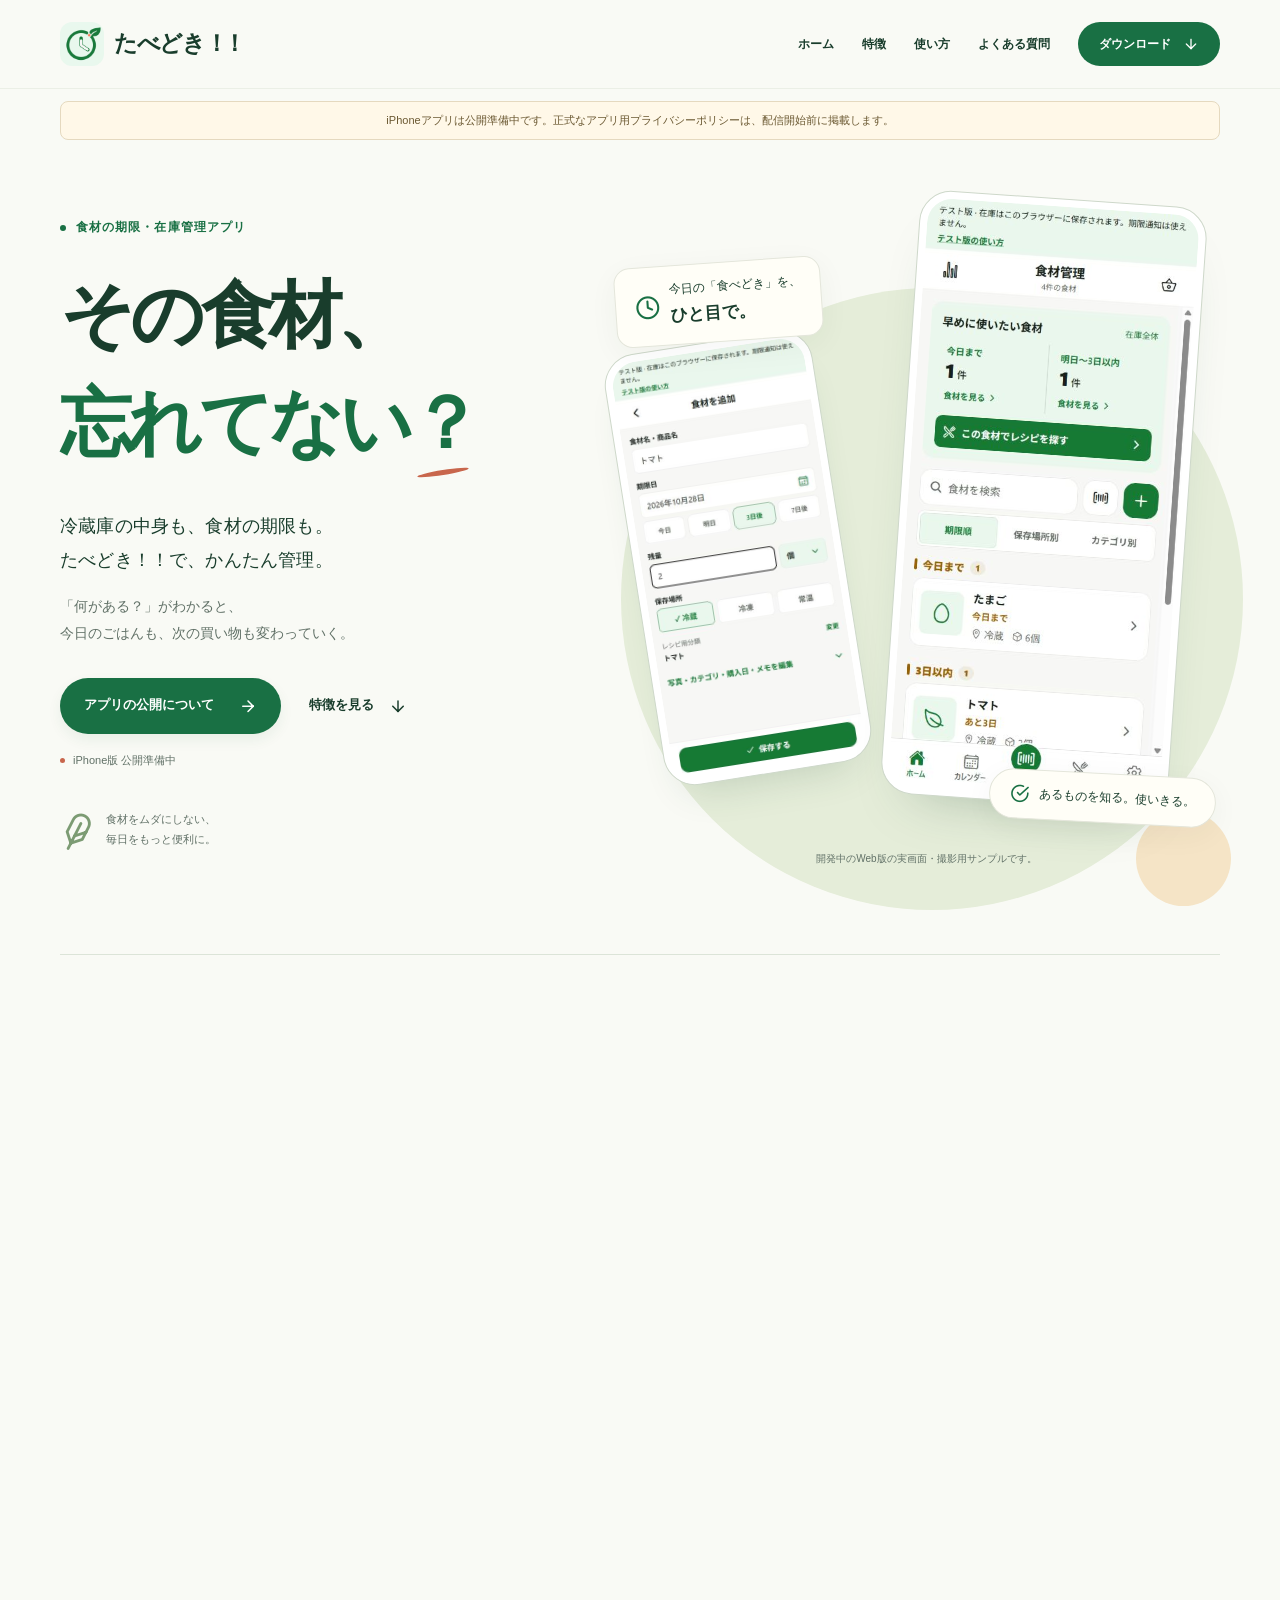
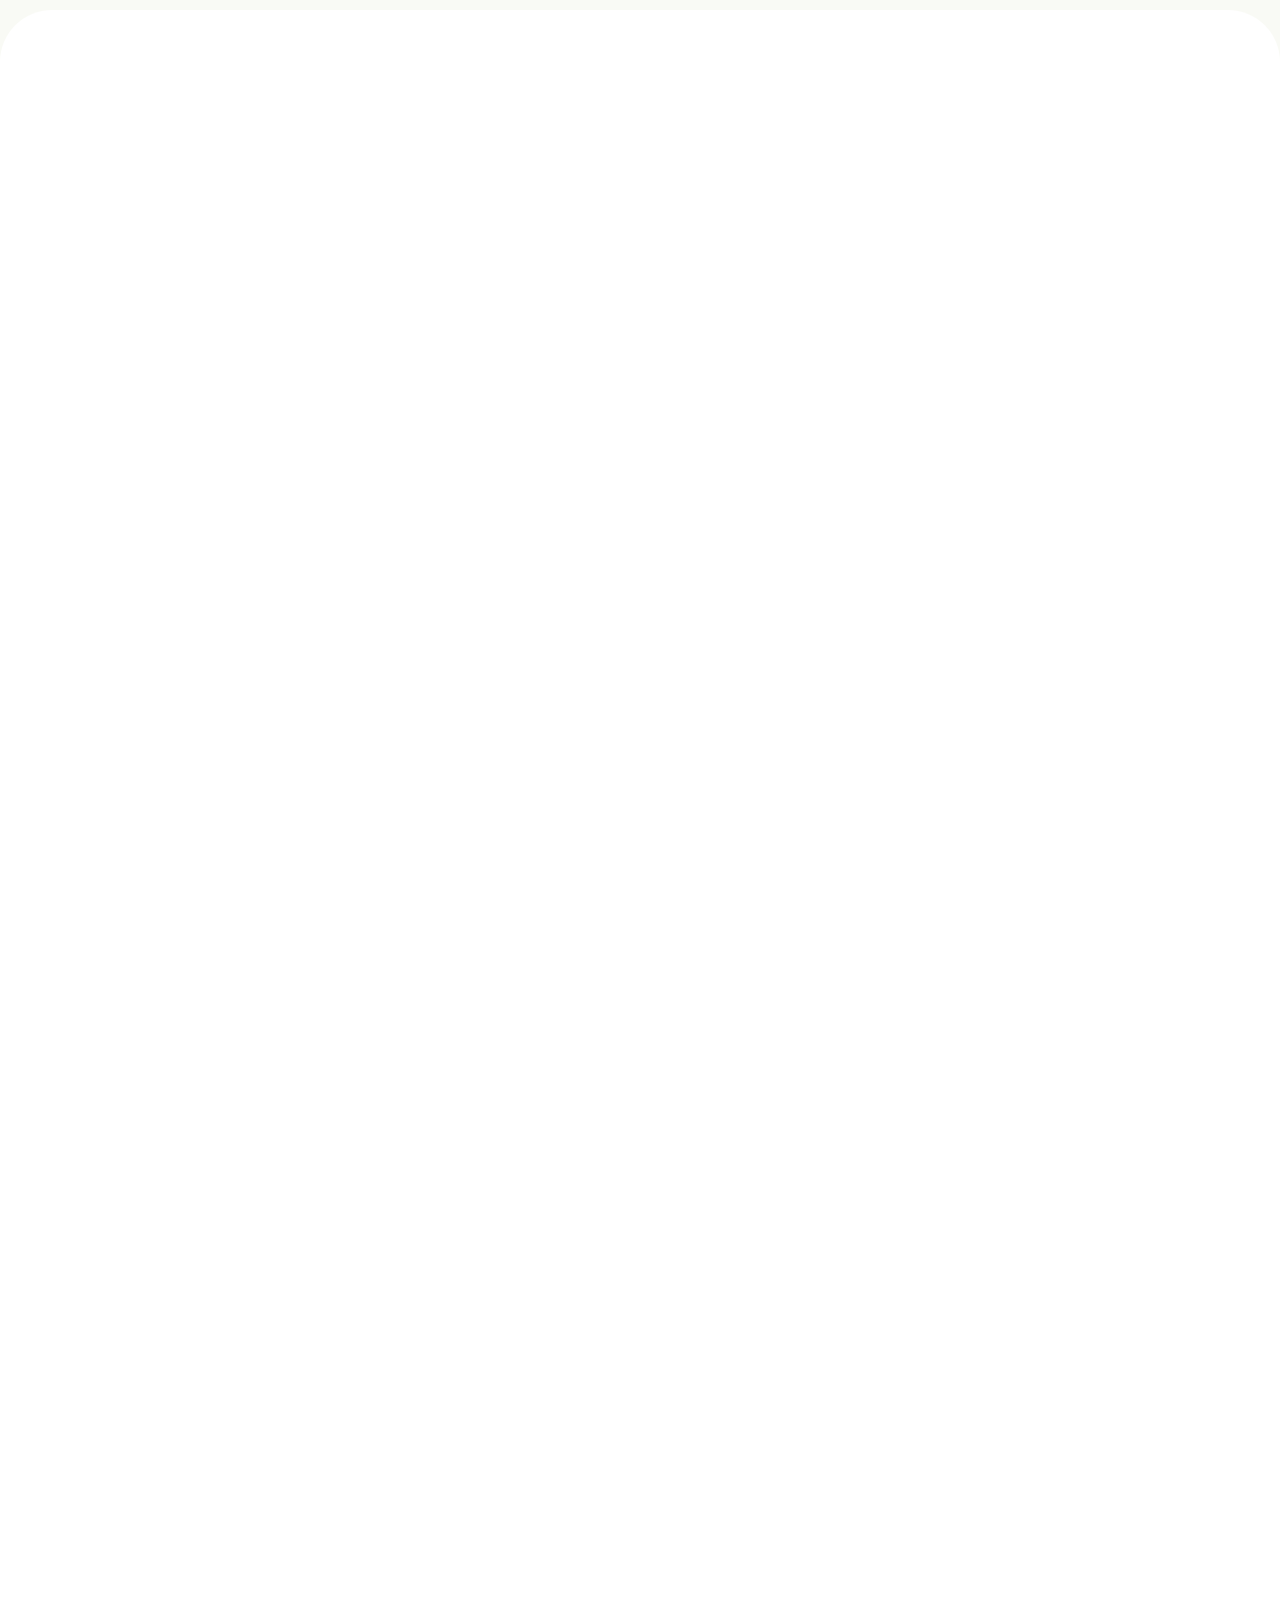
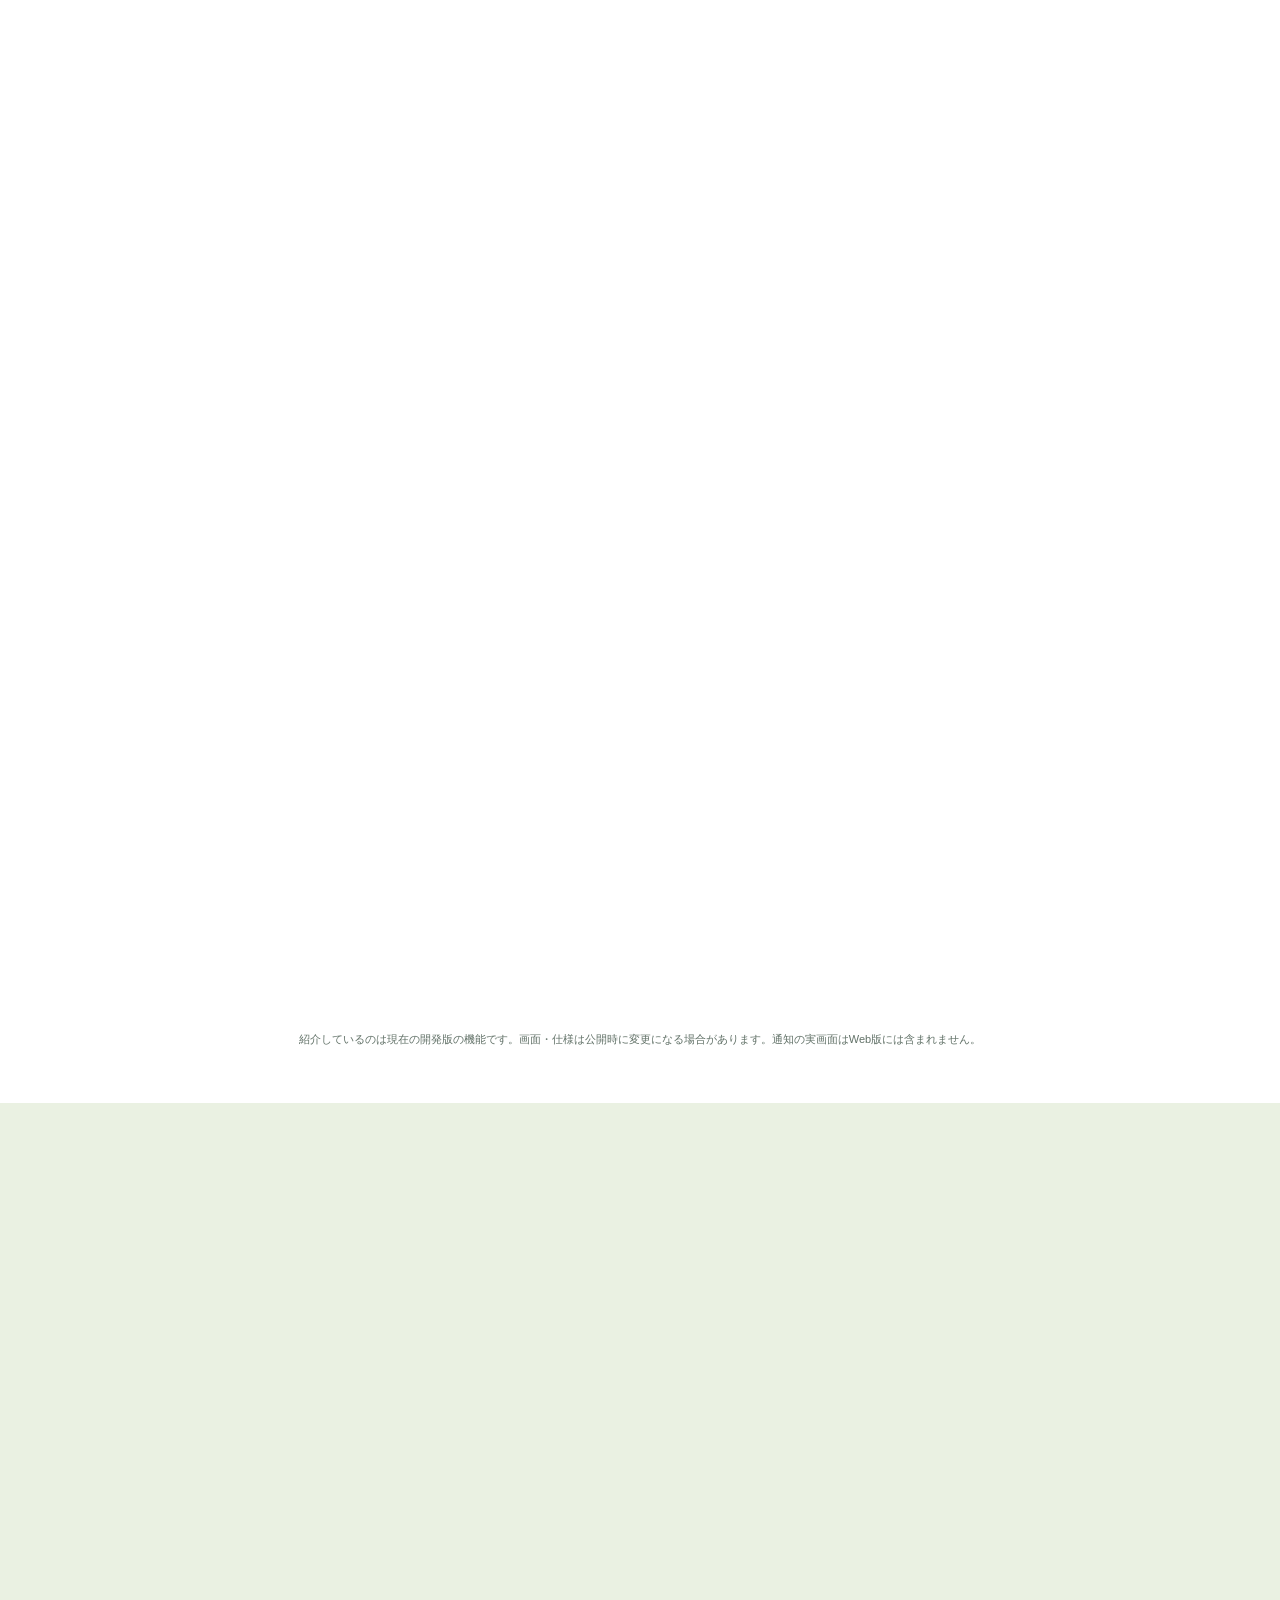
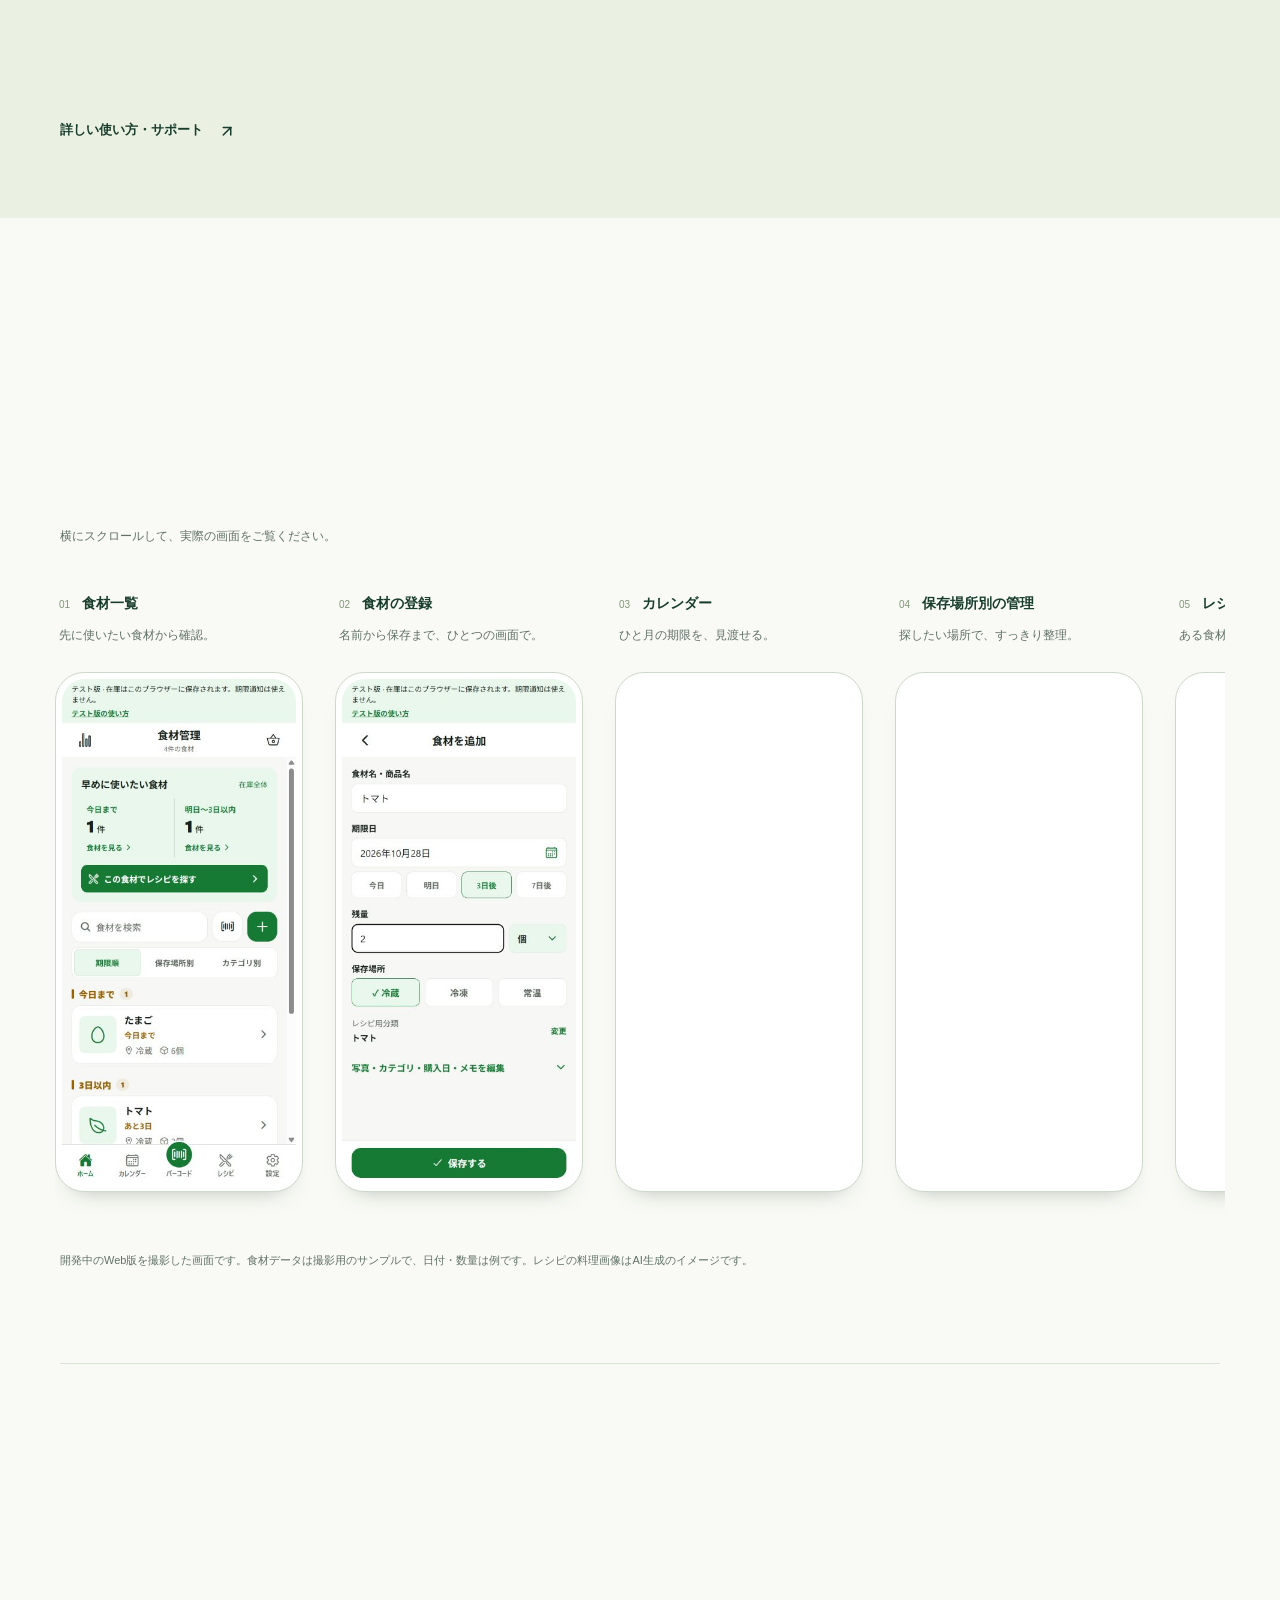
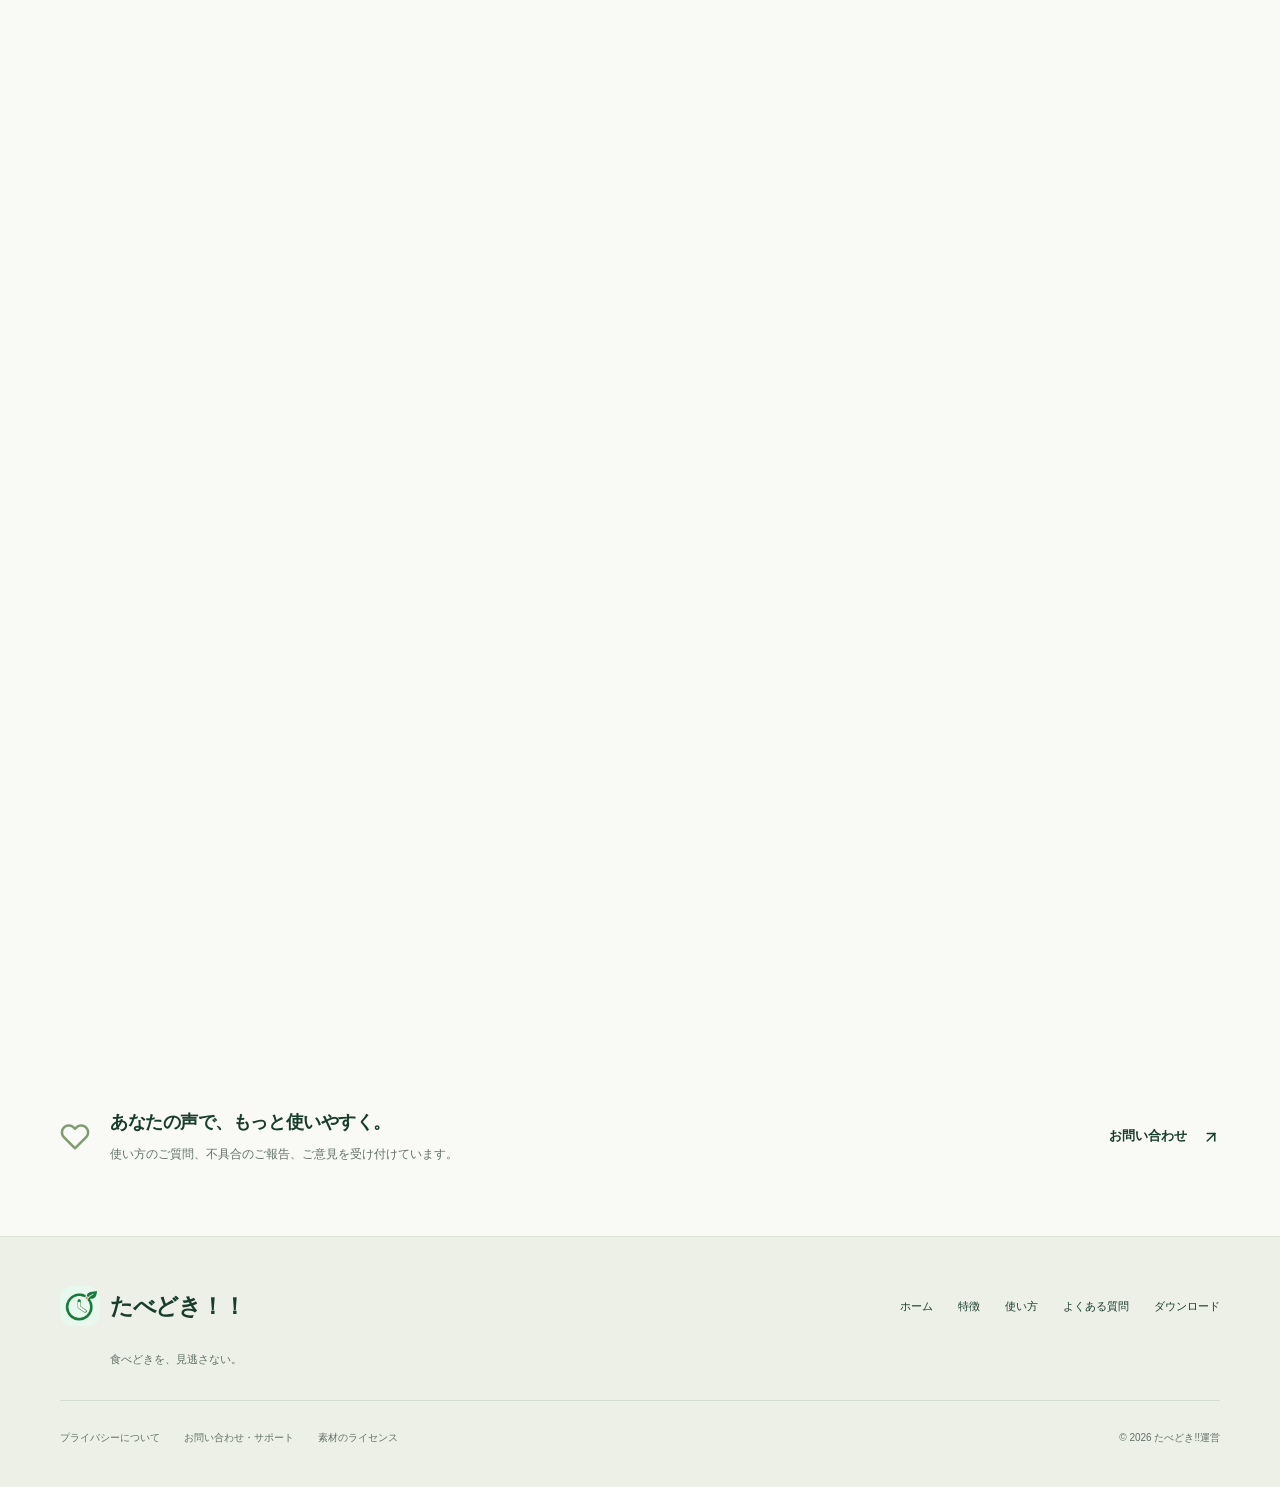
==== index.html @ 2dd23ded "たべどき！！の公式紹介サイトを公開" ====
<!doctype html>
<html lang="ja">
<head>
  <meta charset="utf-8">
  <meta name="viewport" content="width=device-width, initial-scale=1">
  <meta name="description" content="冷蔵庫の中身も、食材の期限も。たべどき！！は、食材の期限・在庫を管理して、買った食材を使いきる毎日を支えるアプリです。">
  <meta name="theme-color" content="#f9faf5">
  <meta name="referrer" content="no-referrer">
  <meta http-equiv="Content-Security-Policy" content="default-src 'none'; img-src 'self'; font-src 'self'; style-src 'self'; script-src 'self'; base-uri 'none'; form-action 'none'">
  
  <meta property="og:type" content="website">
  <meta property="og:locale" content="ja_JP">
  <meta property="og:site_name" content="たべどき！！">
  <meta property="og:title" content="たべどき！！｜その食材、忘れてない？">
  <meta property="og:description" content="冷蔵庫の中身も、食材の期限も。食材をムダにしない毎日へ。">
  <link rel="canonical" href="https://maeken07.github.io/tabedoki-website/">
  <meta property="og:url" content="https://maeken07.github.io/tabedoki-website/">
  <meta property="og:image" content="https://maeken07.github.io/tabedoki-website/assets/app-icon.png">
  <meta property="og:image:alt" content="たべどき！！の葉っぱ時計のアイコン">
  <meta property="og:image:width" content="256">
  <meta property="og:image:height" content="256">
  <title>たべどき！！｜その食材、忘れてない？</title>
  <link rel="icon" type="image/png" href="assets/app-icon.png?v=f8dff1fcdb75">
  <link rel="stylesheet" href="site.css?v=acc198758e2d">
  <script src="site.js?v=bb63635a9d38" defer></script>
</head>
<body>
  <a class="skip-link" href="#main">本文へ進む</a>
  <header class="site-header" id="site-header">
    <div class="header-inner">
      <a class="brand" href="./" aria-label="たべどき！！ ホーム">
        <img src="assets/app-icon.png?v=f8dff1fcdb75" width="44" height="44" alt="" decoding="async">
        <span>たべどき<span class="brand-marks">！！</span></span>
      </a>
      <button class="menu-toggle" id="menu-toggle" aria-expanded="false" aria-controls="site-nav" hidden>
        <span id="menu-label">メニュー</span><span class="icon icon-menu" aria-hidden="true"></span>
      </button>
      <nav class="site-nav" id="site-nav" aria-label="メインメニュー">
        <a href="#home">ホーム</a><a href="#features">特徴</a><a href="#guide">使い方</a><a href="#faq">よくある質問</a>
        <a class="nav-download" href="#download">ダウンロード<span class="icon icon-arrow-down" aria-hidden="true"></span></a>
      </nav>
    </div>
  </header>
  <aside class="release-notice">iPhoneアプリは公開準備中です。正式なアプリ用プライバシーポリシーは、配信開始前に掲載します。</aside>
  <main id="main">
    <section class="hero section-wrap" id="home" aria-labelledby="hero-title">
      <div class="hero-copy">
        <p class="eyebrow"><span class="small-dot" aria-hidden="true"></span>食材の期限・在庫管理アプリ</p>
        <h1 id="hero-title">その食材、<br><span>忘れてない？</span></h1>
        <p class="hero-description">冷蔵庫の中身も、食材の期限も。<br>たべどき！！で、かんたん管理。</p>
        <p class="hero-subtext">「何がある？」がわかると、<br>今日のごはんも、次の買い物も変わっていく。</p>
        <div class="hero-actions"><a class="button primary" href="#download">アプリの公開について<span class="icon icon-arrow-right" aria-hidden="true"></span></a><a class="text-link" href="#features">特徴を見る<span class="icon icon-arrow-down" aria-hidden="true"></span></a></div>
        <p class="release-status"><span class="status-dot" aria-hidden="true"></span>iPhone版 公開準備中</p>
        <div class="hero-signature"><span class="icon icon-feather" aria-hidden="true"></span><p>食材をムダにしない、<br>毎日をもっと便利に。</p></div>
      </div>
      <figure class="hero-visual">
        <div class="hero-orbit" aria-hidden="true"></div>
        <div class="hero-phone-back phone-frame"><img src="assets/screens/register.jpg?v=7af8f672b3b2" width="390" height="844" alt="食材名・期限日・残量・保存場所を確認する登録画面" decoding="async"></div>
        <div class="hero-phone-front phone-frame"><img src="assets/screens/home.jpg?v=fd381c59e07e" width="390" height="844" alt="今日までと3日以内の食材を確認できるホーム画面" fetchpriority="high" decoding="async"></div>
        <div class="visual-note note-top"><span class="icon icon-clock" aria-hidden="true"></span><span>今日の「食べどき」を、<br><strong>ひと目で。</strong></span></div>
        <div class="visual-note note-bottom"><span class="icon icon-check-circle" aria-hidden="true"></span>あるものを知る。使いきる。</div>
        <figcaption class="screen-disclaimer">開発中のWeb版の実画面・撮影用サンプルです。</figcaption>
      </figure>
    </section>

    <section class="problems-section section-wrap" aria-labelledby="problems-title">
      <div class="problems-heading" data-reveal><p class="eyebrow">こんなこと、ありませんか？</p><h2 id="problems-title">買ったのに、<br class="mobile-break">使いきれなかった。</h2><p>毎日の小さな「うっかり」を、<br class="mobile-break">ひとつずつ減らしていこう。</p></div>
      <div class="problem-grid" data-reveal>
        <article><span class="icon icon-clock" aria-hidden="true"></span><h3>気づけば、期限切れ。</h3><p>冷蔵庫の奥にしまった食材を、<br>すっかり忘れていた。</p></article>
        <article><span class="icon icon-repeat" aria-hidden="true"></span><h3>また同じものを買った。</h3><p>まだ家にあるのに、<br>買い物かごへ入れてしまう。</p></article>
        <article><span class="icon icon-search" aria-hidden="true"></span><h3>家に、何があったっけ？</h3><p>買い物中に思い出せず、<br>献立も決められない。</p></article>
        <article><span class="icon icon-list" aria-hidden="true"></span><h3>確認するのが、ひと手間。</h3><p>一つずつ手に取って、<br>期限を確かめるのは大変。</p></article>
      </div>
      <p class="bridge-copy" data-reveal>冷蔵庫を開ける前に、<br class="mobile-break"><strong>たべどき！！を開こう。</strong><span class="icon icon-arrow-down" aria-hidden="true"></span></p>
    </section>

    <section class="features-section" id="features" aria-labelledby="features-title">
      <div class="section-wrap">
        <div class="section-heading centered" data-reveal><p class="eyebrow">たべどき！！の特徴</p><h2 id="features-title">あるものがわかる。<br>食べどきがわかる。</h2><p>買ったあとから、使いきるところまで。<br>食材管理を、いつもの暮らしに。</p></div>
        <article class="feature-story" data-reveal>
          <div class="feature-media media-inventory"><span class="media-word" aria-hidden="true">STOCK</span><div class="phone-frame feature-phone"><img src="assets/screens/storage.jpg?v=fddb479b1f3f" width="390" height="844" loading="lazy" decoding="async" alt="冷蔵・冷凍・常温に分けて食材を管理する画面"></div><div class="media-label"><span class="icon icon-box" aria-hidden="true"></span>冷蔵も、冷凍も、常温も。</div></div>
          <div class="feature-copy"><p class="feature-kicker"><span>01</span>食材・在庫の管理</p><h3>冷蔵庫の中身を、<br>手のひらに。</h3><p>食材名、写真、残量、メモをひとつに。<br>家にあるものを、買い物の前にも確認できます。</p><div class="feature-points"><div><span class="icon icon-grid" aria-hidden="true"></span><h4>保存場所ごとに、すっきり。</h4><p>冷蔵・冷凍・常温で切り替えて、探したい食材を見つけやすく。</p></div><div><span class="icon icon-search" aria-hidden="true"></span><h4>名前で検索、期限順で確認。</h4><p>食材が増えても、必要な情報へすぐにたどり着けます。</p></div></div></div>
        </article>
        <article class="feature-story feature-reverse" data-reveal>
          <div class="feature-media media-calendar"><span class="media-word" aria-hidden="true">TIMING</span><div class="phone-frame feature-phone"><img src="assets/screens/calendar.jpg?v=9630af482139" width="390" height="844" loading="lazy" decoding="async" alt="期限のある日に件数が表示されるカレンダー画面"></div><div class="media-label"><span class="icon icon-calendar" aria-hidden="true"></span>「いつまで？」を、見える形に。</div></div>
          <div class="feature-copy"><p class="feature-kicker"><span>02</span>期限の確認・通知</p><h3>先に食べたいものが、<br>すぐわかる。</h3><p>今日までの食材、3日以内に期限がくる食材。<br>ひと目で確認して、今日使うものを決めましょう。</p><div class="feature-points"><div><span class="icon icon-calendar" aria-hidden="true"></span><h4>カレンダーで、先の予定まで。</h4><p>日付から食材を確認。数日先の食べどきも見渡せます。</p></div><div><span class="icon icon-bell" aria-hidden="true"></span><h4>期限の前に、通知でお知らせ。</h4><p>通知するタイミングを設定できます。アプリとiPhoneで通知を許可する必要があります。</p></div></div></div>
        </article>
        <article class="feature-story" data-reveal>
          <div class="feature-media media-register"><span class="media-word" aria-hidden="true">EASY</span><div class="phone-frame feature-phone"><img src="assets/screens/register.jpg?v=7af8f672b3b2" width="390" height="844" loading="lazy" decoding="async" alt="食材名と期限、数量、保存場所をまとめて入力する画面"></div><div class="media-label"><span class="icon icon-edit-3" aria-hidden="true"></span>まずは、ひとつ登録してみよう。</div></div>
          <div class="feature-copy"><p class="feature-kicker"><span>03</span>かんたん登録</p><h3>続けるために、<br>入力のひと手間を少なく。</h3><p>すべてを細かく入力しなくても大丈夫。<br>食材名と期限から、あなたのペースで始められます。</p><div class="feature-points"><div><span class="icon icon-camera" aria-hidden="true"></span><h4>バーコードから、商品名を検索。</h4><p>見つからない商品は手入力で。商品名検索にはインターネット接続が必要です。</p></div><div><span class="icon icon-repeat" aria-hidden="true"></span><h4>よく買う食材は、もう一度。</h4><p>前の登録内容を利用して入力を短縮。期限は今回のパッケージを確認してください。</p></div></div></div>
        </article>
        <p class="section-footnote">紹介しているのは現在の開発版の機能です。画面・仕様は公開時に変更になる場合があります。通知の実画面はWeb版には含まれません。</p>
      </div>
    </section>

    <section class="guide-section" id="guide" aria-labelledby="guide-title"><div class="section-wrap">
      <div class="guide-heading" data-reveal><div><p class="eyebrow">はじめての使い方</p><h2 id="guide-title">食べきる毎日は、<br>この3ステップから。</h2></div><p>まずは今日買ったものをひとつ。<br>無理なく、少しずつ始めましょう。</p></div>
      <ol class="guide-steps" data-reveal>
        <li><div class="step-top"><span class="step-number">01</span><span class="icon icon-edit-3" aria-hidden="true"></span></div><h3>食材を登録する</h3><p>名前・期限・残量・保存場所を確認して保存。写真やメモも付けられます。</p><span class="step-tag">買い物から帰ったら</span></li>
        <li><div class="step-top"><span class="step-number">02</span><span class="icon icon-calendar" aria-hidden="true"></span></div><h3>期限や在庫を確認する</h3><p>ホームやカレンダーを開いて確認。期限の近い食材から、今日使うものを選びます。</p><span class="step-tag">料理や買い物の前に</span></li>
        <li><div class="step-top"><span class="step-number">03</span><span class="icon icon-check-circle" aria-hidden="true"></span></div><h3>おいしく、使いきる</h3><p>使ったら残量を更新。使いきった食材を記録して、次の買い物につなげましょう。</p><span class="step-tag">食べ終わったら</span></li>
      </ol><a class="text-link guide-help" href="support.html">詳しい使い方・サポート<span class="icon icon-arrow-up-right" aria-hidden="true"></span></a>
    </div></section>

    <section class="gallery-section section-wrap" id="gallery" aria-labelledby="gallery-title">
      <div class="gallery-heading" data-reveal><div><p class="eyebrow">アプリ画面</p><h2 id="gallery-title">毎日の管理を、<br>見やすく、使いやすく。</h2></div><div class="gallery-navigation" id="gallery-navigation" hidden><span id="gallery-status" aria-live="polite" aria-atomic="true"></span><button class="round-button" id="gallery-prev" aria-label="前のアプリ画面を見る" aria-controls="gallery-track"><span class="icon icon-arrow-left" aria-hidden="true"></span></button><button class="round-button" id="gallery-next" aria-label="次のアプリ画面を見る" aria-controls="gallery-track"><span class="icon icon-arrow-right" aria-hidden="true"></span></button></div></div>
      <p class="gallery-intro">横にスクロールして、実際の画面をご覧ください。</p>
      <div class="gallery-track" id="gallery-track" tabindex="0" role="region" aria-label="アプリ画面ギャラリー。左右の矢印キーでも移動できます" aria-describedby="gallery-note">
        <figure class="gallery-slide"><figcaption><span>01</span><strong>食材一覧</strong><p>先に使いたい食材から確認。</p></figcaption><div class="phone-frame"><img src="assets/screens/home.jpg?v=fd381c59e07e" width="390" height="844" loading="lazy" decoding="async" alt="期限の件数と食材一覧が見えるホーム画面"></div></figure>
        <figure class="gallery-slide"><figcaption><span>02</span><strong>食材の登録</strong><p>名前から保存まで、ひとつの画面で。</p></figcaption><div class="phone-frame"><img src="assets/screens/register.jpg?v=7af8f672b3b2" width="390" height="844" loading="lazy" decoding="async" alt="トマトの名前、期限、数量を入力した登録画面"></div></figure>
        <figure class="gallery-slide"><figcaption><span>03</span><strong>カレンダー</strong><p>ひと月の期限を、見渡せる。</p></figcaption><div class="phone-frame"><img src="assets/screens/calendar.jpg?v=9630af482139" width="390" height="844" loading="lazy" decoding="async" alt="10月25日と28日に食材の期限があるカレンダー画面"></div></figure>
        <figure class="gallery-slide"><figcaption><span>04</span><strong>保存場所別の管理</strong><p>探したい場所で、すっきり整理。</p></figcaption><div class="phone-frame"><img src="assets/screens/storage.jpg?v=fddb479b1f3f" width="390" height="844" loading="lazy" decoding="async" alt="保存場所別に切り替えて冷蔵の食材を表示した画面"></div></figure>
        <figure class="gallery-slide"><figcaption><span>05</span><strong>レシピを探す</strong><p>ある食材を、今日のごはんへ。</p></figcaption><div class="phone-frame"><img src="assets/screens/recipes.jpg?v=b93e1c445cd9" width="390" height="844" loading="lazy" decoding="async" alt="登録したトマトと卵から内蔵レシピをおすすめする画面。料理画像はAI生成のイメージ"></div></figure>
      </div>
      <p class="section-footnote" id="gallery-note">開発中のWeb版を撮影した画面です。食材データは撮影用のサンプルで、日付・数量は例です。レシピの料理画像はAI生成のイメージです。</p>
    </section>

    <section class="faq-section section-wrap" id="faq" aria-labelledby="faq-title">
      <div class="section-heading" data-reveal><p class="eyebrow">よくある質問</p><h2 id="faq-title">使う前の、<br>気になること。</h2><p>ほかのご質問も、<br>お気軽にお寄せください。</p><a class="text-link" href="support.html">サポートはこちら<span class="icon icon-arrow-up-right" aria-hidden="true"></span></a></div>
      <div class="faq-list" data-reveal>
        <details><summary>今すぐダウンロードできますか？<span class="icon icon-plus" aria-hidden="true"></span></summary><div class="faq-answer"><p>現在はiPhone版の公開準備中です。App Storeで公開したら、このサイトにダウンロードリンクを掲載します。</p></div></details>
        <details><summary>利用料金はかかりますか？<span class="icon icon-plus" aria-hidden="true"></span></summary><div class="faq-answer"><p>料金や課金の有無は、まだ確定していません。公開時に、このサイトとApp Storeの案内でお知らせします。</p></div></details>
        <details><summary>どの端末で使えますか？<span class="icon icon-plus" aria-hidden="true"></span></summary><div class="faq-answer"><p>現時点ではiPhone向けに公開を準備しています。対応するiOSのバージョンは公開時にご案内します。Android版の配信は未定です。</p></div></details>
        <details><summary>バーコードだけで期限もわかりますか？<span class="icon icon-plus" aria-hidden="true"></span></summary><div class="faq-answer"><p>バーコードで検索するのは商品名などの商品情報です。今回買った商品の期限・残量・保存場所は、パッケージや実際の状態を確認して登録してください。見つからない商品も手入力で登録できます。</p></div></details>
        <details><summary>通知が届かないときは？<span class="icon icon-plus" aria-hidden="true"></span></summary><div class="faq-answer"><p>アプリとiPhoneの両方で、通知の設定を確認してください。通知は食材の管理を助けるもので、食品の安全性を判定するものではありません。期限や保存状態はご自身でも確認してください。</p></div></details>
        <details><summary>冷蔵庫の中身がほかの人に見えますか？<span class="icon icon-plus" aria-hidden="true"></span></summary><div class="faq-answer"><p>個人の在庫・期限・数量・メモ・写真を、ほかの利用者に公開する機能ではありません。商品共有機能を利用する場合も、同意して送信した商品名やバーコードなどの商品情報が対象です。</p></div></details>
        <details><summary>機種変更すると、データはどうなりますか？<span class="icon icon-plus" aria-hidden="true"></span></summary><div class="faq-answer"><p>データは利用している端末に保存し、別端末との自動同期はありません。機種変更やアプリの削除前には、アプリの設定からバックアップを書き出し、新しい端末で復元してください。</p></div></details>
      </div>
    </section>

    <section class="download-section section-wrap" id="download" aria-labelledby="download-title"><div class="download-card" data-reveal>
      <div class="download-copy"><p class="eyebrow">たべどき！！と、これから。</p><h2 id="download-title">買ってよかった。<br>食べきれてよかった。</h2><p>今日の食材を、明日の「しまった」にしない。<br>あなたの食べどきを、たべどき！！で。</p><div class="download-actions"><span class="store-pending"><span class="icon icon-smartphone" aria-hidden="true"></span>iPhone版 公開準備中</span></div><p class="download-detail">公開後、このサイトからご案内します。公開日は未定です。</p></div>
      <div class="download-brand"><img src="assets/app-icon.png?v=f8dff1fcdb75" width="144" height="144" alt="葉っぱと時計を組み合わせた、たべどき！！のアプリアイコン" loading="lazy" decoding="async"><span>たべどき！！</span><small>食材をムダにしない、毎日をもっと便利に。</small></div>
    </div></section>
    <section class="contact-section section-wrap" aria-labelledby="contact-title"><div><span class="icon icon-heart" aria-hidden="true"></span><div><h2 id="contact-title">あなたの声で、もっと使いやすく。</h2><p>使い方のご質問、不具合のご報告、ご意見を受け付けています。</p></div></div><a class="text-link" href="support.html">お問い合わせ<span class="icon icon-arrow-up-right" aria-hidden="true"></span></a></section>
  </main>
  <footer class="site-footer"><div class="section-wrap footer-inner"><div class="footer-brand"><a class="brand" href="./"><img src="assets/app-icon.png?v=f8dff1fcdb75" width="40" height="40" alt="" loading="lazy" decoding="async"><span>たべどき！！</span></a><p>食べどきを、見逃さない。</p></div><nav class="footer-links" aria-label="フッターメニュー"><a href="#home">ホーム</a><a href="#features">特徴</a><a href="#guide">使い方</a><a href="#faq">よくある質問</a><a href="#download">ダウンロード</a></nav><div class="footer-bottom"><div><a href="privacy.html">プライバシーについて</a><a href="support.html">お問い合わせ・サポート</a><a href="assets/licenses.txt?v=25f051a97995">素材のライセンス</a></div><small>© 2026 たべどき!!運営</small></div></div></footer>
</body>
</html>
---- site.css ----
@font-face { font-family: Feather; src: url("assets/feather.ttf?v=02b88ead91ad") format("truetype"); font-display: block; }
:root { --ink: #193d2c; --green: #197044; --deep-green: #124a31; --muted: #617167; --paper: #f9faf5; --cream: #f5f2e8; --line: #dce4d8; --mint: #e7f0df; --coral: #c8664c; --page-width: 1160px; color-scheme: light; }
* { box-sizing: border-box; }
html { scroll-behavior: smooth; scroll-padding-top: 100px; }
body { margin: 0; background: var(--paper); color: var(--ink); font: 16px/1.9 -apple-system, BlinkMacSystemFont, "Hiragino Kaku Gothic ProN", "Yu Gothic", Meiryo, sans-serif; -webkit-font-smoothing: antialiased; }
body, h1, h2, h3, p { overflow-wrap: anywhere; }
h1, h2, h3, h4, p, figure { margin: 0; }
h1, h2, h3, h4 { font-feature-settings: "palt"; }
h2 { font-size: clamp(30px, 3.3vw, 43px); line-height: 1.6; letter-spacing: -.045em; font-weight: 700; }
h3 { line-height: 1.6; }
a { color: inherit; text-decoration: none; }
button { font: inherit; color: inherit; touch-action: manipulation; }
button, a, summary { -webkit-tap-highlight-color: transparent; }
button:not(:disabled), summary { cursor: pointer; }
button:disabled { cursor: default; }
img { max-width: 100%; height: auto; display: block; }
[hidden] { display: none !important; }
a:focus-visible, button:focus-visible, summary:focus-visible, [tabindex]:focus-visible { outline: 3px solid var(--coral); outline-offset: 5px; }
.section-wrap { width: min(calc(100% - 80px), var(--page-width)); margin-inline: auto; }
.mobile-break { display: none; }
.eyebrow { color: var(--green); font-size: 13px; font-weight: 700; letter-spacing: .09em; margin-bottom: 22px; }
.icon { display: inline-block; flex-shrink: 0; font-family: Feather !important; font-size: 22px; font-weight: normal; font-style: normal; line-height: 1; -webkit-font-smoothing: antialiased; }
.icon-arrow-right::before { content: "\f112"; }
.icon-arrow-up-right::before { content: "\f117"; }
.icon-arrow-down::before { content: "\f10c"; }
.icon-arrow-left::before { content: "\f110"; }
.icon-clock::before { content: "\f139"; }
.icon-repeat::before { content: "\f1c9"; }
.icon-search::before { content: "\f1d0"; }
.icon-list::before { content: "\f191"; }
.icon-bell::before { content: "\f11e"; }
.icon-calendar::before { content: "\f127"; }
.icon-edit-3::before { content: "\f161"; }
.icon-check-circle::before { content: "\f12c"; }
.icon-box::before { content: "\f125"; }
.icon-camera::before { content: "\f128"; }
.icon-smartphone::before { content: "\f1e1"; }
.icon-plus::before { content: "\f1c0"; }
.icon-menu::before { content: "\f19c"; }
.icon-x::before { content: "\f216"; }
.icon-heart::before { content: "\f181"; }
.icon-feather::before { content: "\f167"; }
.icon-grid::before { content: "\f17d"; }
.skip-link { position: fixed; top: -100px; left: 20px; padding: 10px 18px; background: white; z-index: 100; border-radius: 8px; }
.skip-link:focus { top: 12px; }
.site-header { position: sticky; top: 0; z-index: 30; border-bottom: 1px solid #dce4d87a; background: #f9faf5f2; backdrop-filter: blur(18px); -webkit-backdrop-filter: blur(18px); }
.header-inner { width: min(calc(100% - 80px), var(--page-width)); min-height: 88px; margin: auto; display: flex; align-items: center; justify-content: space-between; gap: 24px; }
.brand { display: inline-flex; align-items: center; gap: 10px; flex-shrink: 0; font-size: 23px; font-weight: 800; letter-spacing: -.055em; }
.brand img { border-radius: 12px; }
.brand-marks { letter-spacing: -.22em; padding-right: .22em; }
.site-nav { display: flex; align-items: center; gap: 28px; font-size: 12px; font-weight: 700; }
.site-nav > a { display: inline-flex; align-items: center; min-height: 44px; position: relative; }
.site-nav > a:not(.nav-download)::after { content: ""; position: absolute; bottom: 4px; left: 0; width: 100%; height: 1px; background: var(--green); transform: scaleX(0); transform-origin: left; transition: transform .2s; }
.site-nav > a:hover::after { transform: scaleX(1); }
.site-nav .nav-download { background: var(--green); color: white; border-radius: 50px; padding: 10px 21px; gap: 12px; transition: background .2s; }
.nav-download .icon { font-size: 16px; }
.site-nav .nav-download:hover { background: var(--deep-green); }
.menu-toggle { background: transparent; border: 1px solid var(--line); border-radius: 40px; min-height: 44px; padding: 9px 14px; align-items: center; gap: 10px; font-size: 12px; }
.preview-notice, .release-notice { max-width: var(--page-width); margin: 12px auto 0; padding: 8px 16px; border: 1px solid #e5d9bf; background: #fff8e8; border-radius: 8px; font-size: 11px; color: #6a5831; text-align: center; }
.hero { display: grid; grid-template-columns: .97fr 1.03fr; align-items: center; gap: 20px; padding-block: 58px 86px; }
.hero-copy { position: relative; z-index: 2; }
.small-dot, .status-dot { display: inline-block; width: 6px; height: 6px; border-radius: 50%; background: var(--green); margin-right: 10px; vertical-align: middle; }
.hero .eyebrow { font-size: 12px; margin-bottom: 22px; }
h1 { font-size: clamp(48px, 5.7vw, 76px); font-weight: 750; letter-spacing: -.065em; line-height: 1.48; }
h1 > span { position: relative; color: var(--green); white-space: nowrap; }
h1 > span::after { content: ""; position: absolute; height: 5px; width: 52px; bottom: -12px; right: 9px; border-radius: 50%; background: var(--coral); transform: rotate(-9deg); }
.hero-description { font-size: 18px; font-weight: 550; line-height: 1.9; margin-top: 32px; letter-spacing: .01em; }
.hero-subtext { color: var(--muted); font-size: 14px; line-height: 1.95; margin-top: 16px; }
.hero-actions { display: flex; align-items: center; flex-wrap: wrap; gap: 16px 28px; margin-top: 30px; }
.button { display: inline-flex; align-items: center; justify-content: center; gap: 25px; min-height: 56px; border-radius: 50px; padding: 14px 24px; font-size: 13px; font-weight: 700; transition: background .2s, transform .2s, box-shadow .2s; }
.primary { color: white; background: var(--green); box-shadow: 0 6px 14px #17603912; }
.primary:hover { background: var(--deep-green); transform: translateY(-2px); box-shadow: 0 8px 22px #17603925; }
.button .icon { font-size: 18px; transition: transform .2s; }
.button:hover .icon { transform: translateX(3px); }
.text-link { display: inline-flex; align-items: center; gap: 15px; min-height: 44px; padding: 8px 0; font-size: 13px; font-weight: 650; }
.text-link .icon { font-size: 18px; }
.text-link:hover { color: var(--green); text-decoration: underline; text-underline-offset: 5px; }
.release-status { color: var(--muted); font-size: 11px; margin-top: 16px; }
.status-dot { background: var(--coral); width: 5px; height: 5px; margin-right: 8px; }
.hero-signature { display: flex; align-items: center; gap: 12px; margin-top: 40px; }
.hero-signature .icon { font-size: 34px; color: #7c9b73; transform: rotate(-18deg); }
.hero-signature p { color: var(--muted); font-size: 11px; line-height: 1.8; }
.hero-visual { position: relative; height: 670px; min-width: 0; isolation: isolate; }
.hero-orbit { position: absolute; width: 106%; aspect-ratio: 1; border-radius: 50%; background: #e5edd9; top: 90px; left: -2%; z-index: -1; }
.hero-orbit::after { content: ""; position: absolute; width: 95px; height: 95px; border-radius: 50%; background: #f5e4c6; bottom: 4px; right: 12px; }
.phone-frame { border: 1px solid #ced8ca; background: #fff; padding: 7px; border-radius: 32px; box-shadow: 0 30px 55px -35px #244e3859, inset 0 0 0 3px #fff; overflow: hidden; }
.phone-frame > img { border-radius: 25px; width: 100%; height: auto; }
.hero-phone-front { width: 288px; position: absolute; right: 32px; top: 0; transform: rotate(4deg); animation: phone-float 7s ease-in-out infinite; }
.hero-phone-back { width: 210px; position: absolute; left: 0; top: 142px; transform: rotate(-9deg); box-shadow: 0 24px 40px -22px #244e3833; }
.visual-note { position: absolute; display: flex; align-items: center; gap: 10px; z-index: 2; background: #fffef7; border: 1px solid #e4e6db; box-shadow: 0 8px 30px #2743280c; font-size: 12px; line-height: 1.8; }
.visual-note .icon { color: var(--green); font-size: 25px; }
.note-top { border-radius: 16px; top: 64px; left: -18px; padding: 13px 19px; transform: rotate(-4deg); }
.note-top strong { font-size: 17px; }
.note-bottom { border-radius: 50px; bottom: 45px; right: 4px; padding: 13px 20px; transform: rotate(3deg); }
.note-bottom .icon { font-size: 19px; }
.screen-disclaimer { position: absolute; bottom: 0; left: 0; width: 100%; color: var(--muted); font-size: 10px; text-align: center; }
.problems-section { padding-block: 90px 68px; border-top: 1px solid var(--line); }
.problems-heading { text-align: center; }
.problems-heading h2 { font-size: clamp(29px, 3vw, 38px); }
.problems-heading > p:last-child { margin-top: 16px; font-size: 14px; color: var(--muted); }
.problem-grid { display: grid; grid-template-columns: repeat(4, 1fr); gap: 28px; margin-top: 52px; }
.problem-grid article { padding-top: 25px; border-top: 1px solid #cdd9c9; }
.problem-grid article > .icon { color: #628461; font-size: 29px; margin-bottom: 18px; }
.problem-grid h3 { font-size: 15px; font-weight: 700; letter-spacing: -.03em; }
.problem-grid p { color: var(--muted); font-size: 14px; line-height: 1.9; margin-top: 12px; }
.bridge-copy { text-align: center; font-size: 16px; margin-top: 55px; }
.bridge-copy .icon { display: block; width: fit-content; margin: 22px auto 0; color: #6d8b66; font-size: 25px; }
.features-section { background: white; padding-block: 100px 54px; border-radius: 52px 52px 0 0; }
.section-heading > p:not(.eyebrow) { color: var(--muted); font-size: 14px; margin-top: 22px; }
.centered { text-align: center; }
.feature-story { display: grid; grid-template-columns: 1fr 1fr; gap: 84px; align-items: center; margin-top: 88px; }
.feature-story + .feature-story { margin-top: 100px; }
.feature-reverse .feature-media { order: 2; }
.feature-reverse .feature-copy { order: 1; padding-left: 24px; }
.feature-media { min-width: 0; height: 640px; border-radius: 32px; position: relative; overflow: hidden; display: flex; justify-content: center; align-items: center; isolation: isolate; }
.feature-media::before { content: ""; position: absolute; width: 360px; height: 360px; border: 1px solid #fff9; border-radius: 50%; top: 12%; left: -100px; z-index: -1; }
.media-inventory { background: #e8efdf; }
.media-calendar { background: #e9f0ec; }
.media-register { background: #f6efe0; }
.media-word { position: absolute; top: 18px; right: 24px; writing-mode: vertical-rl; color: #64855a48; letter-spacing: .16em; font-size: 36px; line-height: 1; font-weight: 750; }
.feature-phone { width: 242px; margin-top: -25px; transform: rotate(-4deg); }
.media-calendar .feature-phone { transform: rotate(4deg); }
.media-label { position: absolute; bottom: 24px; left: 20px; right: 20px; margin: auto; width: fit-content; display: flex; align-items: center; gap: 10px; border-radius: 40px; padding: 12px 20px; background: #fffef6; box-shadow: 0 6px 18px #31422b0a; font-size: 12px; }
.media-label .icon { font-size: 17px; color: var(--green); }
.feature-kicker { font-size: 12px; font-weight: 650; letter-spacing: .05em; margin-bottom: 22px; }
.feature-kicker > span { display: inline-flex; justify-content: center; align-items: center; width: 31px; height: 31px; border: 1px solid #cbd9c8; border-radius: 50%; font-size: 10px; margin-right: 12px; color: var(--green); }
.feature-copy > h3 { font-size: clamp(28px, 2.65vw, 36px); letter-spacing: -.05em; line-height: 1.65; }
.feature-copy > p:not(.feature-kicker) { color: var(--muted); font-size: 15px; margin-top: 22px; }
.feature-points { margin-top: 28px; display: grid; gap: 24px; }
.feature-points > div { display: grid; grid-template-columns: 22px 1fr; gap: 6px 12px; }
.feature-points .icon { color: var(--green); font-size: 19px; margin-top: 4px; }
.feature-points h4 { font-size: 14px; font-weight: 700; }
.feature-points p { grid-column: 2; color: var(--muted); font-size: 14px; line-height: 1.9; }
.section-footnote { margin-top: 28px; color: var(--muted); font-size: 11px; line-height: 1.9; }
.features-section .section-footnote { text-align: center; margin-top: 54px; }
.guide-section { background: #eaf1e2; padding-block: 100px 65px; }
.guide-heading { display: flex; align-items: flex-end; justify-content: space-between; gap: 35px; }
.guide-heading > p { font-size: 13px; color: #52694f; padding-bottom: 6px; }
.guide-steps { display: grid; grid-template-columns: repeat(3, 1fr); gap: 42px; padding: 0; list-style: none; margin: 52px 0 0; }
.guide-steps > li { border-top: 1px solid #bdcdb5; padding-top: 24px; }
.step-top { display: flex; align-items: center; justify-content: space-between; margin-bottom: 24px; }
.step-number { color: #72926a; font-size: 38px; line-height: 1.2; font-weight: 500; letter-spacing: -.06em; }
.step-top .icon { font-size: 30px; color: #4c7947; }
.guide-steps h3 { font-size: 18px; letter-spacing: -.03em; }
.guide-steps p { margin-top: 15px; font-size: 14px; color: #53684f; }
.step-tag { display: inline-block; border: 1px solid #c7d6bf; border-radius: 50px; padding: 4px 12px; margin-top: 21px; font-size: 10px; }
.guide-help { margin-top: 30px; }
.gallery-section { padding-block: 105px 92px; }
.gallery-heading { display: flex; align-items: flex-end; justify-content: space-between; gap: 25px; }
.gallery-navigation { display: flex; gap: 10px; align-items: center; padding-bottom: 6px; }
#gallery-status { font-size: 12px; color: var(--muted); min-width: 65px; margin-right: 12px; font-variant-numeric: tabular-nums; text-align: right; }
.round-button { width: 46px; height: 46px; border-radius: 50%; background: white; border: 1px solid #cad6c6; display: inline-flex; align-items: center; justify-content: center; transition: background .2s, opacity .2s; }
.round-button .icon { font-size: 18px; }
.round-button:hover:not(:disabled) { background: var(--mint); }
.round-button:disabled { opacity: .35; }
.gallery-intro { font-size: 12px; color: var(--muted); margin-top: 20px; }
.gallery-track { display: flex; gap: 32px; overflow-x: auto; overscroll-behavior-inline: contain; scroll-snap-type: x mandatory; scrollbar-width: thin; scrollbar-color: #bdcdb6 #eaf0e5; padding: 15px 5px 30px; margin: 26px -5px 0; scroll-behavior: smooth; }
.gallery-slide { flex: 0 0 248px; min-width: 0; scroll-snap-align: start; }
.gallery-slide > figcaption { margin-bottom: 25px; padding-left: 4px; }
.gallery-slide figcaption > span { display: inline-block; font-size: 10px; margin-right: 12px; color: #819578; }
.gallery-slide figcaption strong { font-size: 14px; }
.gallery-slide figcaption p { font-size: 12px; color: var(--muted); margin-top: 5px; }
.gallery-slide .phone-frame { box-shadow: 0 14px 25px -20px #23442d80; padding: 6px; border-radius: 29px; }
.gallery-slide .phone-frame > img { border-radius: 23px; }
.faq-section { border-top: 1px solid var(--line); padding-block: 90px 100px; display: grid; grid-template-columns: .82fr 1.18fr; gap: 90px; align-items: start; }
.faq-section .text-link { margin-top: 20px; }
.faq-list { border-top: 1px solid #cdd9c9; }
.faq-list details { border-bottom: 1px solid #cdd9c9; }
.faq-list summary { display: flex; align-items: center; justify-content: space-between; gap: 18px; list-style: none; font-size: 14px; font-weight: 650; min-height: 80px; padding: 22px 2px; }
.faq-list summary::-webkit-details-marker { display: none; }
.faq-list summary::marker { content: ""; }
.faq-list summary > .icon { font-size: 18px; color: #64875d; transition: transform .25s; }
.faq-list details[open] summary > .icon { transform: rotate(45deg); }
.faq-answer { padding: 0 35px 25px 2px; color: var(--muted); font-size: 14px; line-height: 2; }
.faq-answer a { color: var(--green); text-decoration: underline; text-underline-offset: 3px; }
.faq-list details[open] .faq-answer { animation: answer-in .25s ease-out; }
.download-section { padding-bottom: 50px; }
.download-card { display: grid; grid-template-columns: 1.3fr .7fr; align-items: center; gap: 40px; padding: 65px; background: #e3ecd8; border-radius: 32px; position: relative; overflow: hidden; isolation: isolate; }
.download-card::after { content: ""; position: absolute; width: 430px; height: 430px; right: -75px; top: -90px; border: 1px solid #f9fff4; border-radius: 50%; z-index: -1; }
.download-copy > p:not(.eyebrow):not(.download-detail) { color: #50664c; font-size: 13px; margin-top: 23px; }
.download-actions { display: flex; gap: 12px; align-items: center; flex-wrap: wrap; margin-top: 28px; }
.store-pending { display: inline-flex; align-items: center; gap: 12px; border: 1px solid #b4c6a9; background: #f8fbf2; border-radius: 50px; padding: 12px 20px; font-size: 13px; font-weight: 700; min-height: 54px; }
.store-pending .icon { color: var(--green); font-size: 20px; }
.download-detail { font-size: 11px; color: #5b7057; margin-top: 14px; }
.download-brand { display: flex; align-items: center; flex-direction: column; text-align: center; }
.download-brand img { border-radius: 34px; box-shadow: 0 15px 24px -12px #42673b40; transform: rotate(-7deg); margin-bottom: 24px; }
.download-brand > span { font-size: 27px; font-weight: 800; letter-spacing: -.06em; }
.download-brand > small { font-size: 9px; color: #5e7458; margin-top: 10px; }
.contact-section { display: flex; justify-content: space-between; align-items: center; gap: 30px; padding-block: 35px 70px; }
.contact-section > div { display: flex; align-items: center; gap: 20px; }
.contact-section > div > .icon { font-size: 30px; color: #7f9b70; }
.contact-section h2 { font-size: 18px; letter-spacing: -.025em; }
.contact-section p { color: var(--muted); font-size: 12px; margin-top: 6px; }
.contact-section .text-link { white-space: nowrap; }
.site-footer { background: #edf0e7; border-top: 1px solid var(--line); padding-block: 48px 27px; }
.footer-inner { display: grid; grid-template-columns: 1fr 1fr; gap: 30px; }
.footer-brand > p { color: var(--muted); font-size: 11px; margin: 12px 0 0 50px; }
.footer-links { display: flex; flex-wrap: wrap; justify-content: flex-end; align-content: start; column-gap: 25px; font-size: 11px; }
.footer-links a, .footer-bottom a { min-height: 44px; padding-block: 10px; display: inline-flex; align-items: center; }
.footer-links a:hover, .footer-bottom a:hover { color: var(--green); text-decoration: underline; text-underline-offset: 4px; }
.footer-bottom { grid-column: 1/-1; display: flex; justify-content: space-between; align-items: center; gap: 20px; border-top: 1px solid #d4decf; padding-top: 15px; font-size: 10px; color: var(--muted); }
.footer-bottom > div { display: flex; flex-wrap: wrap; gap: 0 24px; }
.footer-bottom small { font-size: 10px; flex-shrink: 0; }
.reveal-ready [data-reveal].is-pending { opacity: 0; transform: translateY(22px); }
.reveal-ready [data-reveal] { transition: opacity .7s ease, transform .7s cubic-bezier(.2,.65,.3,1); }
.legal-page { background: var(--paper); }
.legal-page main { max-width: 860px; margin: auto; padding: 32px 24px 70px; }
.legal-page nav { display: flex; flex-wrap: wrap; gap: 8px 24px; border-bottom: 1px solid var(--line); padding-bottom: 22px; margin-bottom: 36px; }
.legal-page nav a { padding-block: 8px; font-size: 12px; }
.legal-page nav a:first-child { font-weight: 800; font-size: 20px; }
.legal-page a { color: var(--green); text-decoration: underline; text-underline-offset: 3px; }
.legal-page h1 { font-size: clamp(26px, 4vw, 36px); line-height: 1.5; margin-block: 25px; }
.legal-page h2 { font-size: 21px; margin-block: 35px 15px; }
.legal-page h3 { font-size: 17px; margin-block: 25px 12px; }
.legal-page p { font-size: 14px; margin-block: 16px; }
.legal-page ul { font-size: 14px; padding-left: 24px; }
.legal-page .note { border-left: 3px solid #a77b27; background: #fff7e5; padding: 18px; font-size: 13px; border-radius: 5px; margin-block: 25px; }
.legal-page .table { overflow-x: auto; }
.legal-page table { width: 100%; border-collapse: collapse; font-size: 13px; }
.legal-page th, .legal-page td { padding: 12px; border: 1px solid var(--line); text-align: left; vertical-align: top; }
.legal-page th { background: #eaf1e5; }
.legal-page footer { border-top: 1px solid var(--line); margin-top: 35px; padding-top: 15px; font-size: 12px; color: var(--muted); }
@keyframes phone-float { 0%, 100% { transform: translateY(0) rotate(4deg); } 50% { transform: translateY(-10px) rotate(4deg); } }
@keyframes answer-in { from { opacity: 0; transform: translateY(-5px); } to { opacity: 1; transform: translateY(0); } }
@media (min-width: 1440px) { .hero { gap: 50px; } }
@media (max-width: 1100px) {
  .site-nav { gap: 20px; }
  .hero { grid-template-columns: 1fr 1fr; gap: 8px; }
  .hero-visual { height: 620px; }
  .hero-phone-front { width: 263px; right: 10px; }
  .hero-phone-back { width: 190px; left: -8px; }
  .note-top { top: 50px; left: -22px; font-size: 10px; padding: 11px 14px; }
  .note-bottom { bottom: 50px; right: -4px; font-size: 10px; padding: 10px 16px; }
  .feature-story { gap: 50px; }
  .feature-media { height: 620px; }
  .feature-reverse .feature-copy { padding-left: 0; }
  .problem-grid { gap: 20px; }
  .problem-grid h3 { font-size: 13px; }
  .faq-section { gap: 60px; }
  .download-card { padding: 55px 45px; }
}
@media (max-width: 899px) {
  html { scroll-padding-top: 92px; }
  .site-header:not(.menu-ready) { position: static; }
  .section-wrap, .header-inner { width: calc(100% - 48px); }
  .header-inner { min-height: 76px; flex-wrap: wrap; gap: 0; position: relative; }
  .brand { font-size: 21px; }
  .brand img { width: 40px; height: 40px; border-radius: 11px; }
  .menu-toggle { display: inline-flex; }
  .site-nav { width: 100%; flex-wrap: wrap; gap: 0 22px; padding-bottom: 12px; }
  .menu-ready .site-nav { position: absolute; top: 68px; left: 0; width: 100%; background: #fffef8; border: 1px solid var(--line); border-radius: 20px; padding: 15px; box-shadow: 0 15px 35px #1b41201a; display: flex; flex-direction: column; align-items: stretch; gap: 4px; }
  .menu-ready .site-nav > a { padding: 10px 14px; min-height: 47px; font-size: 13px; }
  .menu-ready .nav-download { justify-content: space-between; margin-top: 5px; }
  .preview-notice, .release-notice { margin-inline: 24px; text-align: left; }
  .hero { padding-top: 48px; padding-bottom: 64px; grid-template-columns: 1fr 1fr; gap: 0; }
  h1 { font-size: clamp(40px, 6vw, 54px); }
  .hero .eyebrow { font-size: 10px; }
  .hero-description { font-size: 15px; }
  .hero-subtext { font-size: 13px; }
  .hero-visual { height: 555px; }
  .hero-phone-front { width: 220px; top: 10px; right: 7px; }
  .hero-phone-back { width: 158px; top: 135px; left: 0; }
  .hero-orbit { top: 110px; left: -3%; width: 104%; }
  .note-top { left: -20px; top: 38px; font-size: 9px; padding: 9px 13px; }
  .note-top .icon { font-size: 22px; }
  .note-top strong { font-size: 14px; }
  .note-bottom { bottom: 30px; right: 0; padding: 9px 13px; font-size: 9px; }
  .screen-disclaimer { font-size: 9px; }
  .hero-signature { margin-top: 26px; }
  .hero-actions { gap: 8px 20px; margin-top: 24px; }
  .button { font-size: 12px; padding: 13px 19px; min-height: 52px; gap: 18px; }
  .problems-section { padding-top: 65px; }
  .problem-grid { grid-template-columns: 1fr 1fr; gap: 30px 35px; margin-top: 38px; }
  .problem-grid h3 { font-size: 15px; }
  .feature-story { gap: 35px; margin-top: 60px; }
  .feature-story + .feature-story { margin-top: 70px; }
  .feature-media { height: 565px; }
  .feature-phone { width: 218px; }
  .feature-copy > h3 { font-size: 27px; }
  .feature-copy > p:not(.feature-kicker) { font-size: 14px; }
  .feature-points { gap: 17px; margin-top: 23px; }
  .feature-points h4 { font-size: 14px; }
  .feature-points p { font-size: 13px; }
  .feature-kicker { font-size: 11px; margin-bottom: 16px; }
  .media-label { bottom: 20px; font-size: 10px; padding: 10px 15px; left: 10px; right: 10px; }
  .media-word { font-size: 29px; right: 14px; }
  .guide-section { padding-block: 70px 45px; }
  .guide-heading { align-items: start; }
  .guide-heading > p { font-size: 12px; padding-top: 40px; }
  .guide-steps { gap: 25px; }
  .guide-steps h3 { font-size: 16px; }
  .guide-steps p { font-size: 13px; }
  .gallery-section { padding-block: 70px; }
  .gallery-slide { flex-basis: 240px; }
  .faq-section { gap: 45px; grid-template-columns: .8fr 1.2fr; padding-block: 70px; }
  .faq-list summary { font-size: 13px; }
  .download-card { padding: 44px 30px; gap: 25px; }
  .download-copy h2 { font-size: 30px; }
  .download-brand img { width: 110px; height: 110px; border-radius: 28px; }
  .download-brand > span { font-size: 23px; }
  .download-brand > small { max-width: 150px; line-height: 1.9; }
  .contact-section h2 { font-size: 16px; }
  .contact-section p { font-size: 11px; }
  .footer-inner { grid-template-columns: 1fr; }
  .footer-links { justify-content: flex-start; }
}
@media (max-width: 639px) {
  .section-wrap, .header-inner { width: calc(100% - 40px); }
  .mobile-break { display: inline; }
  h2 { font-size: 29px; line-height: 1.65; }
  .eyebrow { font-size: 11px; margin-bottom: 18px; }
  .preview-notice, .release-notice { margin: 10px 20px 0; font-size: 10px; padding: 8px 12px; }
  .hero { display: flex; flex-direction: column; padding-top: 38px; padding-bottom: 50px; gap: 32px; }
  .hero-copy { width: 100%; }
  .hero .eyebrow { font-size: 11px; margin-bottom: 20px; }
  h1 { font-size: clamp(42px, 11.5vw, 64px); line-height: 1.42; letter-spacing: -.065em; }
  h1 > span::after { width: 40px; height: 4px; bottom: -10px; }
  .hero-description { font-size: 16px; margin-top: 30px; }
  .hero-subtext { font-size: 13px; margin-top: 12px; }
  .hero-subtext br { display: none; }
  .hero-actions { margin-top: 24px; gap: 15px 20px; }
  .hero-actions .button { padding: 14px 19px; gap: 17px; font-size: 12px; }
  .hero-actions .text-link { font-size: 12px; gap: 8px; }
  .release-status { font-size: 10px; margin-top: 12px; }
  .hero-signature { display: none; }
  .hero-visual { width: 100%; max-width: 430px; height: 565px; flex-shrink: 0; }
  .hero-phone-front { width: 235px; right: 11px; top: 0; }
  .hero-phone-back { width: 165px; left: 4px; top: 128px; }
  .hero-orbit { width: 107%; max-width: none; left: -3.5%; top: 100px; }
  .hero-orbit::after { width: 70px; height: 70px; right: 0; }
  .note-top { left: 0; top: 35px; font-size: 9px; padding: 9px 12px; }
  .note-bottom { font-size: 10px; right: 2px; bottom: 30px; padding: 10px 15px; }
  .screen-disclaimer { font-size: 9px; }
  .problems-section { padding-block: 55px 48px; }
  .problems-heading h2 { font-size: 27px; }
  .problems-heading > p:last-child { font-size: 12px; }
  .problem-grid { gap: 28px 20px; margin-top: 34px; }
  .problem-grid article { padding-top: 20px; }
  .problem-grid article > .icon { font-size: 26px; margin-bottom: 14px; }
  .problem-grid h3 { font-size: 14px; }
  .problem-grid p { font-size: 12px; margin-top: 9px; }
  .problem-grid p br { display: none; }
  .bridge-copy { font-size: 14px; margin-top: 40px; }
  .features-section { border-radius: 30px 30px 0 0; padding-top: 62px; padding-bottom: 35px; }
  .section-heading > p:not(.eyebrow) { font-size: 14px; margin-top: 18px; }
  .feature-story { grid-template-columns: 1fr; gap: 30px; margin-top: 48px; }
  .feature-story + .feature-story { margin-top: 60px; }
  .feature-copy { order: 1; padding-inline: 4px; }
  .feature-story .feature-media { order: 2; }
  .feature-copy > h3 { font-size: 29px; }
  .feature-copy > p:not(.feature-kicker) { font-size: 14px; margin-top: 18px; }
  .feature-copy > p:not(.feature-kicker) br { display: none; }
  .feature-points { gap: 18px; margin-top: 23px; }
  .feature-points h4 { font-size: 14px; }
  .feature-points p { font-size: 13px; }
  .feature-media { height: 550px; border-radius: 24px; }
  .feature-phone { width: 220px; margin-top: -28px; }
  .media-label { bottom: 18px; font-size: 10px; padding: 10px 16px; }
  .media-word { font-size: 32px; right: 20px; }
  .features-section .section-footnote { margin-top: 35px; text-align: left; }
  .guide-section { padding-block: 58px 36px; }
  .guide-heading { display: block; }
  .guide-heading > p { font-size: 12px; margin-top: 20px; padding: 0; }
  .guide-steps { grid-template-columns: 1fr; gap: 28px; margin-top: 35px; }
  .guide-steps > li { display: grid; grid-template-columns: 52px 1fr; column-gap: 14px; padding-top: 22px; }
  .step-top { grid-row: 1/4; display: flex; flex-direction: column; justify-content: start; align-items: flex-start; gap: 20px; margin: 0; }
  .step-number { font-size: 30px; }
  .step-top .icon { font-size: 24px; }
  .guide-steps h3 { font-size: 17px; }
  .guide-steps p { font-size: 13px; margin-top: 10px; }
  .step-tag { width: fit-content; margin-top: 14px; font-size: 10px; }
  .guide-help { font-size: 12px; margin-top: 24px; }
  .gallery-section { padding-block: 58px 50px; }
  .gallery-heading { flex-wrap: wrap; gap: 22px; }
  .gallery-navigation { padding: 0; margin-left: auto; }
  #gallery-status { font-size: 11px; }
  .round-button { width: 44px; height: 44px; }
  .gallery-intro { font-size: 11px; margin-top: 15px; }
  .gallery-track { margin-top: 18px; gap: 26px; padding-bottom: 24px; }
  .gallery-slide { flex-basis: 248px; }
  .gallery-slide > figcaption { margin-bottom: 20px; }
  .section-footnote { margin-top: 20px; font-size: 11px; }
  .faq-section { grid-template-columns: 1fr; gap: 32px; padding-block: 55px; }
  .faq-section .section-heading > p:not(.eyebrow) { display: none; }
  .faq-section .text-link { margin-top: 12px; font-size: 12px; }
  .faq-list summary { font-size: 13px; min-height: 74px; padding-block: 20px; }
  .faq-answer { font-size: 13px; padding-right: 20px; }
  .download-section { padding-bottom: 32px; }
  .download-card { display: flex; flex-direction: column-reverse; align-items: stretch; gap: 30px; padding: 35px 25px; border-radius: 25px; }
  .download-card::after { width: 300px; height: 300px; top: -120px; right: -55px; }
  .download-brand { align-items: center; flex-direction: row; gap: 18px; text-align: left; }
  .download-brand img { width: 76px; height: 76px; border-radius: 19px; margin: 0; transform: rotate(-5deg); }
  .download-brand > span { font-size: 25px; }
  .download-brand > small { display: none; }
  .download-copy h2 { font-size: 28px; }
  .download-copy .eyebrow { font-size: 10px; }
  .download-copy > p:not(.eyebrow):not(.download-detail) { font-size: 11px; margin-top: 18px; }
  .download-actions { margin-top: 24px; }
  .store-pending { font-size: 11px; padding-inline: 15px; }
  .download-detail { font-size: 10px; }
  .contact-section { display: block; padding-block: 20px 40px; }
  .contact-section > div { align-items: start; gap: 13px; }
  .contact-section > div > .icon { font-size: 23px; margin-top: 5px; }
  .contact-section h2 { font-size: 15px; }
  .contact-section p { font-size: 11px; margin-top: 8px; }
  .contact-section > .text-link { margin-left: 36px; margin-top: 12px; font-size: 12px; }
  .site-footer { padding-block: 35px 22px; }
  .footer-inner { gap: 20px; }
  .footer-brand > p { margin-left: 0; font-size: 10px; }
  .footer-links { gap: 0 23px; font-size: 11px; }
  .footer-bottom { display: block; padding-top: 12px; font-size: 10px; }
  .footer-bottom > div { gap: 0 16px; }
  .footer-bottom small { display: block; margin-top: 10px; }
  .legal-page main { padding-inline: 20px; }
}
@media (max-width: 359px) {
  .section-wrap, .header-inner { width: calc(100% - 32px); }
  .brand { font-size: 19px; gap: 7px; }
  .brand img { width: 36px; height: 36px; }
  .menu-toggle { font-size: 11px; padding-inline: 11px; gap: 7px; }
  .hero-actions { gap: 10px; }
  .hero-actions .button { font-size: 11px; padding-inline: 15px; gap: 11px; }
  .hero-actions .text-link { font-size: 11px; gap: 6px; }
  .hero-visual { height: 530px; }
  .hero-phone-front { width: 216px; right: 5px; }
  .hero-phone-back { width: 142px; top: 140px; left: 0; }
  .note-top { padding: 8px 10px; gap: 7px; top: 30px; }
  .note-top .icon { font-size: 18px; }
  .note-top strong { font-size: 13px; }
  .note-bottom { bottom: 30px; font-size: 9px; }
  .problem-grid h3 { font-size: 13px; }
  .problem-grid { column-gap: 16px; }
  .feature-copy > h3, .download-copy h2 { font-size: 26px; }
  .feature-media { height: 525px; }
  .feature-phone { width: 207px; }
  .download-card { padding-inline: 20px; }
  .download-brand > span { font-size: 22px; }
  .store-pending { font-size: 10px; gap: 8px; }
}
@media (prefers-reduced-motion: reduce) {
  html, .gallery-track { scroll-behavior: auto; }
  *, *::before, *::after { animation: none !important; transition: none !important; }
  .reveal-ready [data-reveal].is-pending { opacity: 1; transform: none; }
}
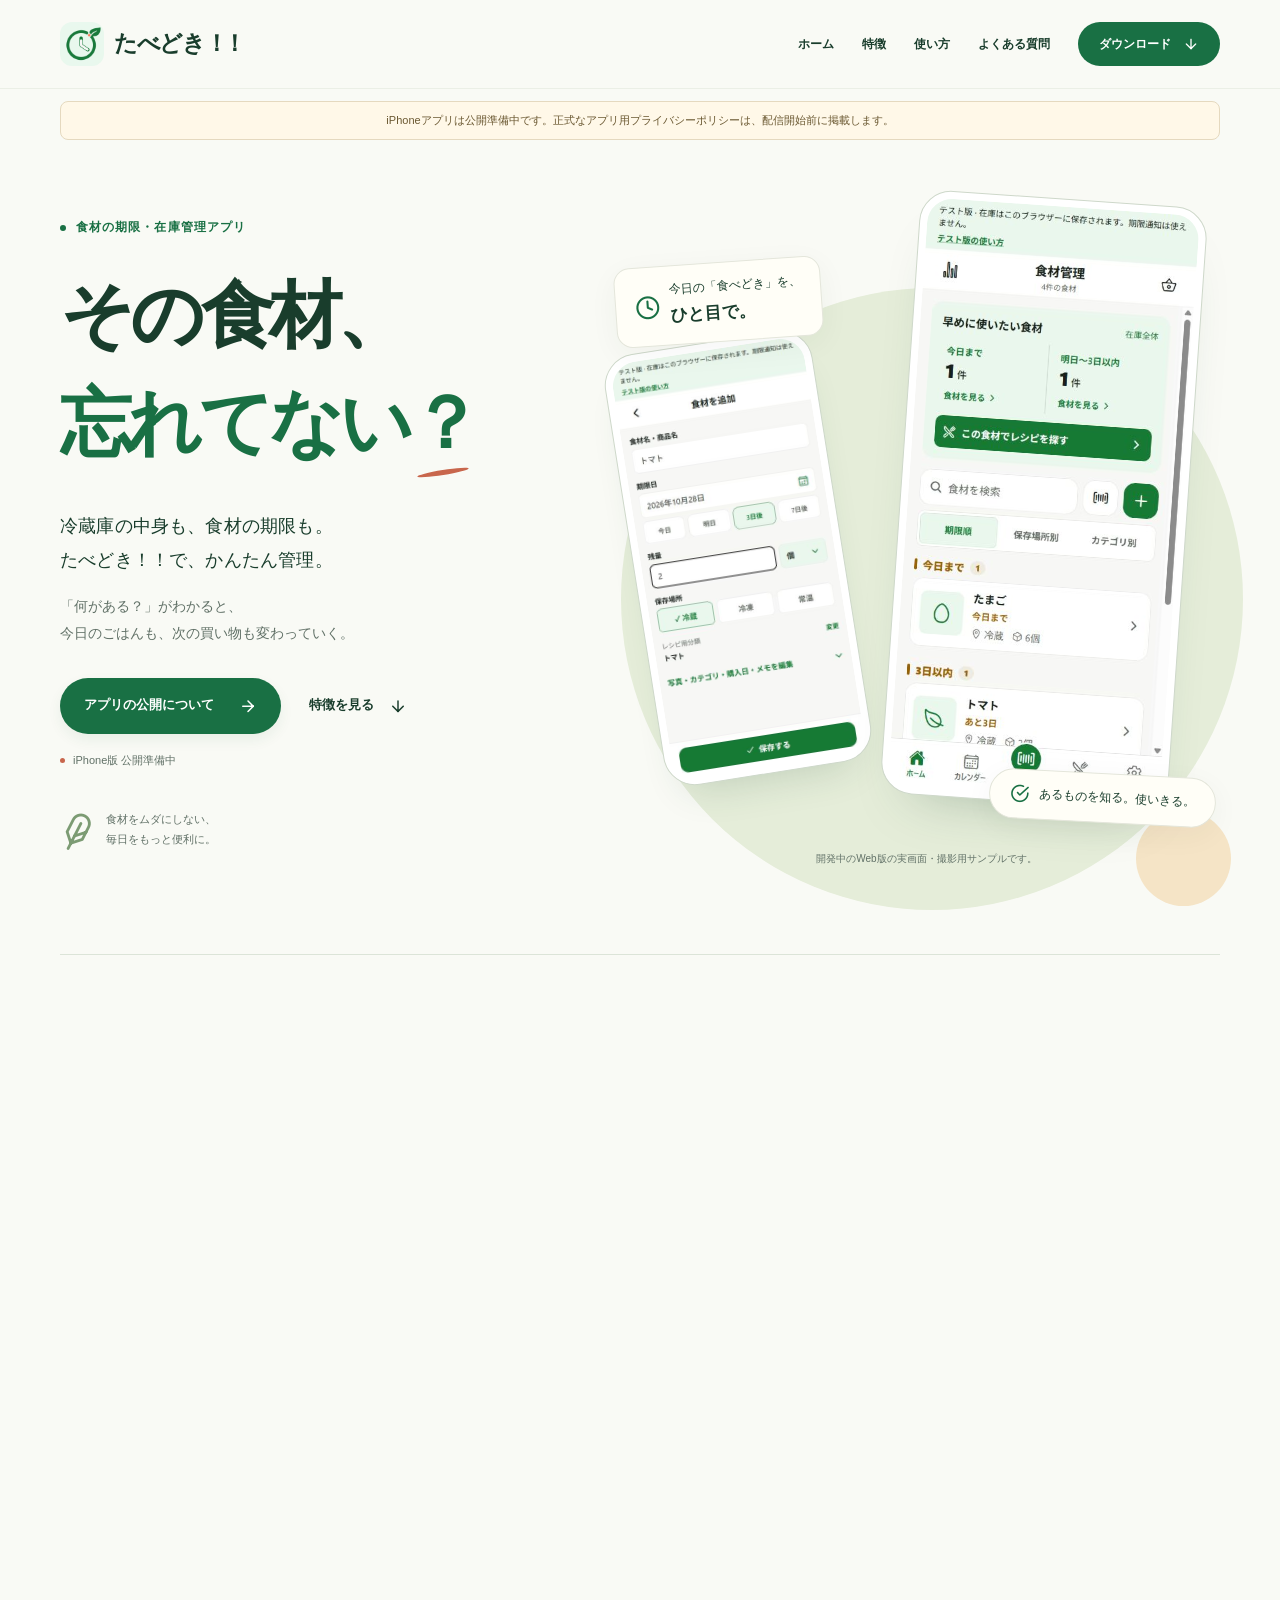
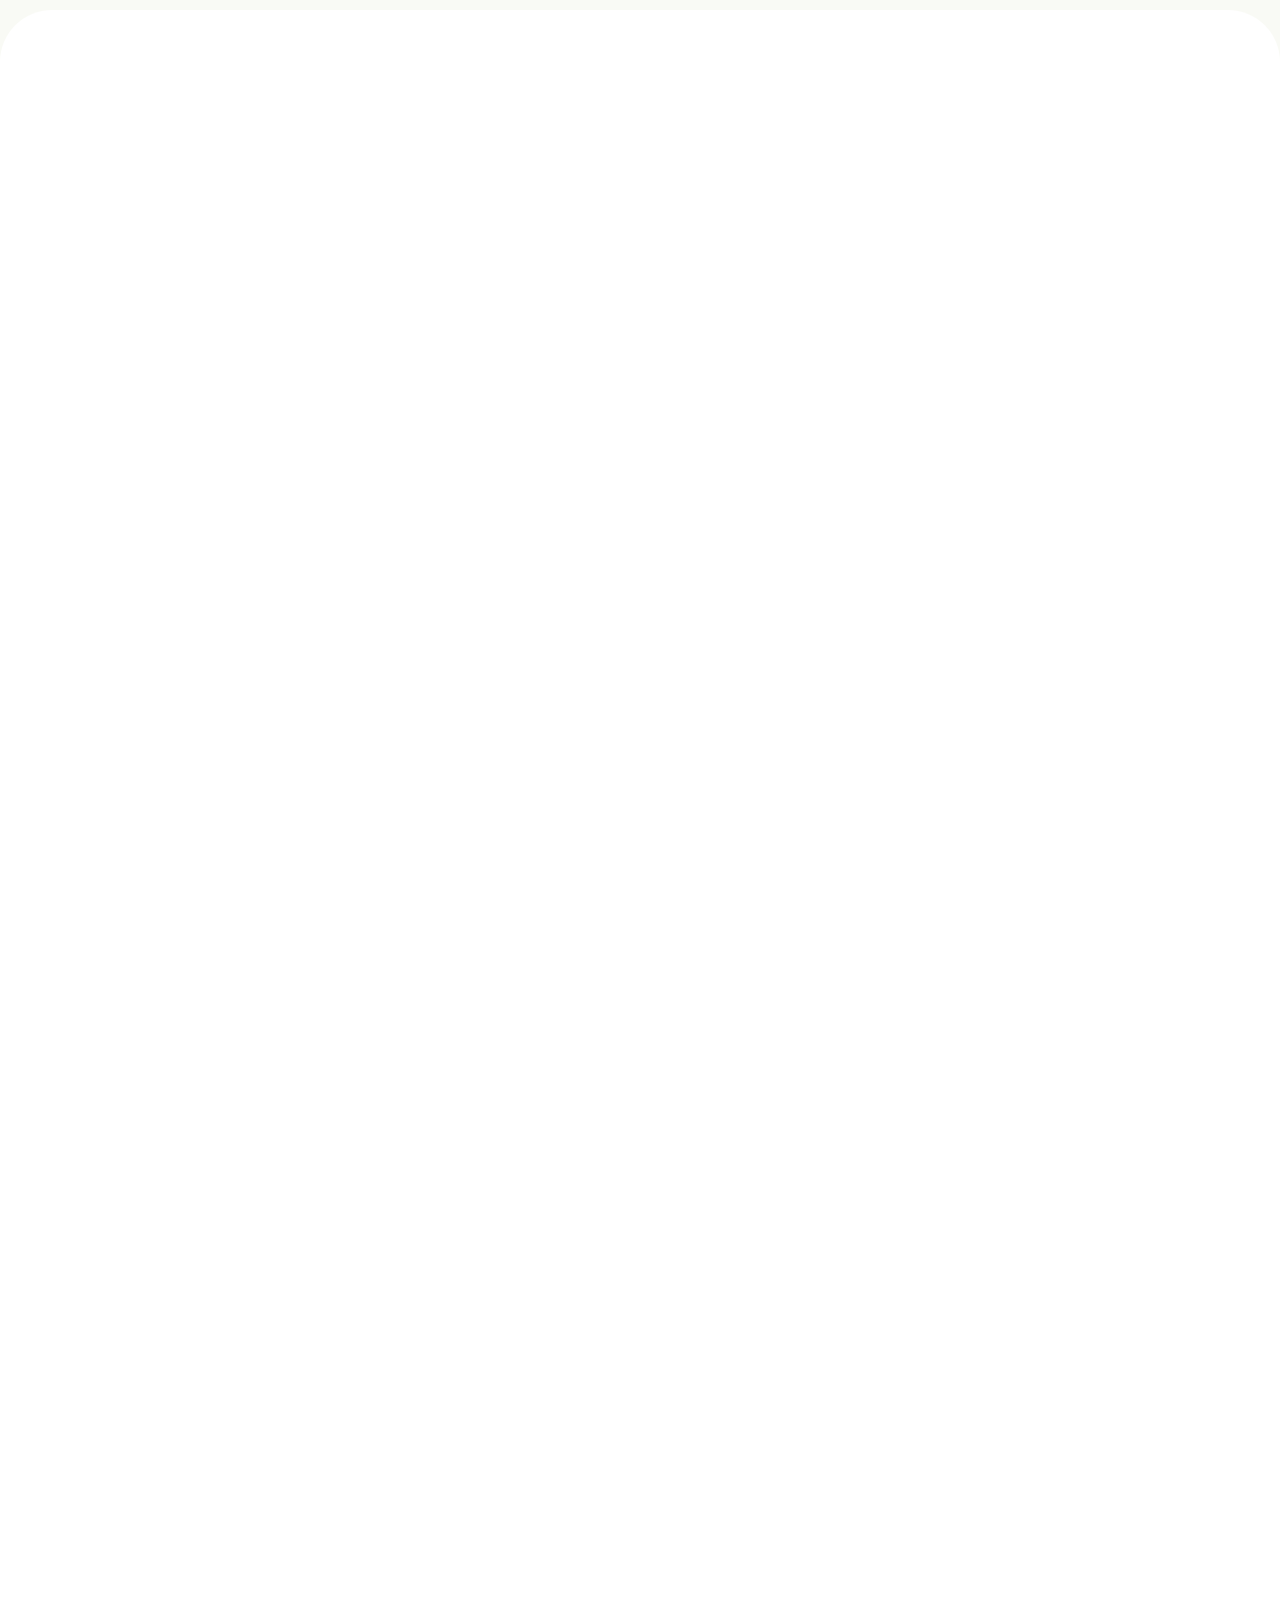
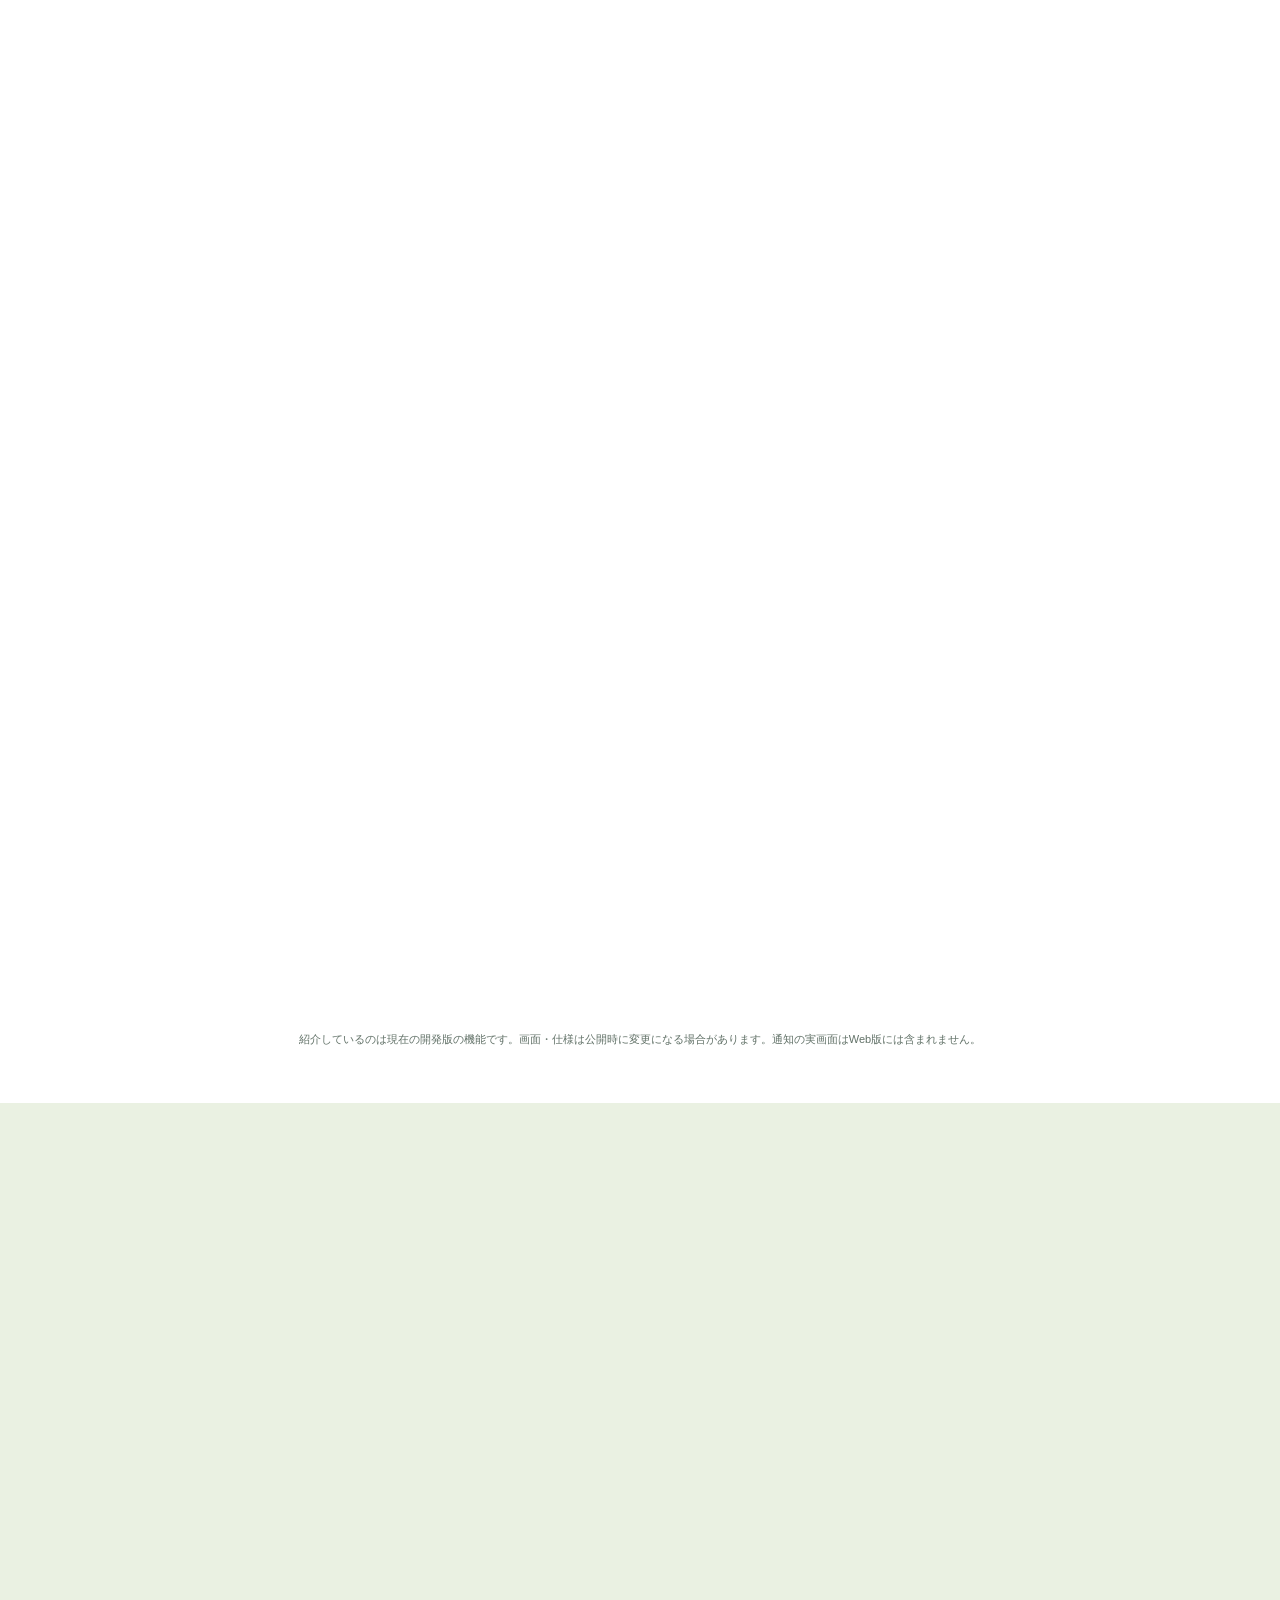
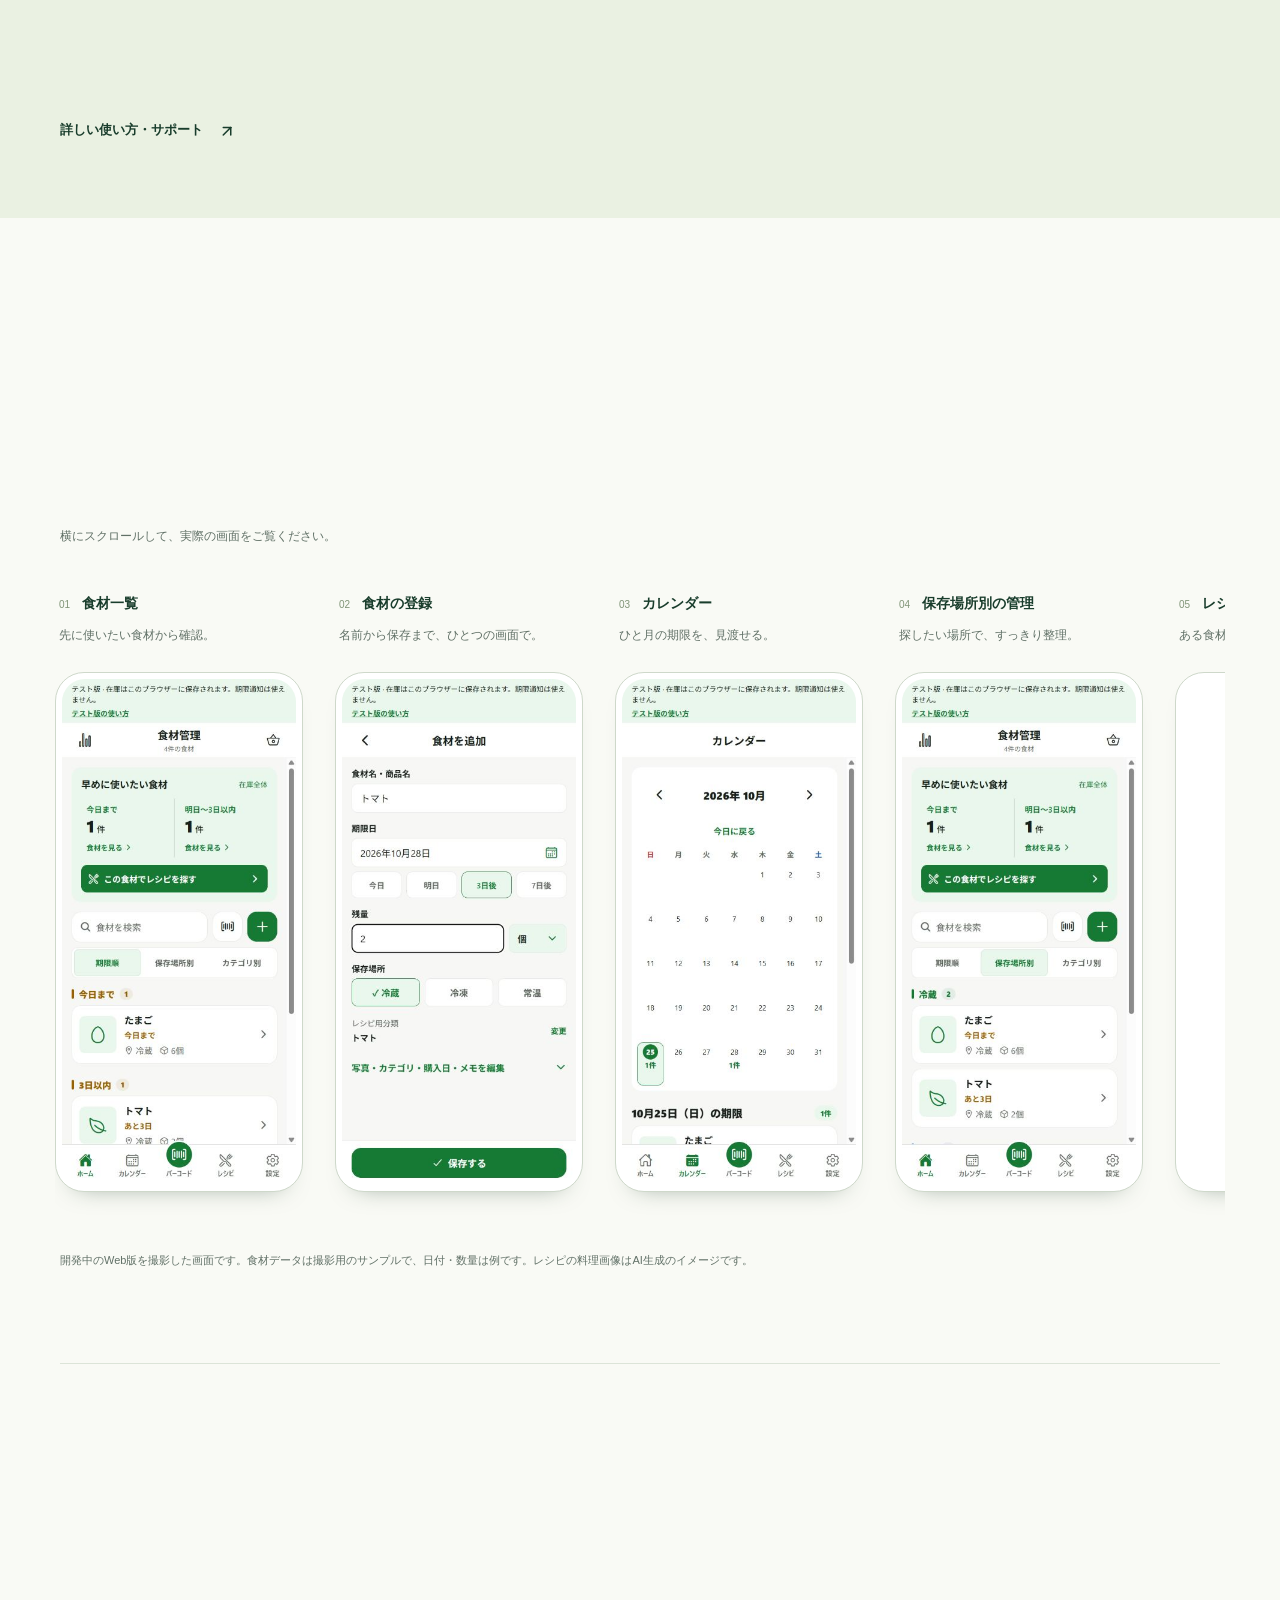
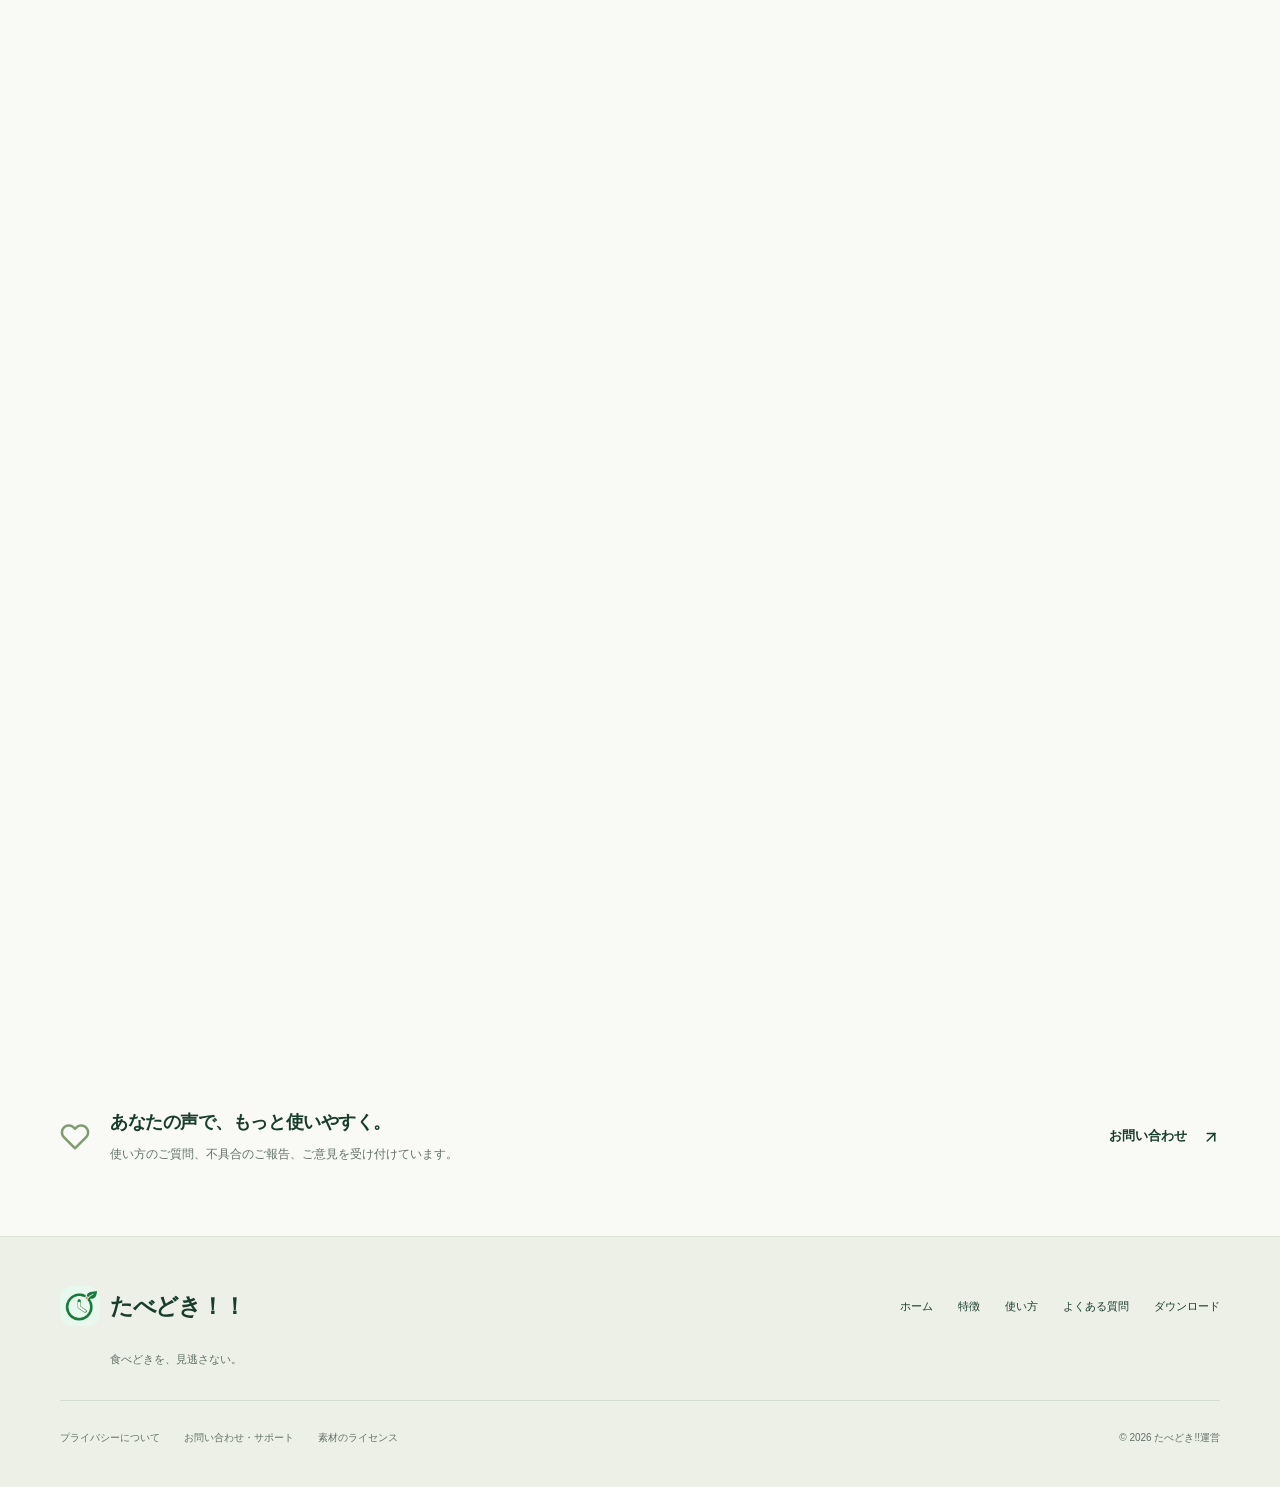
==== commit afff5093: "配信ファイルを確認した生成結果に合わせる" ====
--- a/index.html
+++ b/index.html
@@ -136,4 +136,4 @@
   </main>
   <footer class="site-footer"><div class="section-wrap footer-inner"><div class="footer-brand"><a class="brand" href="./"><img src="assets/app-icon.png?v=f8dff1fcdb75" width="40" height="40" alt="" loading="lazy" decoding="async"><span>たべどき！！</span></a><p>食べどきを、見逃さない。</p></div><nav class="footer-links" aria-label="フッターメニュー"><a href="#home">ホーム</a><a href="#features">特徴</a><a href="#guide">使い方</a><a href="#faq">よくある質問</a><a href="#download">ダウンロード</a></nav><div class="footer-bottom"><div><a href="privacy.html">プライバシーについて</a><a href="support.html">お問い合わせ・サポート</a><a href="assets/licenses.txt?v=25f051a97995">素材のライセンス</a></div><small>© 2026 たべどき!!運営</small></div></div></footer>
 </body>
-</html>
+</html>
--- a/site.css
+++ b/site.css
@@ -132,7 +132,7 @@
 .feature-points h4 { font-size: 14px; font-weight: 700; }
 .feature-points p { grid-column: 2; color: var(--muted); font-size: 14px; line-height: 1.9; }
 .section-footnote { margin-top: 28px; color: var(--muted); font-size: 11px; line-height: 1.9; }
-.features-section .section-footnote { text-align: center; margin-top: 54px; }
+.features-section .section-footnote { text-align: center; margin-top: 54px; }
 .guide-section { background: #eaf1e2; padding-block: 100px 65px; }
 .guide-heading { display: flex; align-items: flex-end; justify-content: space-between; gap: 35px; }
 .guide-heading > p { font-size: 13px; color: #52694f; padding-bottom: 6px; }
@@ -303,7 +303,7 @@
   .contact-section p { font-size: 11px; }
   .footer-inner { grid-template-columns: 1fr; }
   .footer-links { justify-content: flex-start; }
-}
+}
 @media (max-width: 639px) {
   .section-wrap, .header-inner { width: calc(100% - 40px); }
   .mobile-break { display: inline; }
@@ -441,4 +441,4 @@
   html, .gallery-track { scroll-behavior: auto; }
   *, *::before, *::after { animation: none !important; transition: none !important; }
   .reveal-ready [data-reveal].is-pending { opacity: 1; transform: none; }
-}
+}
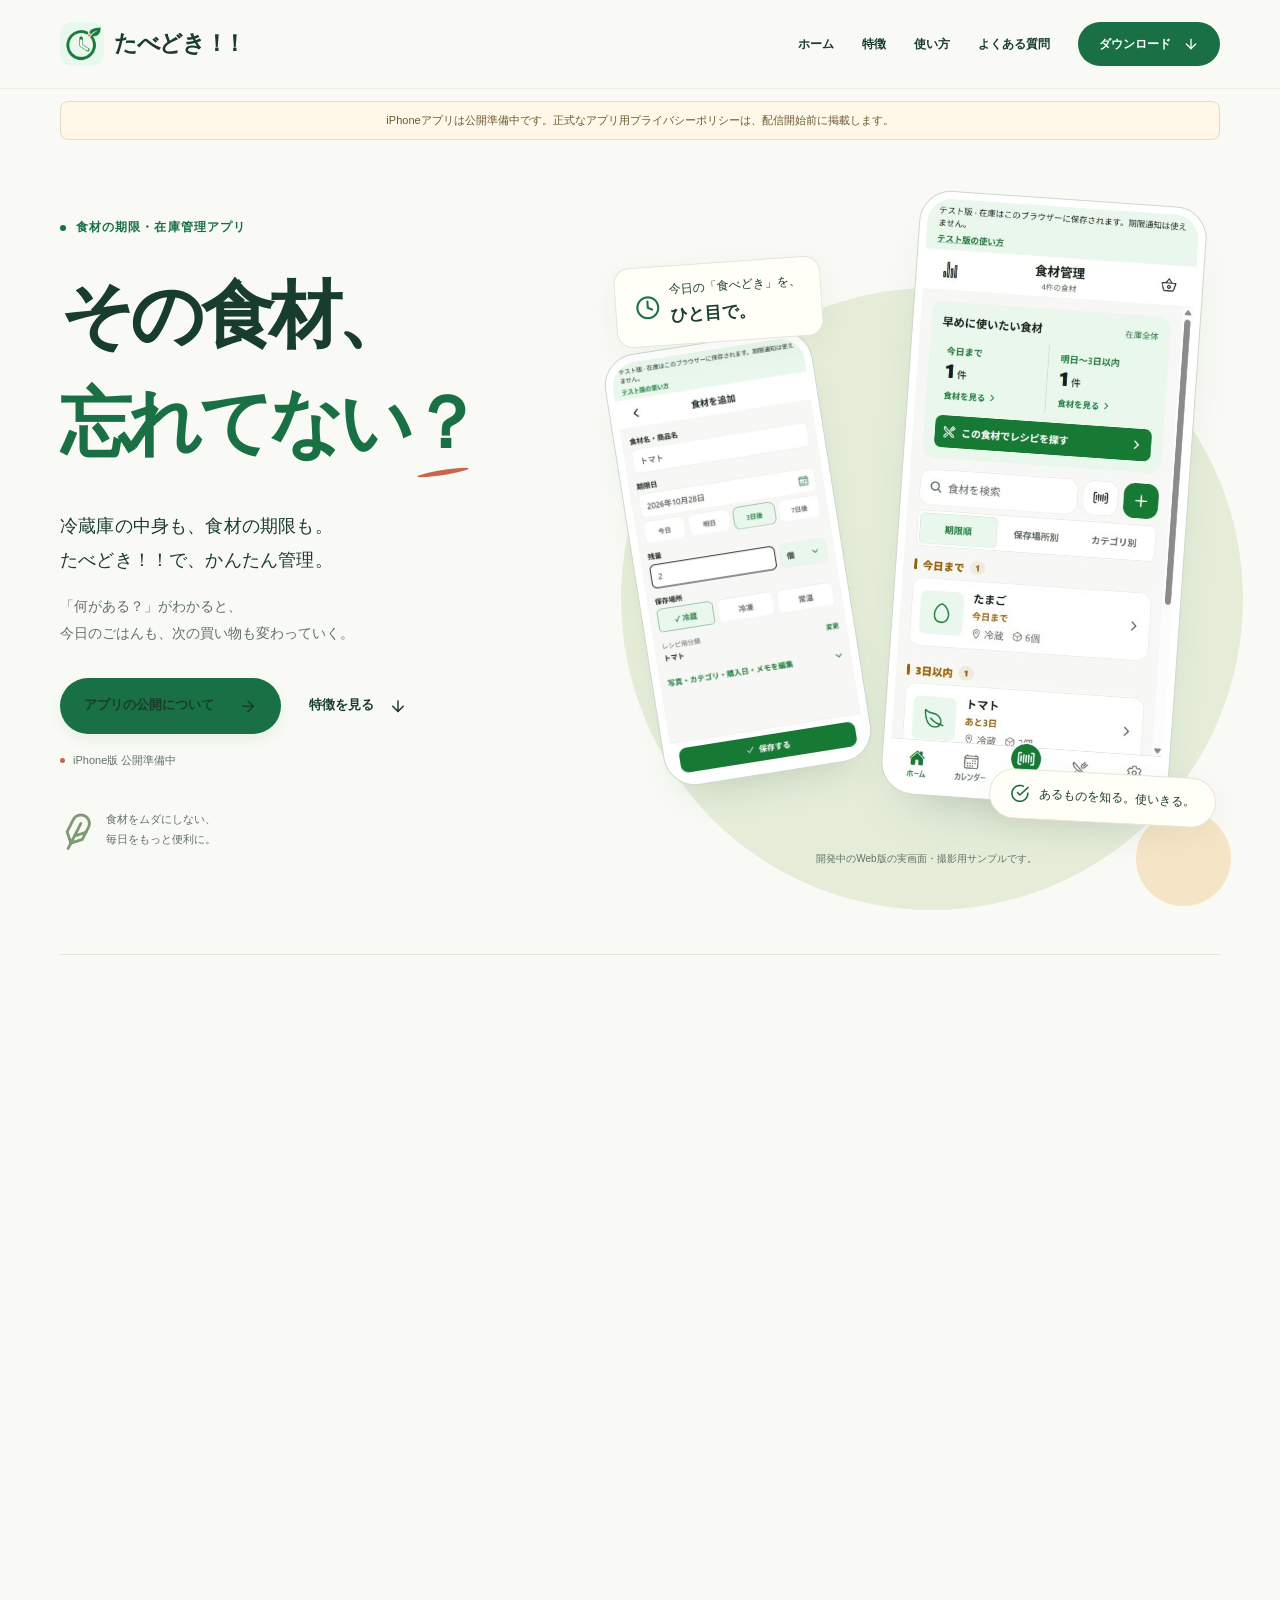
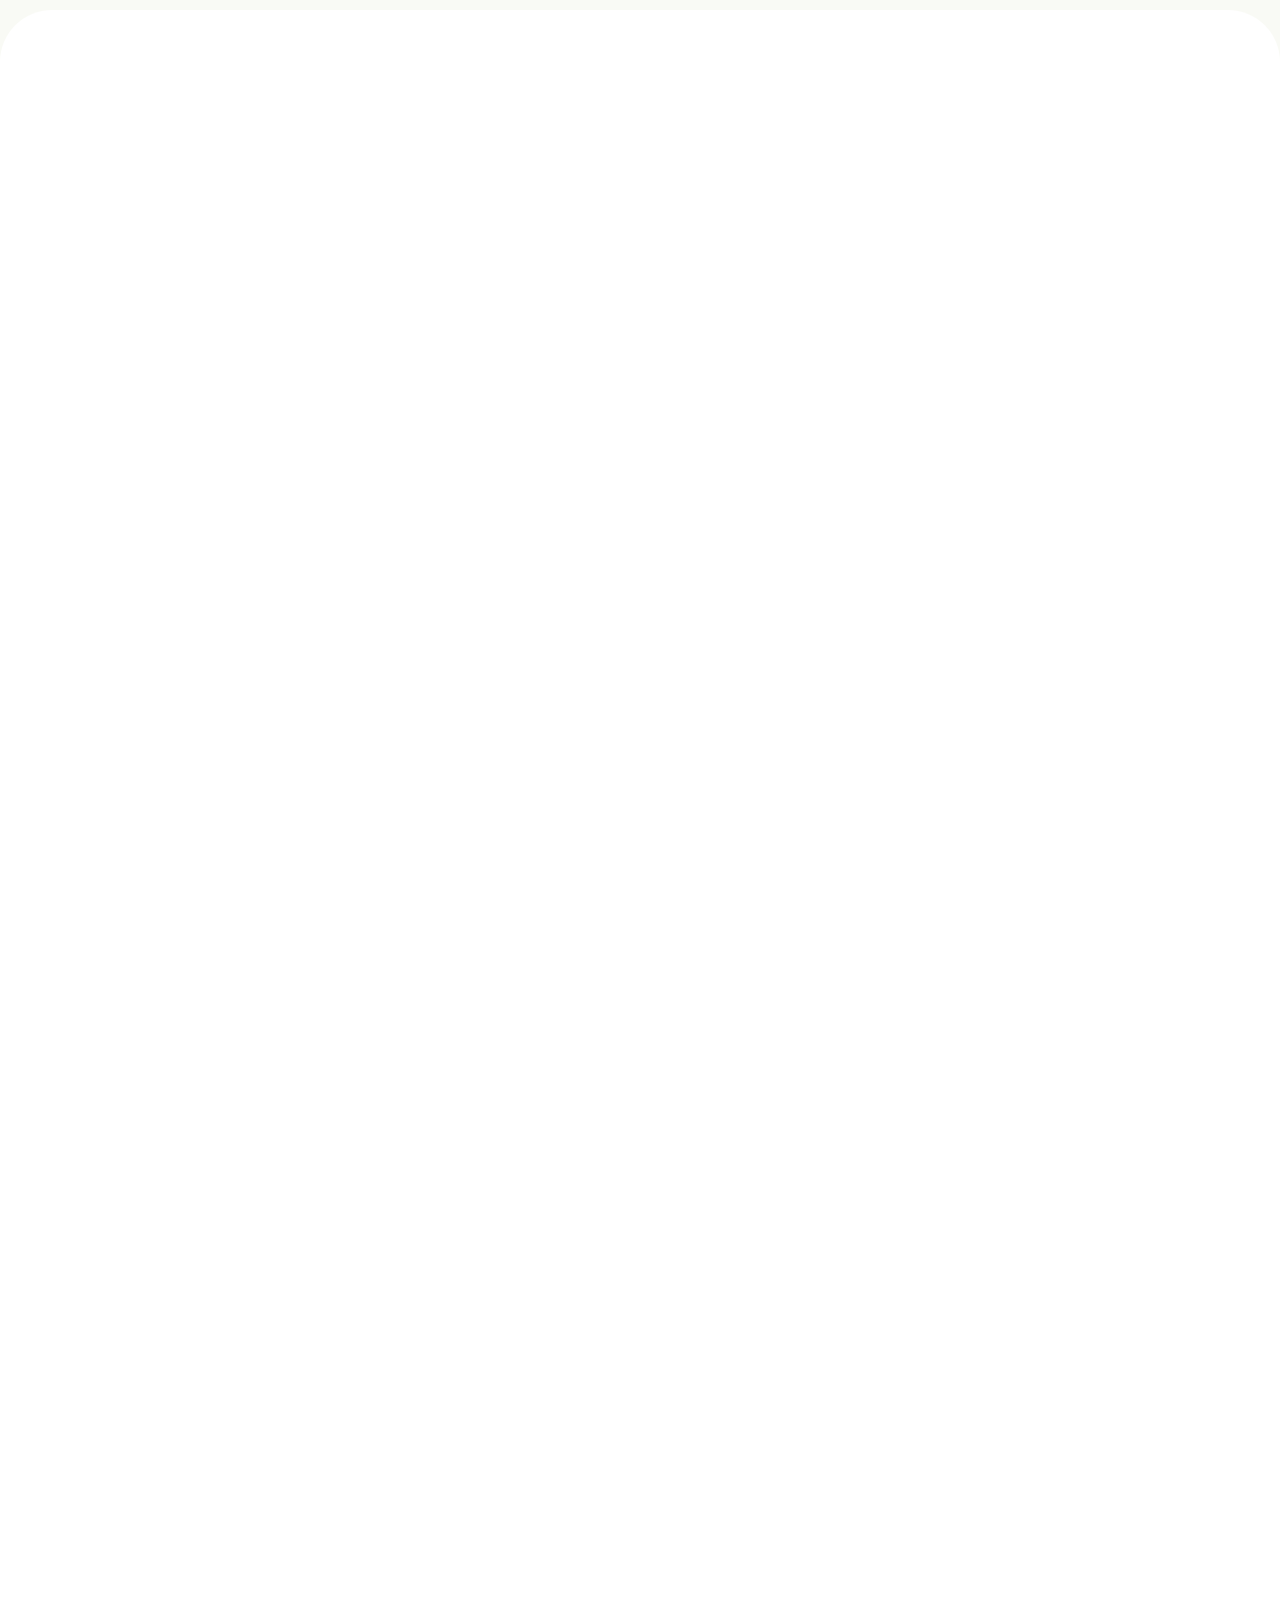
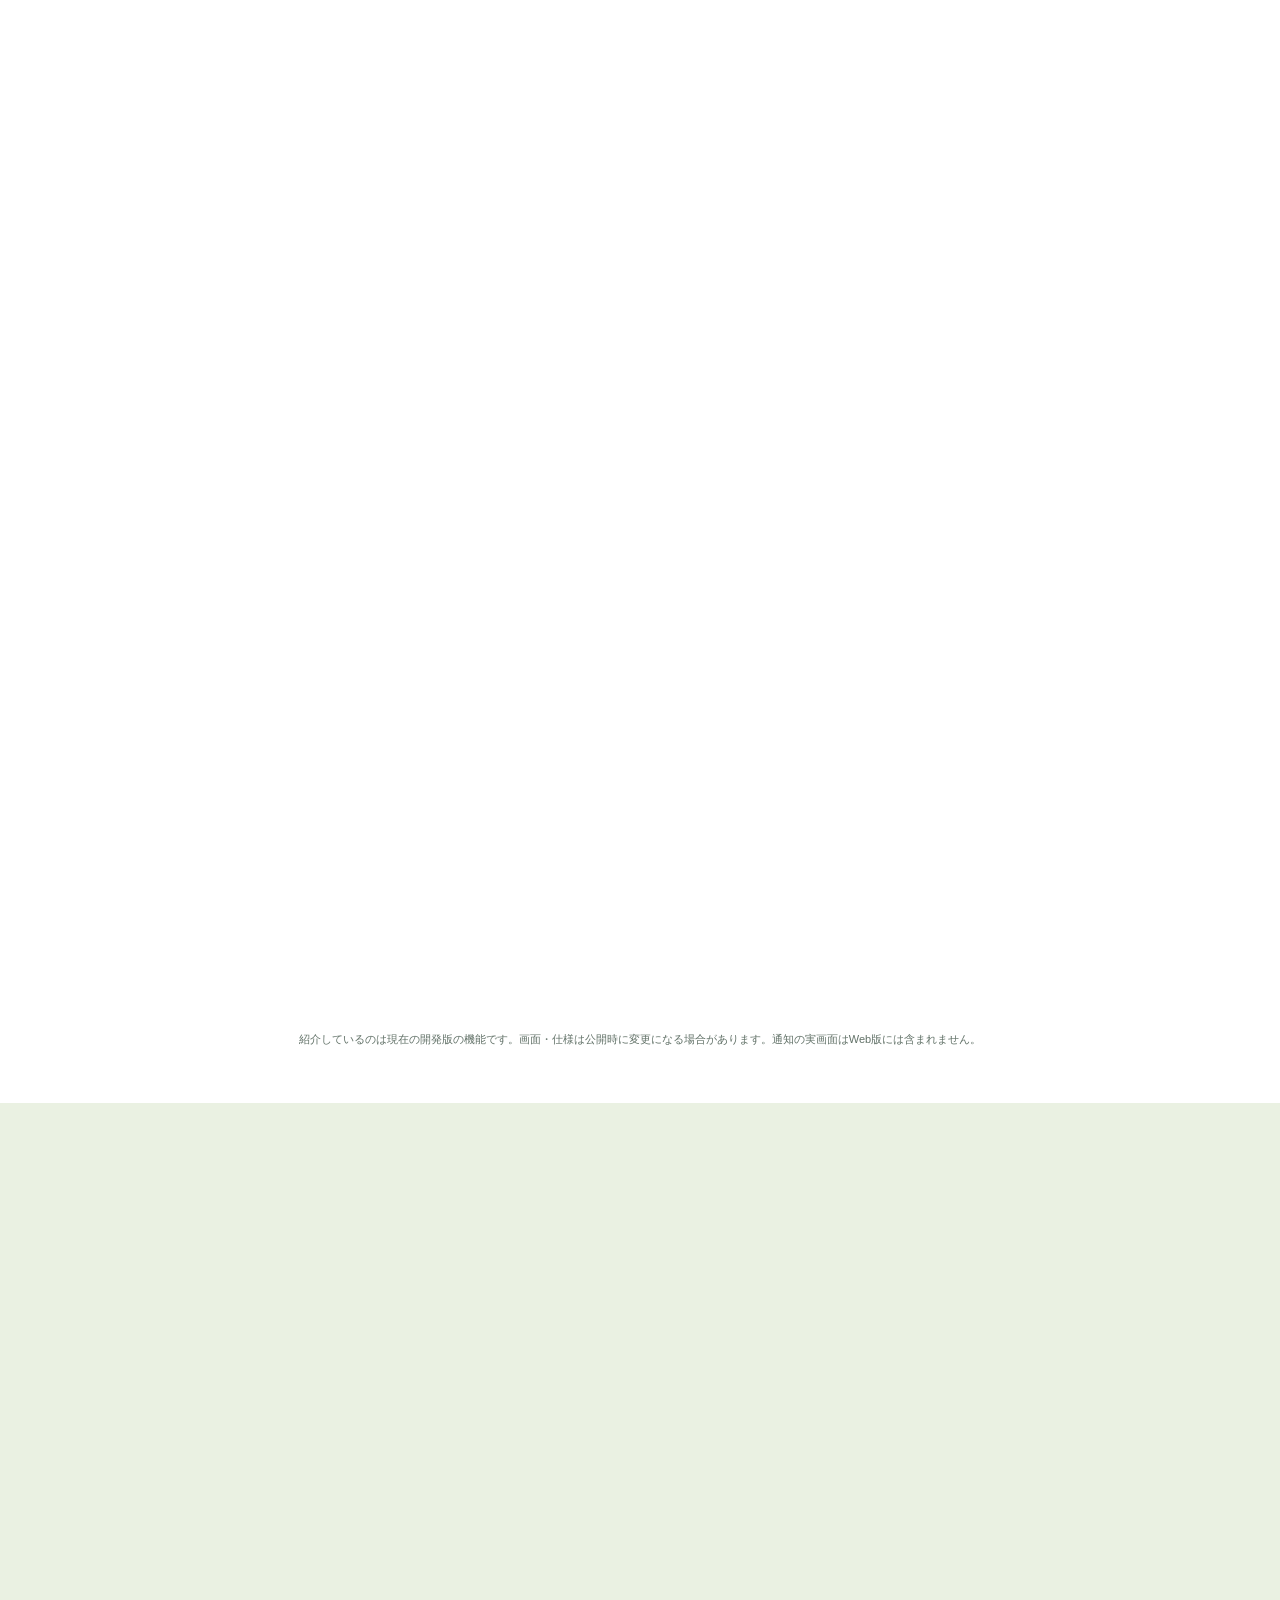
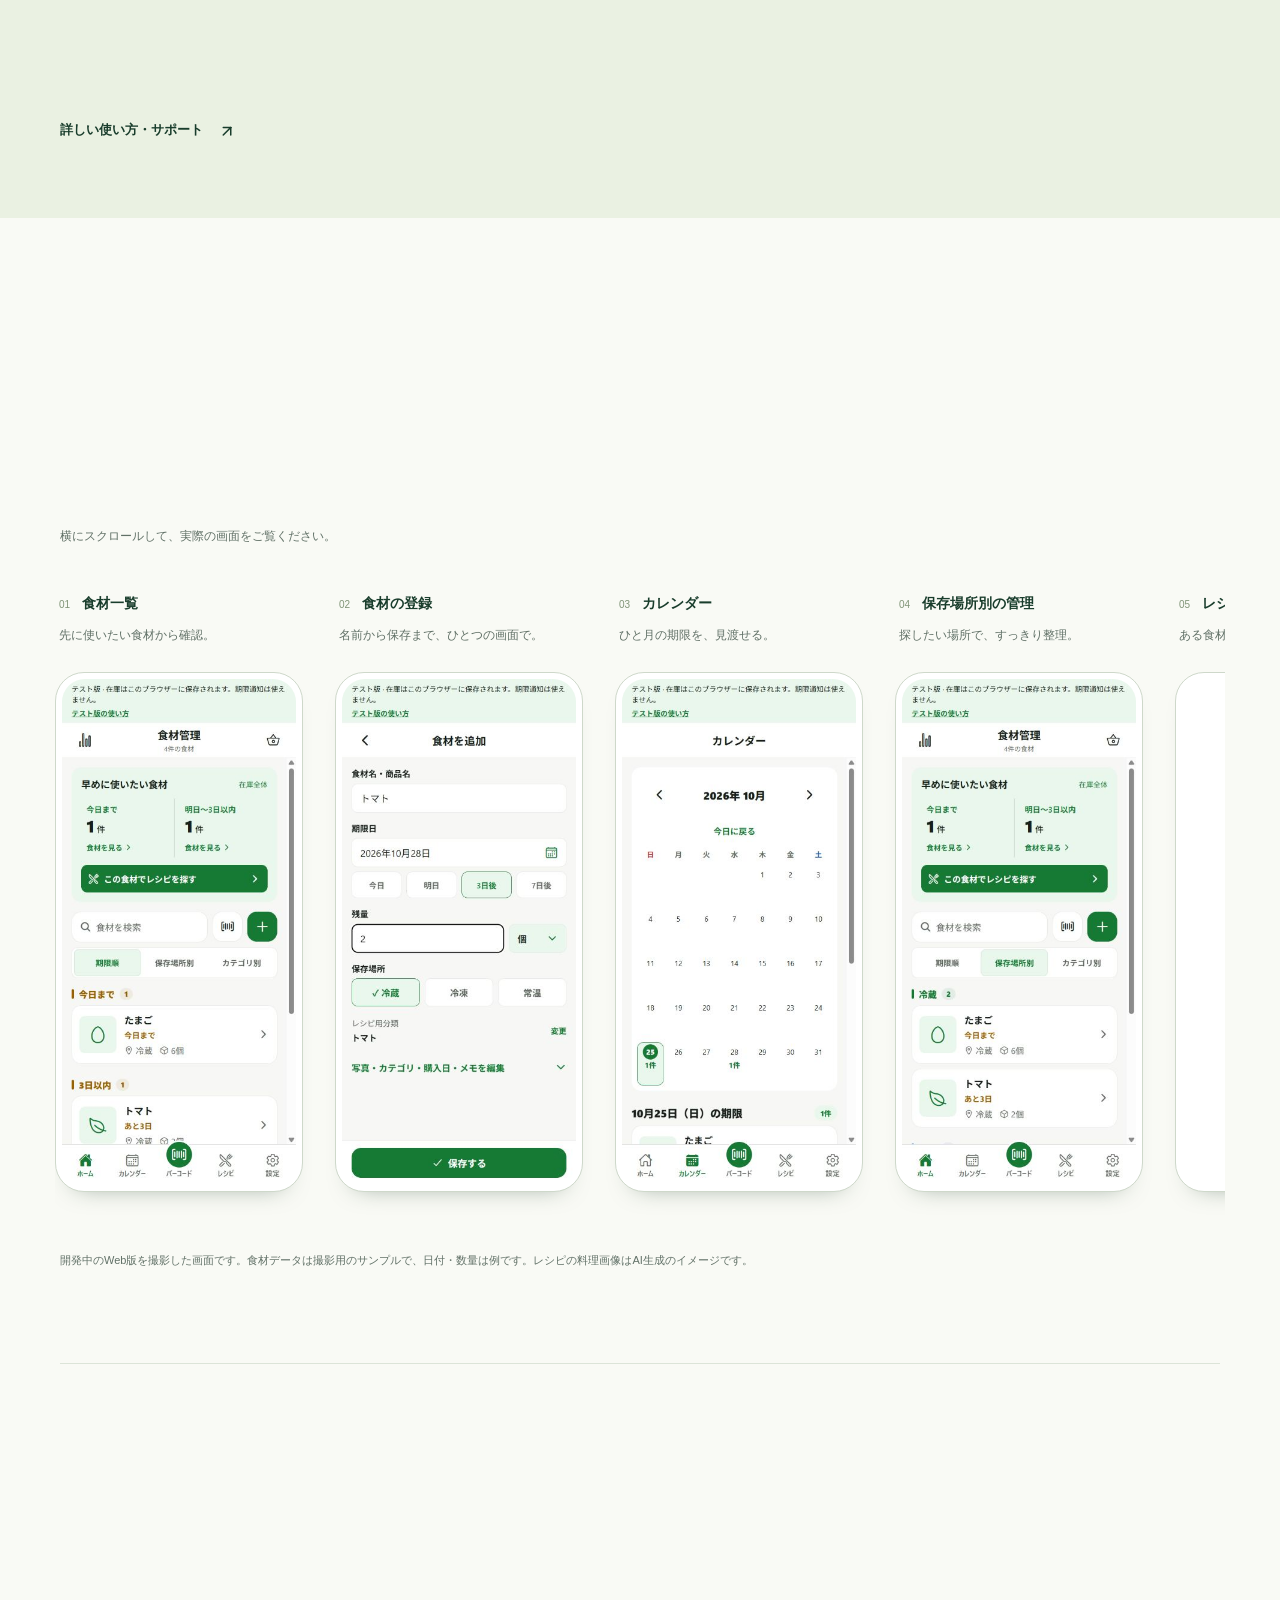
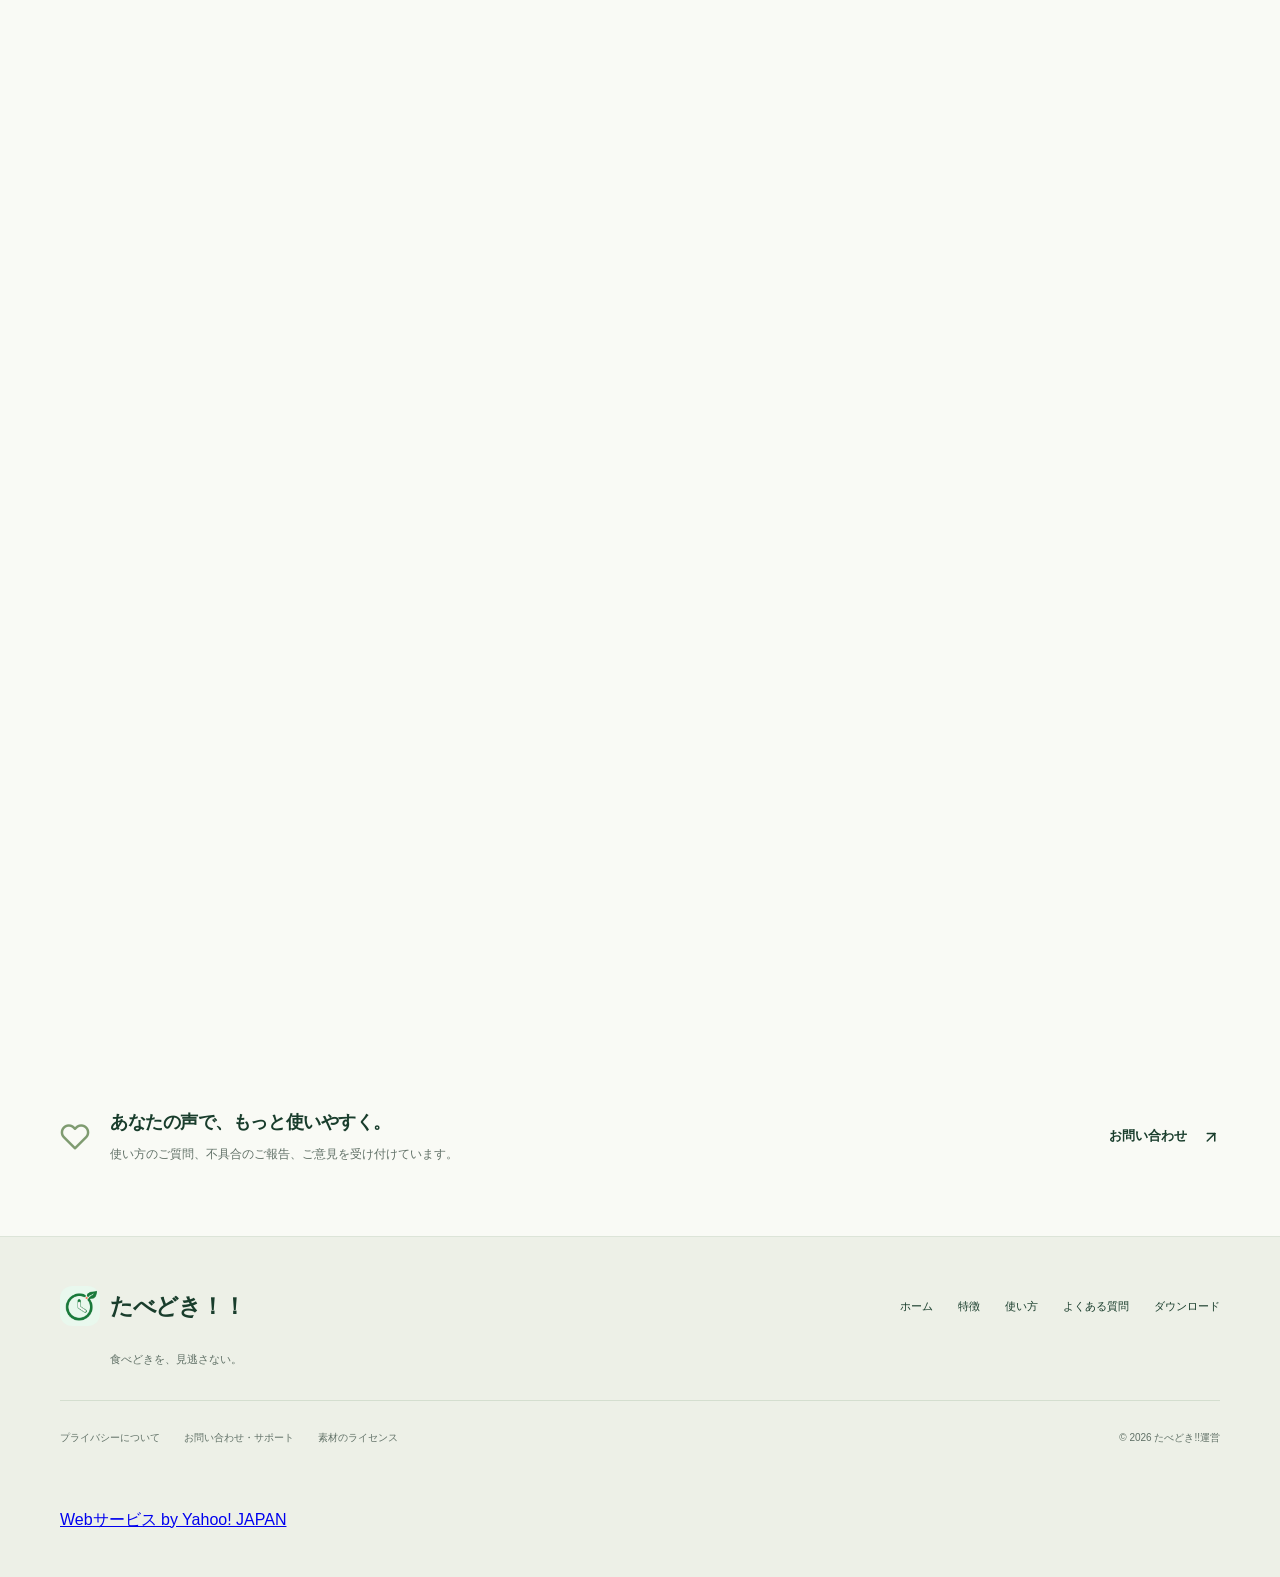
==== commit 25e1c564: "Yahoo商品名検索の公式クレジットを掲載" ====
--- a/index.html
+++ b/index.html
@@ -21,7 +21,7 @@
   <meta property="og:image:height" content="256">
   <title>たべどき！！｜その食材、忘れてない？</title>
   <link rel="icon" type="image/png" href="assets/app-icon.png?v=f8dff1fcdb75">
-  <link rel="stylesheet" href="site.css?v=acc198758e2d">
+  <link rel="stylesheet" href="site.css?v=04d359dfb17d">
   <script src="site.js?v=bb63635a9d38" defer></script>
 </head>
 <body>
@@ -134,6 +134,10 @@
     </div></section>
     <section class="contact-section section-wrap" aria-labelledby="contact-title"><div><span class="icon icon-heart" aria-hidden="true"></span><div><h2 id="contact-title">あなたの声で、もっと使いやすく。</h2><p>使い方のご質問、不具合のご報告、ご意見を受け付けています。</p></div></div><a class="text-link" href="support.html">お問い合わせ<span class="icon icon-arrow-up-right" aria-hidden="true"></span></a></section>
   </main>
-  <footer class="site-footer"><div class="section-wrap footer-inner"><div class="footer-brand"><a class="brand" href="./"><img src="assets/app-icon.png?v=f8dff1fcdb75" width="40" height="40" alt="" loading="lazy" decoding="async"><span>たべどき！！</span></a><p>食べどきを、見逃さない。</p></div><nav class="footer-links" aria-label="フッターメニュー"><a href="#home">ホーム</a><a href="#features">特徴</a><a href="#guide">使い方</a><a href="#faq">よくある質問</a><a href="#download">ダウンロード</a></nav><div class="footer-bottom"><div><a href="privacy.html">プライバシーについて</a><a href="support.html">お問い合わせ・サポート</a><a href="assets/licenses.txt?v=25f051a97995">素材のライセンス</a></div><small>© 2026 たべどき!!運営</small></div></div></footer>
+  <footer class="site-footer"><div class="section-wrap footer-inner"><div class="footer-brand"><a class="brand" href="./"><img src="assets/app-icon.png?v=f8dff1fcdb75" width="40" height="40" alt="" loading="lazy" decoding="async"><span>たべどき！！</span></a><p>食べどきを、見逃さない。</p></div><nav class="footer-links" aria-label="フッターメニュー"><a href="#home">ホーム</a><a href="#features">特徴</a><a href="#guide">使い方</a><a href="#faq">よくある質問</a><a href="#download">ダウンロード</a></nav><div class="footer-bottom"><div><a href="privacy.html">プライバシーについて</a><a href="support.html">お問い合わせ・サポート</a><a href="assets/licenses.txt?v=25f051a97995">素材のライセンス</a></div><small>© 2026 たべどき!!運営</small></div><div class="yahoo-attribution">
+<!-- Begin Yahoo! JAPAN Web Services Attribution Snippet -->
+<span style="margin:15px 15px 15px 15px"><a href="https://developer.yahoo.co.jp/sitemap/">Webサービス by Yahoo! JAPAN</a></span>
+<!-- End Yahoo! JAPAN Web Services Attribution Snippet -->
+  </div></div></footer>
 </body>
 </html>
--- a/site.css
+++ b/site.css
@@ -8,7 +8,7 @@
 h1, h2, h3, h4 { font-feature-settings: "palt"; }
 h2 { font-size: clamp(30px, 3.3vw, 43px); line-height: 1.6; letter-spacing: -.045em; font-weight: 700; }
 h3 { line-height: 1.6; }
-a { color: inherit; text-decoration: none; }
+a:not([href="https://developer.yahoo.co.jp/sitemap/"]) { color: inherit; text-decoration: none; }
 button { font: inherit; color: inherit; touch-action: manipulation; }
 button, a, summary { -webkit-tap-highlight-color: transparent; }
 button:not(:disabled), summary { cursor: pointer; }
@@ -201,6 +201,7 @@
 .footer-bottom { grid-column: 1/-1; display: flex; justify-content: space-between; align-items: center; gap: 20px; border-top: 1px solid #d4decf; padding-top: 15px; font-size: 10px; color: var(--muted); }
 .footer-bottom > div { display: flex; flex-wrap: wrap; gap: 0 24px; }
 .footer-bottom small { font-size: 10px; flex-shrink: 0; }
+.yahoo-attribution { grid-column: 1/-1; padding-block: 15px; }
 .reveal-ready [data-reveal].is-pending { opacity: 0; transform: translateY(22px); }
 .reveal-ready [data-reveal] { transition: opacity .7s ease, transform .7s cubic-bezier(.2,.65,.3,1); }
 .legal-page { background: var(--paper); }
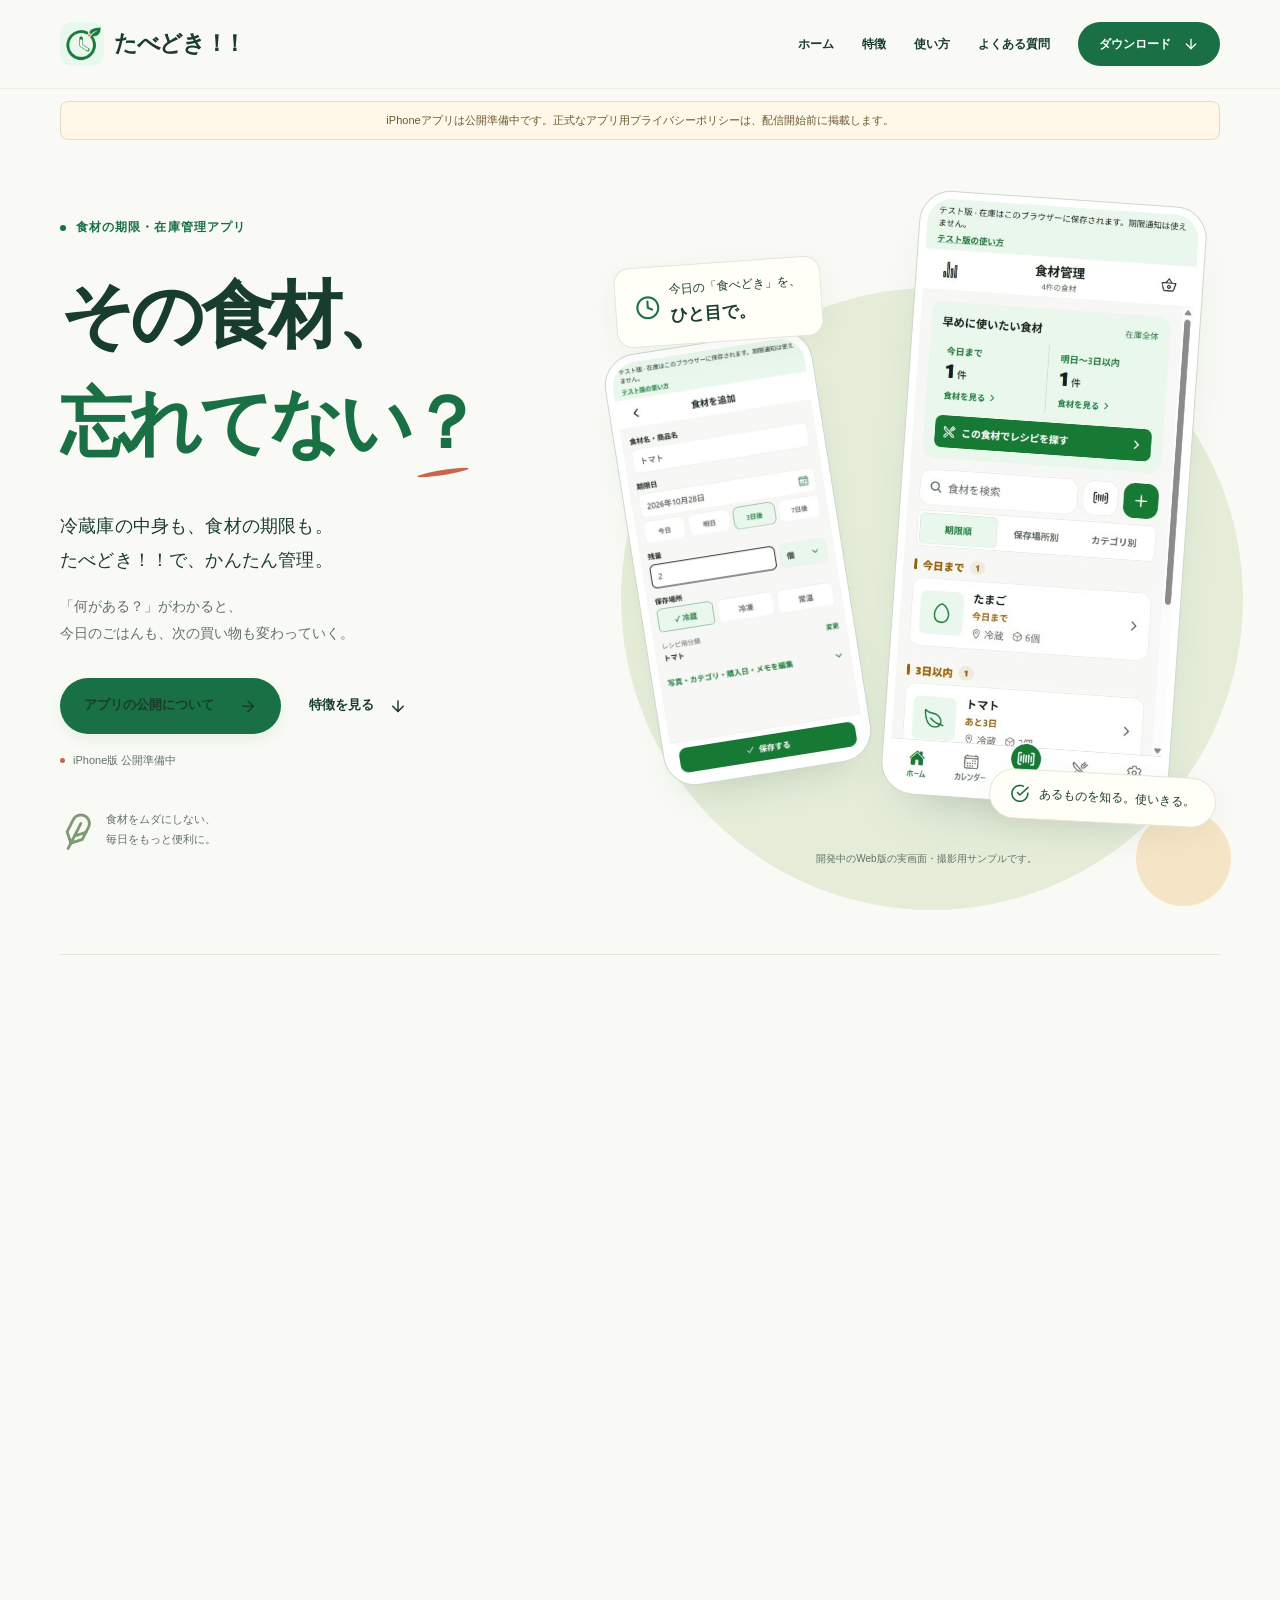
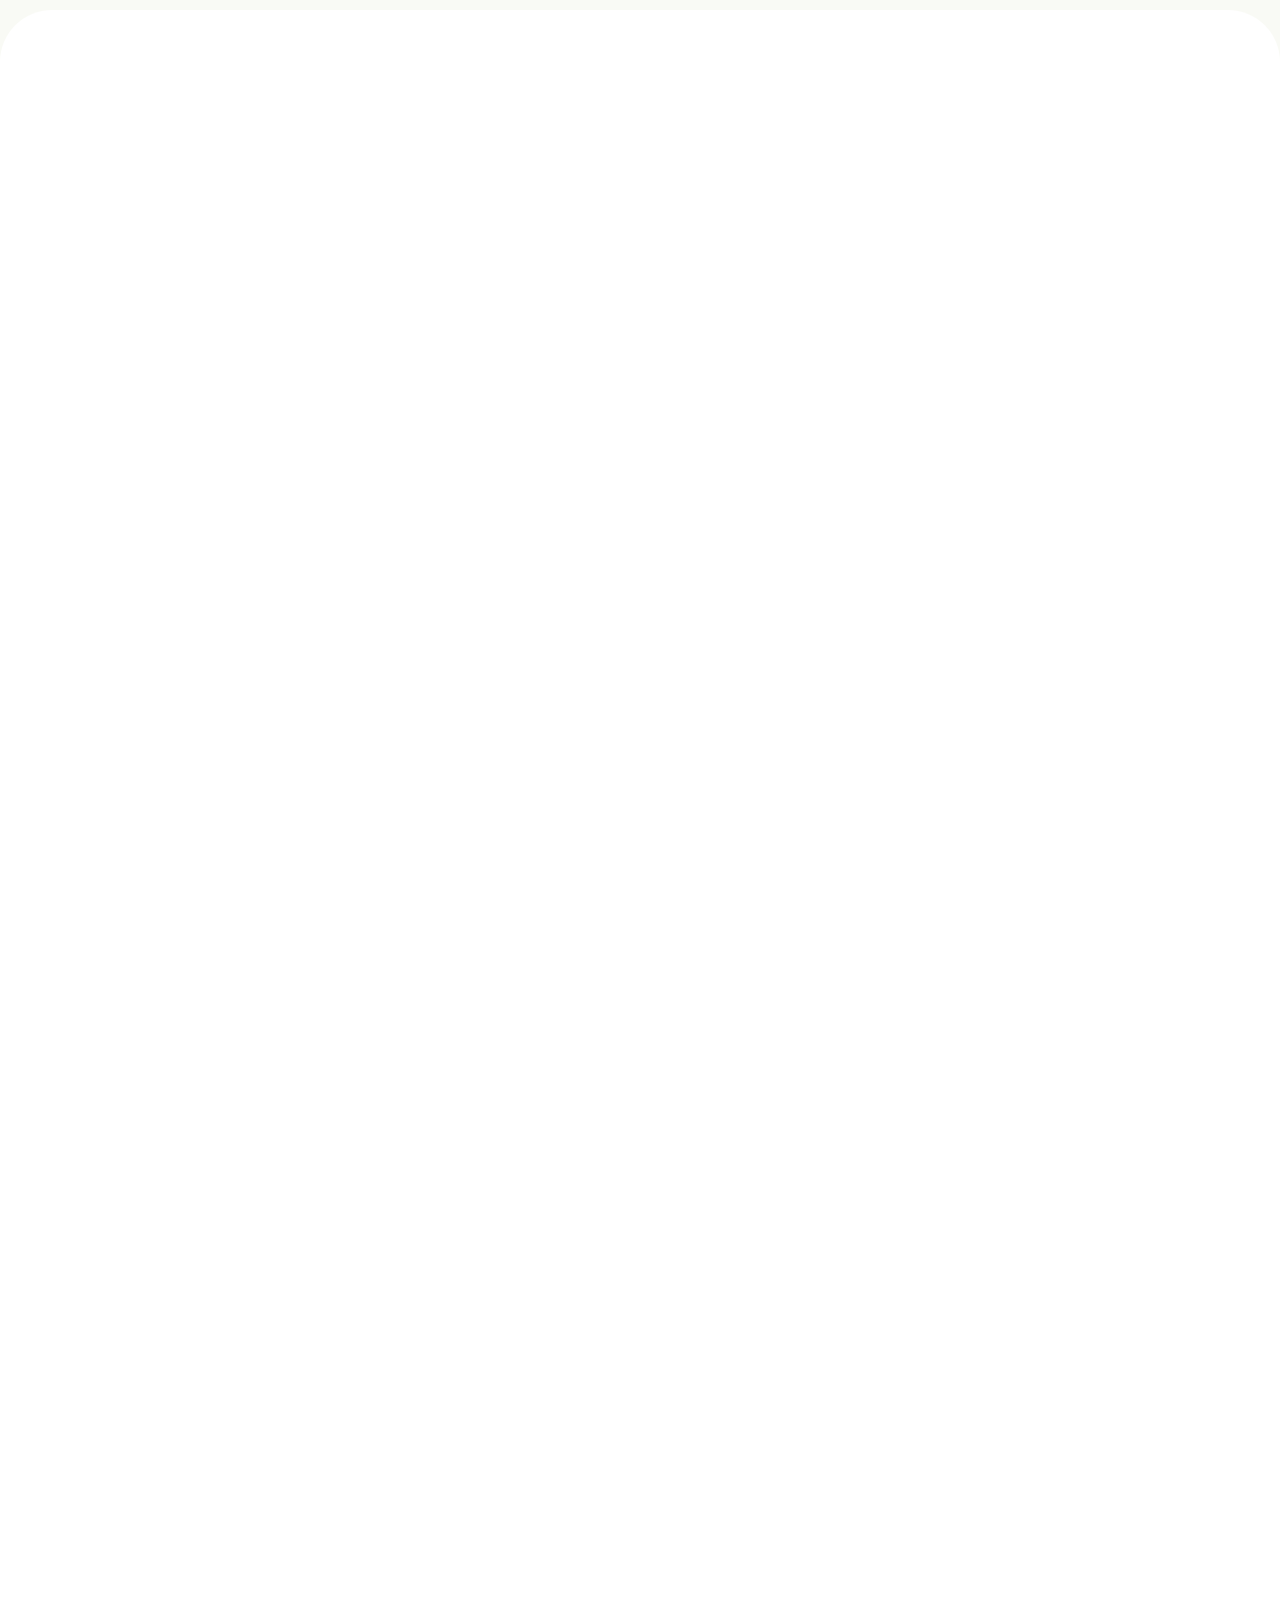
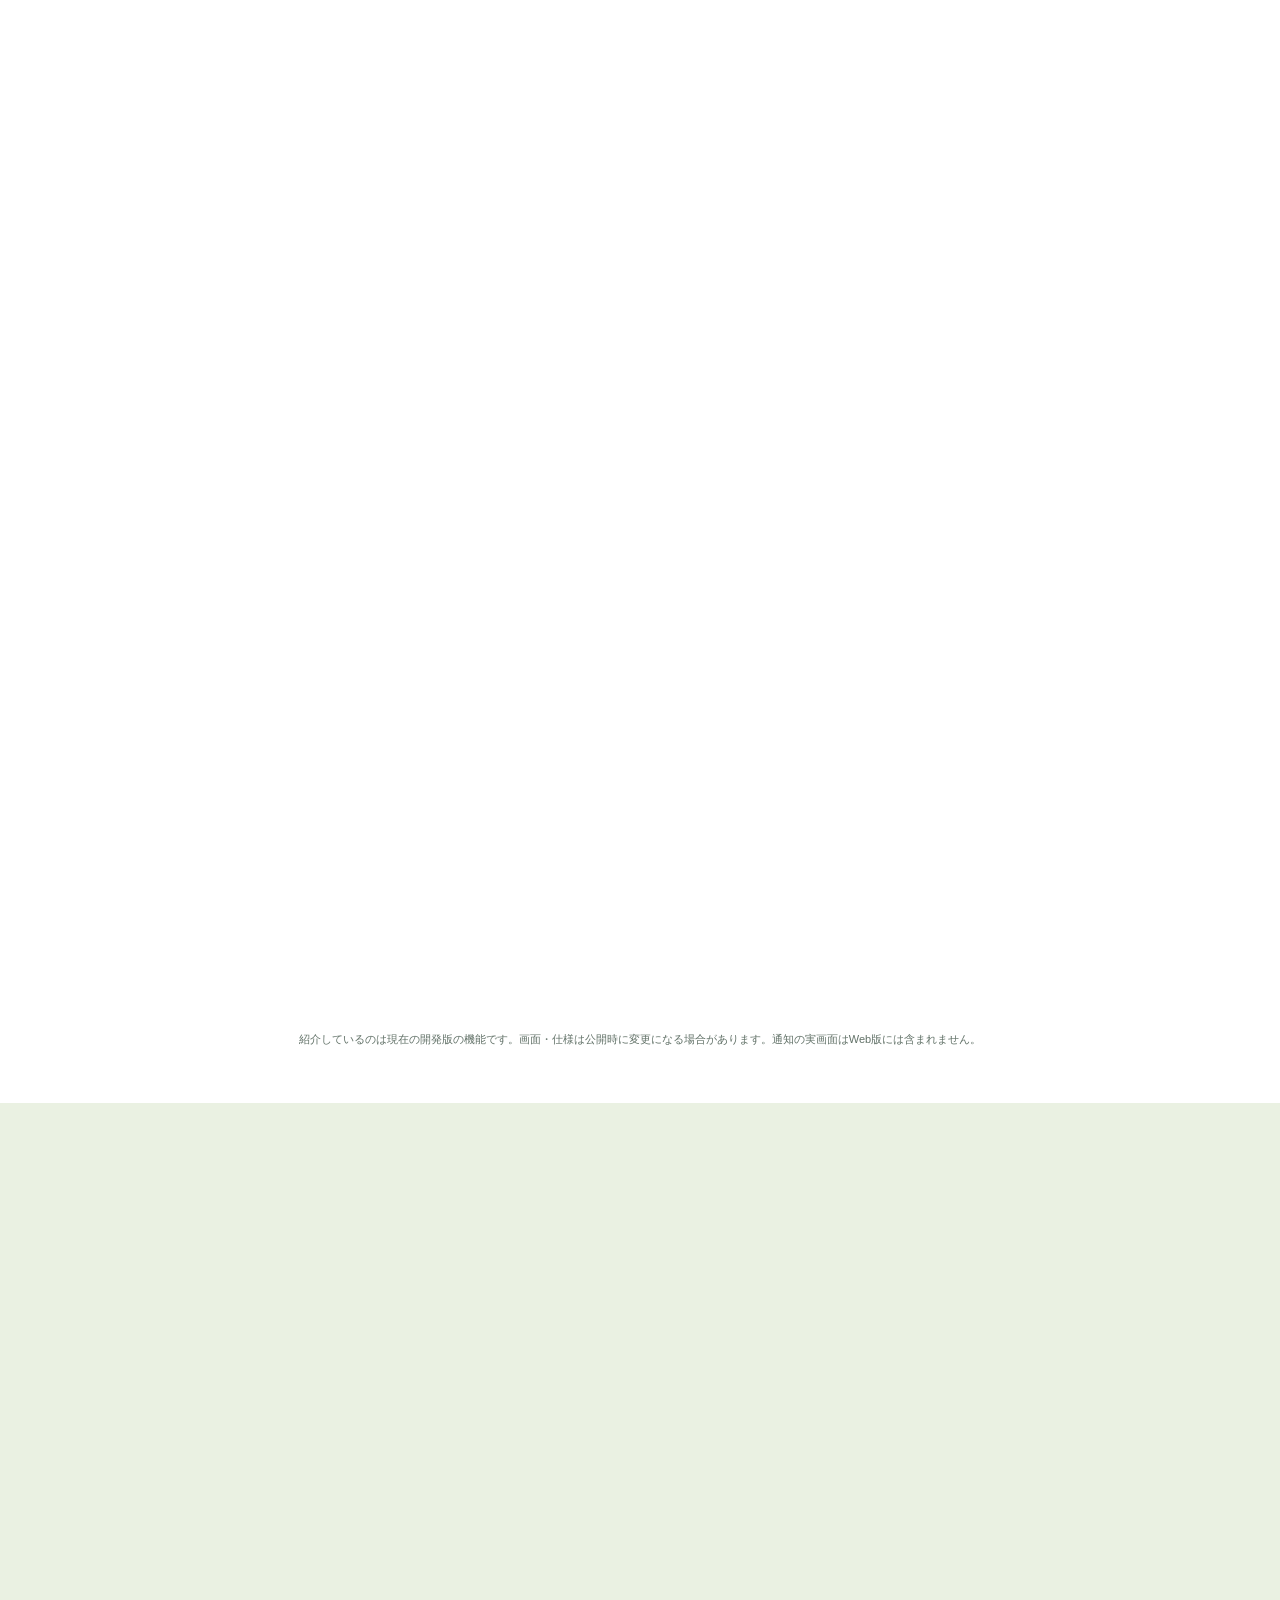
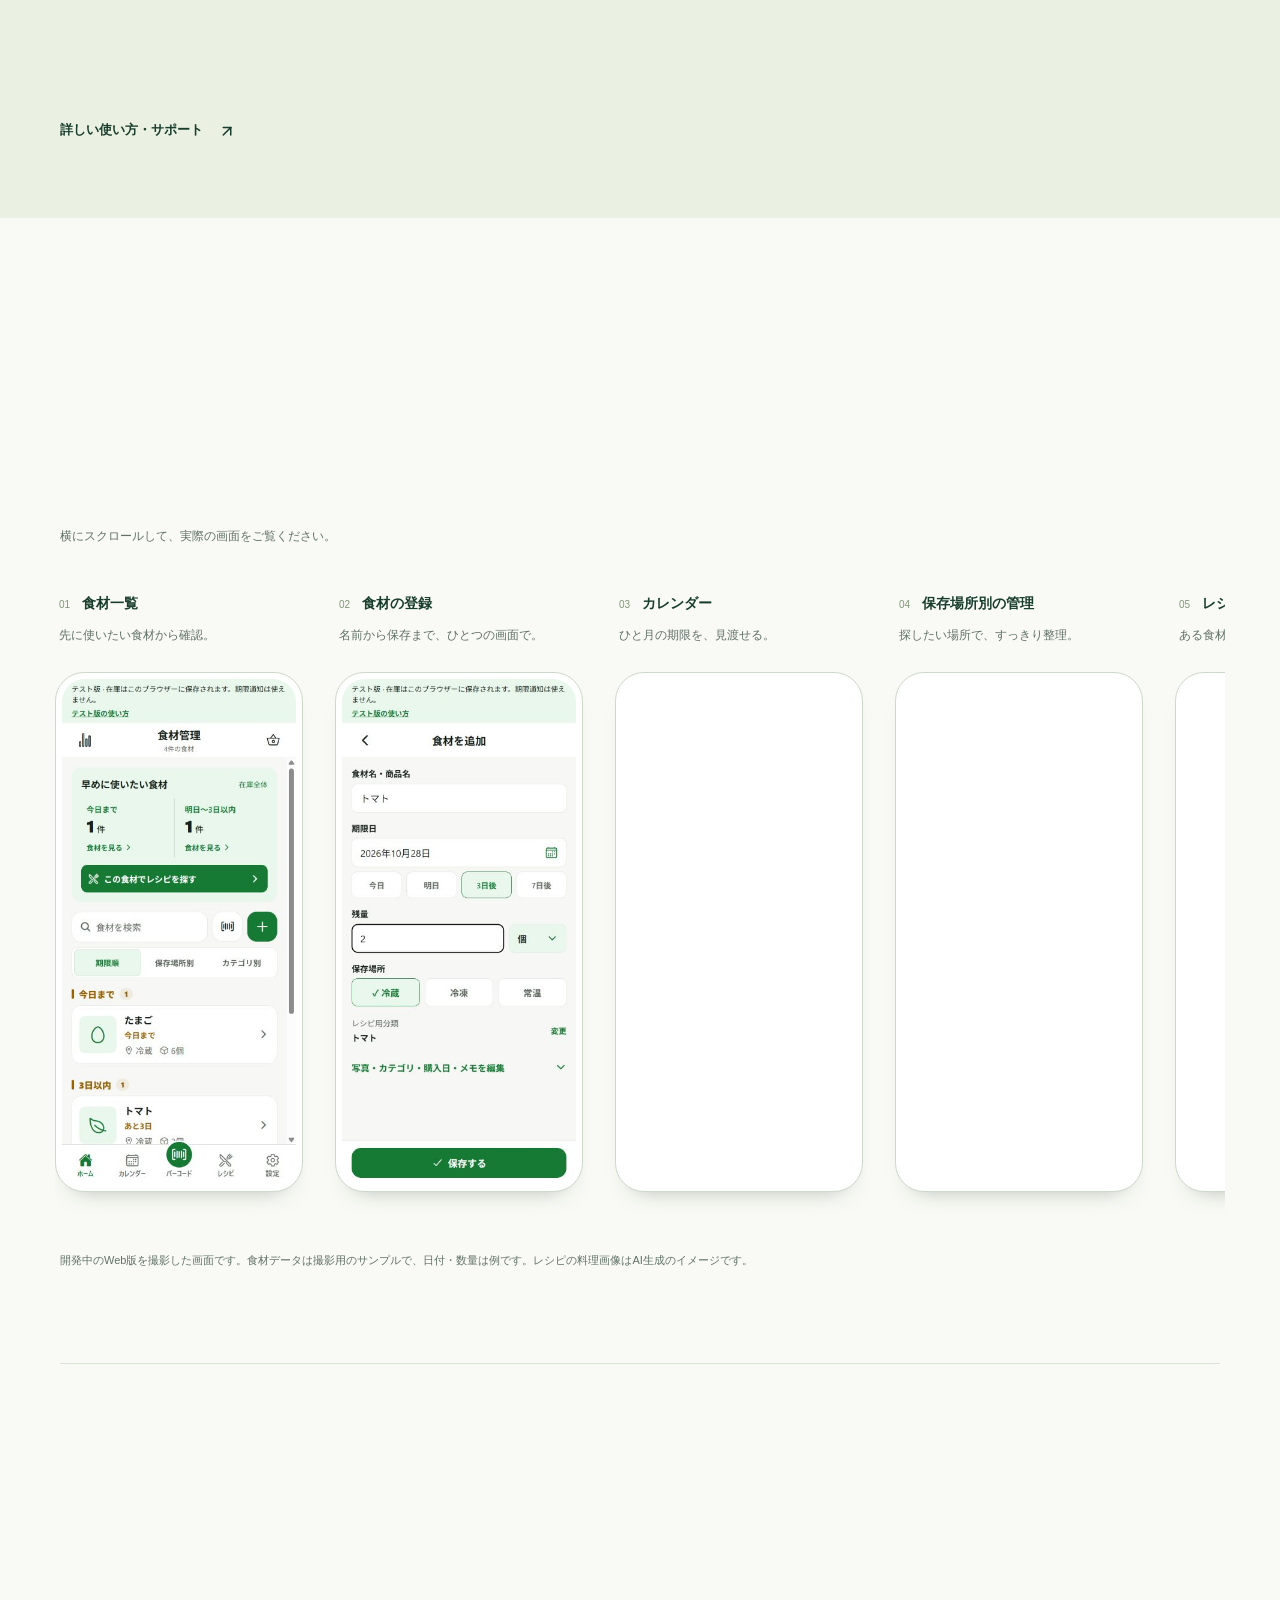
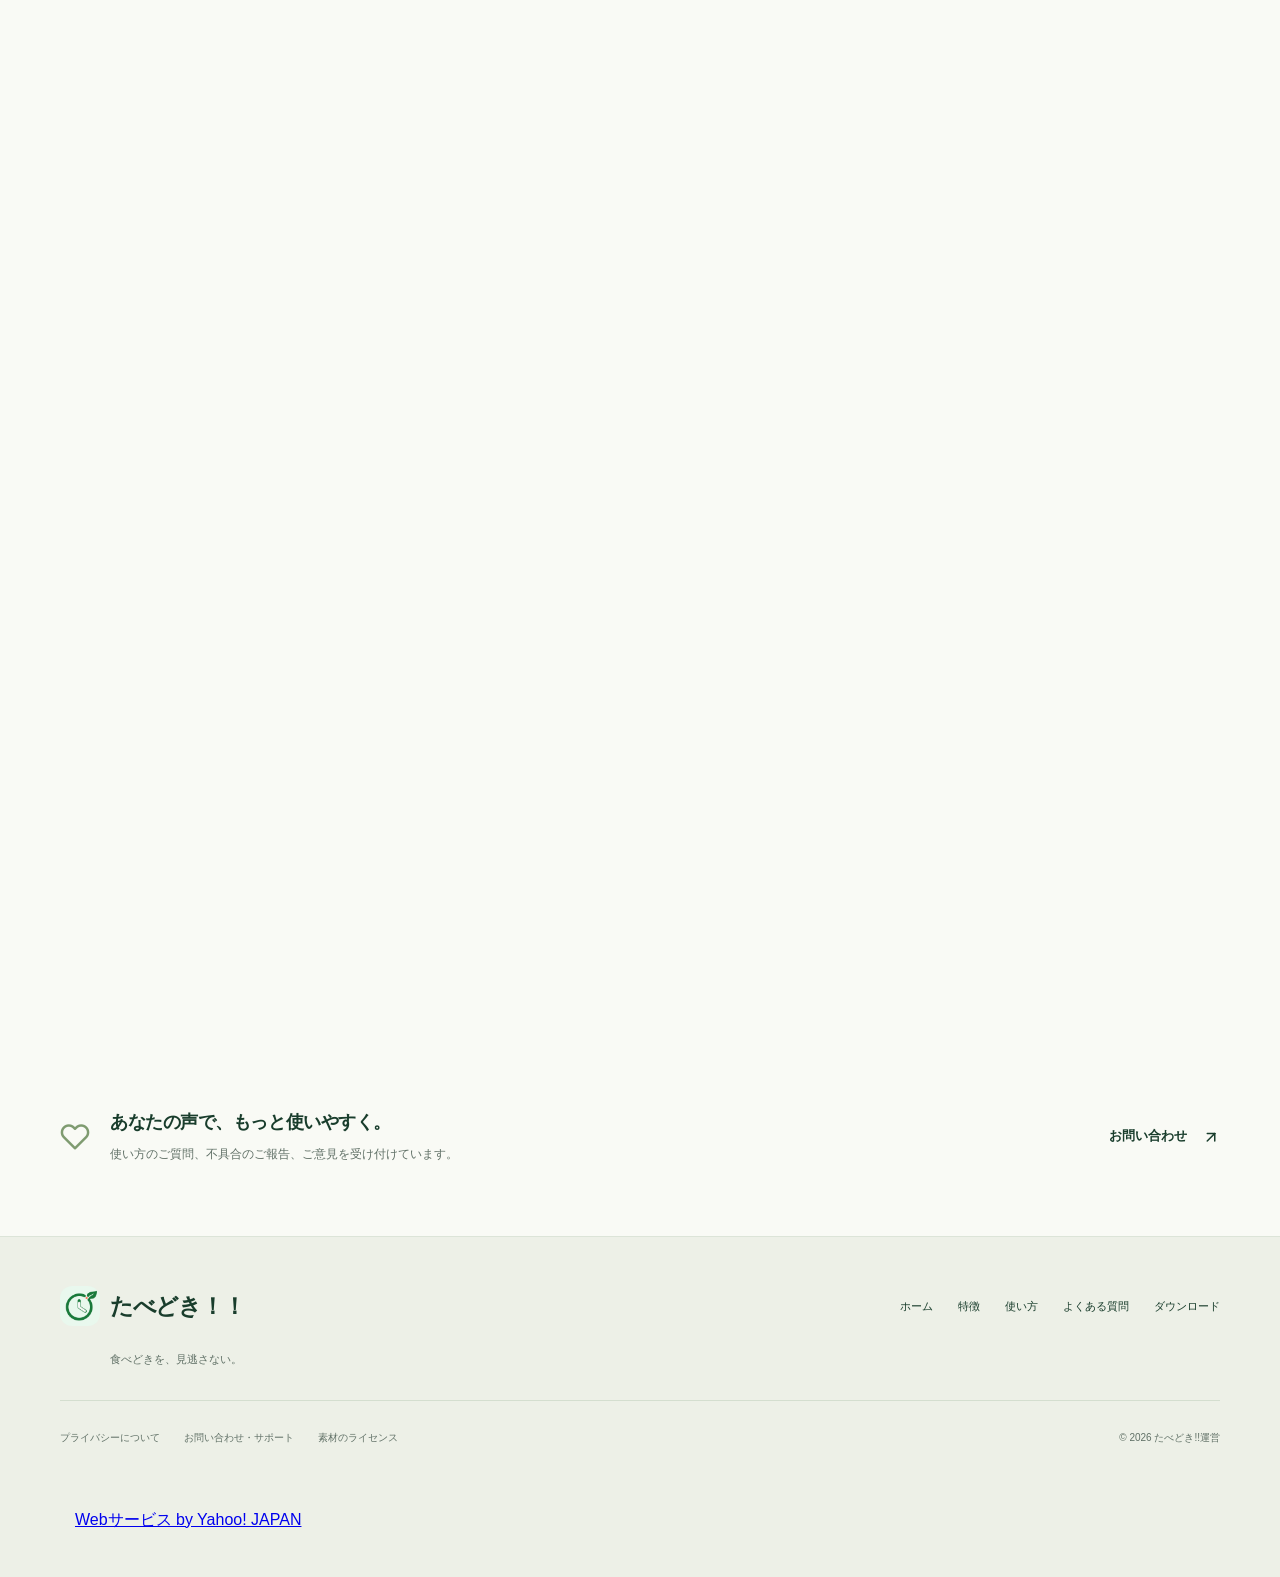
==== commit 56260bf7: "Yahoo公式クレジットの指定余白を反映" ====
--- a/index.html
+++ b/index.html
@@ -6,7 +6,7 @@
   <meta name="description" content="冷蔵庫の中身も、食材の期限も。たべどき！！は、食材の期限・在庫を管理して、買った食材を使いきる毎日を支えるアプリです。">
   <meta name="theme-color" content="#f9faf5">
   <meta name="referrer" content="no-referrer">
-  <meta http-equiv="Content-Security-Policy" content="default-src 'none'; img-src 'self'; font-src 'self'; style-src 'self'; script-src 'self'; base-uri 'none'; form-action 'none'">
+  <meta http-equiv="Content-Security-Policy" content="default-src 'none'; img-src 'self'; font-src 'self'; style-src 'self'; style-src-attr 'unsafe-hashes' 'sha256-1q1CgRR0Bk725F8cgE+Iv37LjM0gAziyuY7ZpSLhwnA='; script-src 'self'; base-uri 'none'; form-action 'none'">
   
   <meta property="og:type" content="website">
   <meta property="og:locale" content="ja_JP">
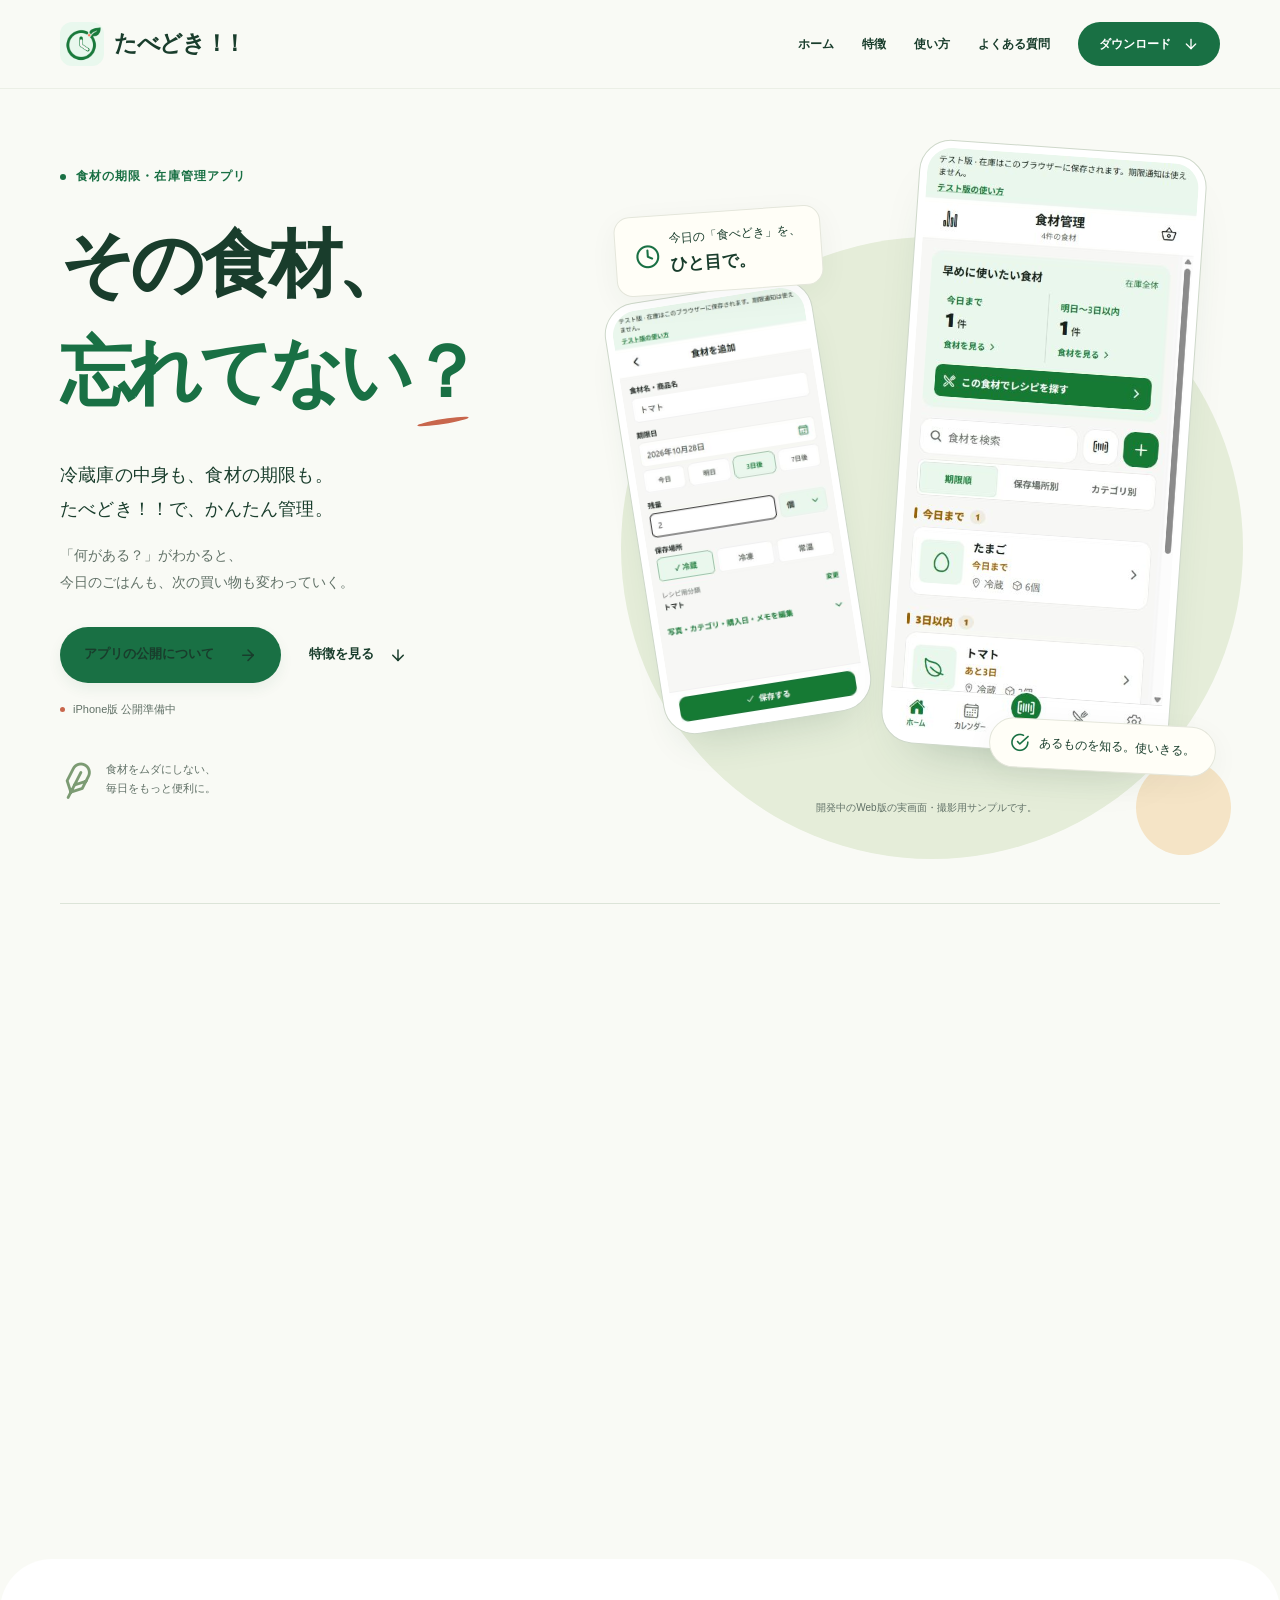
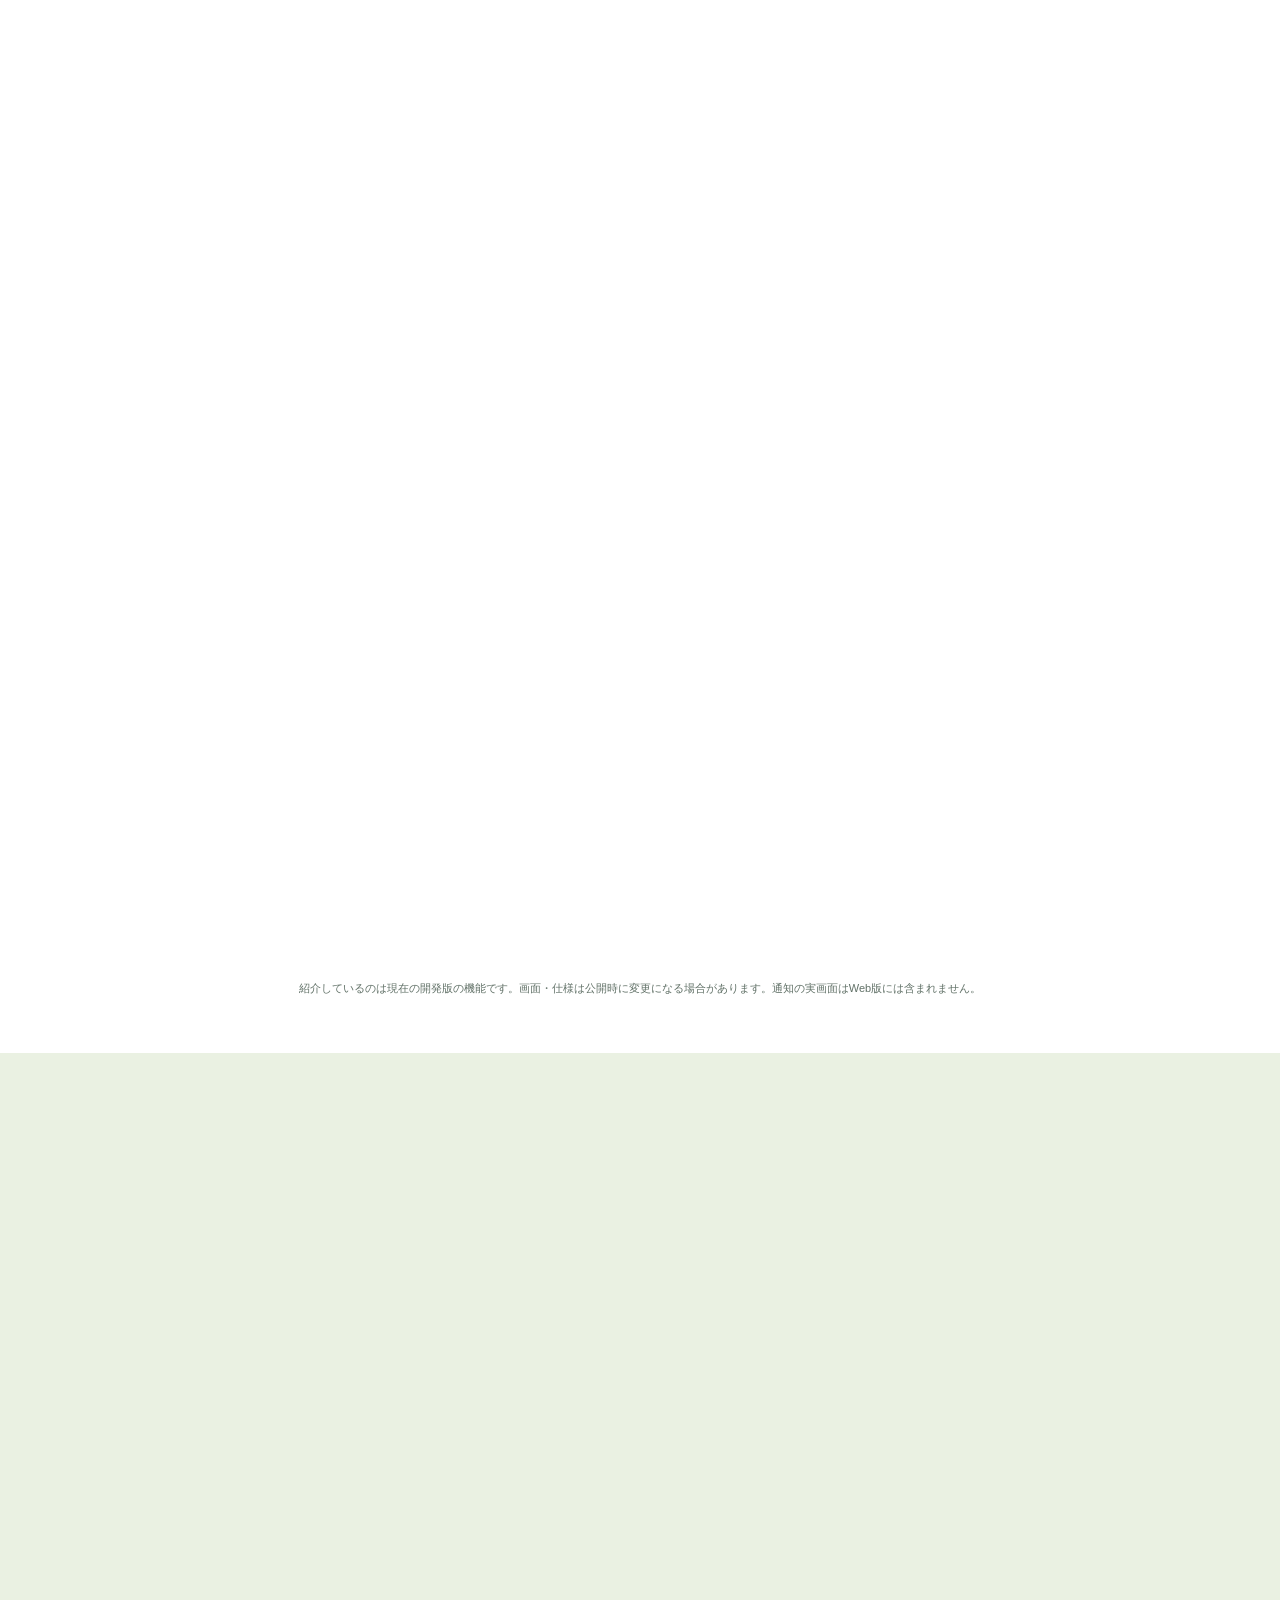
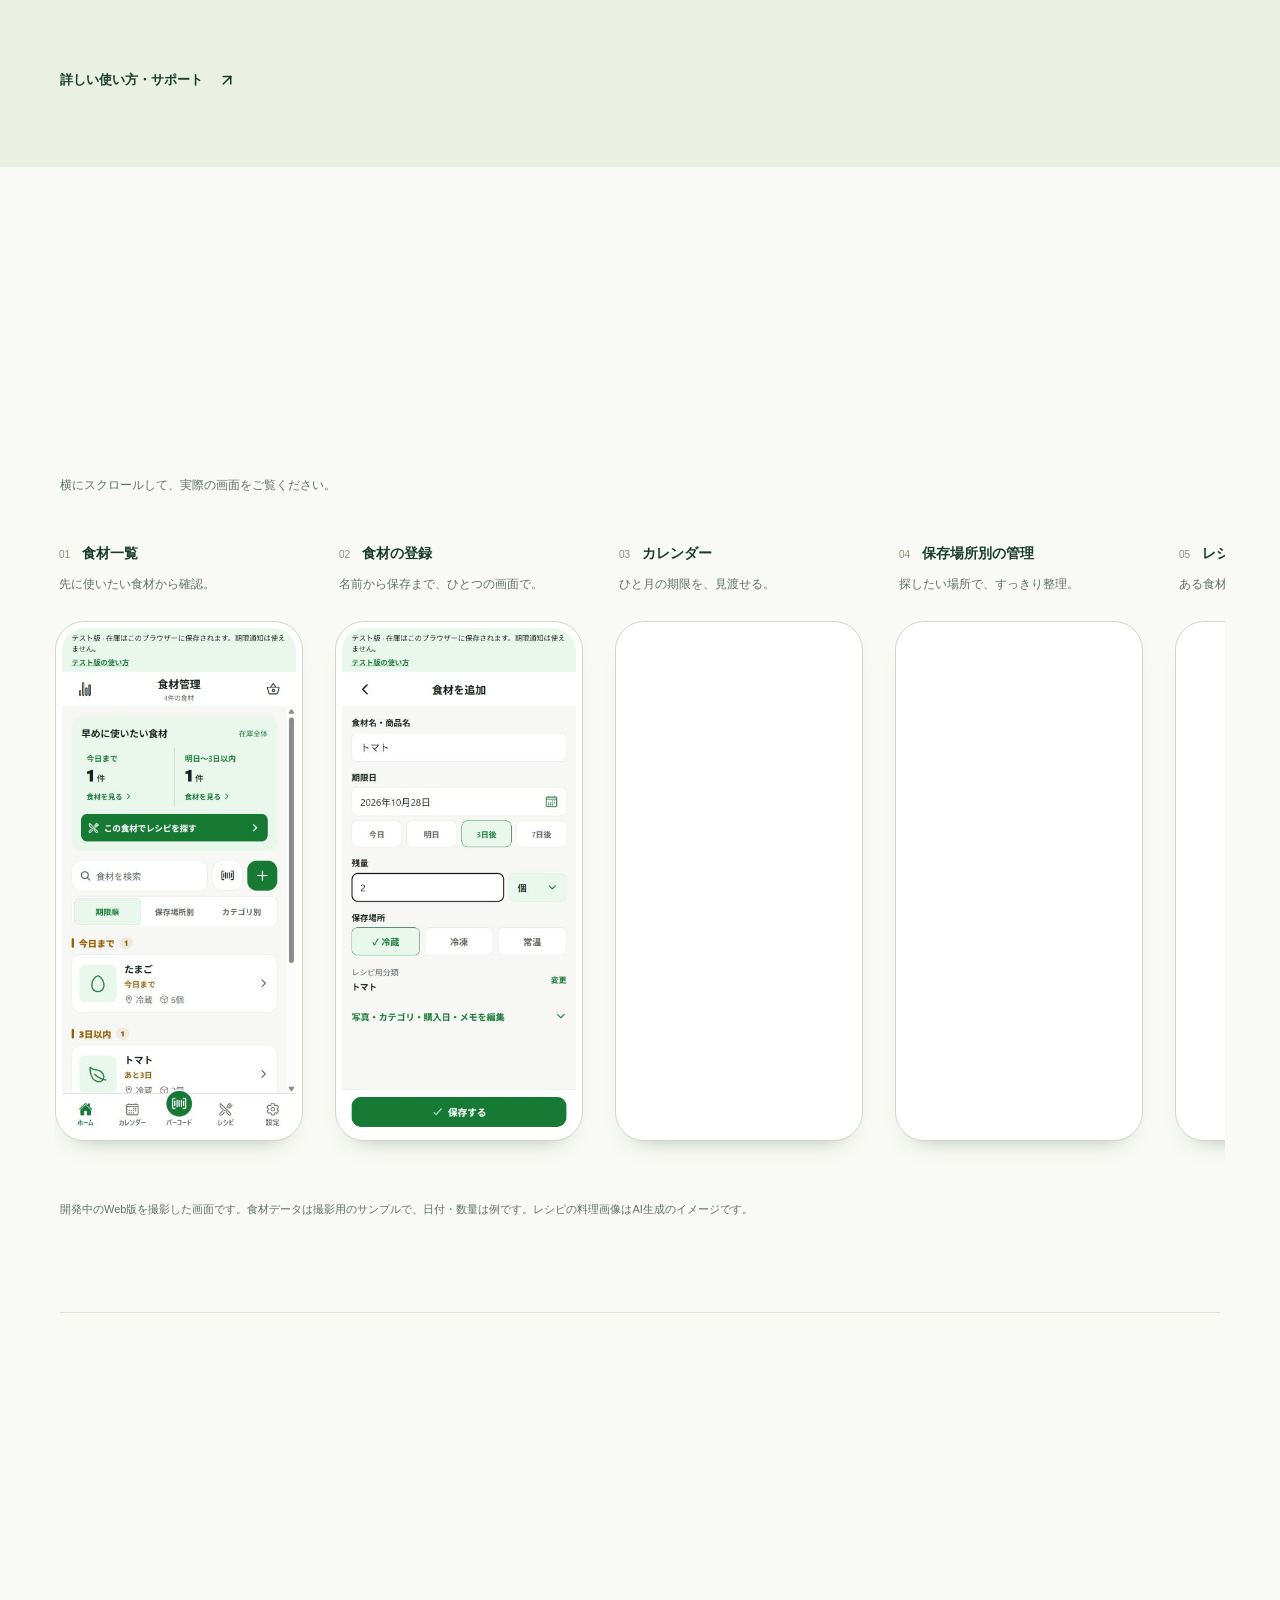
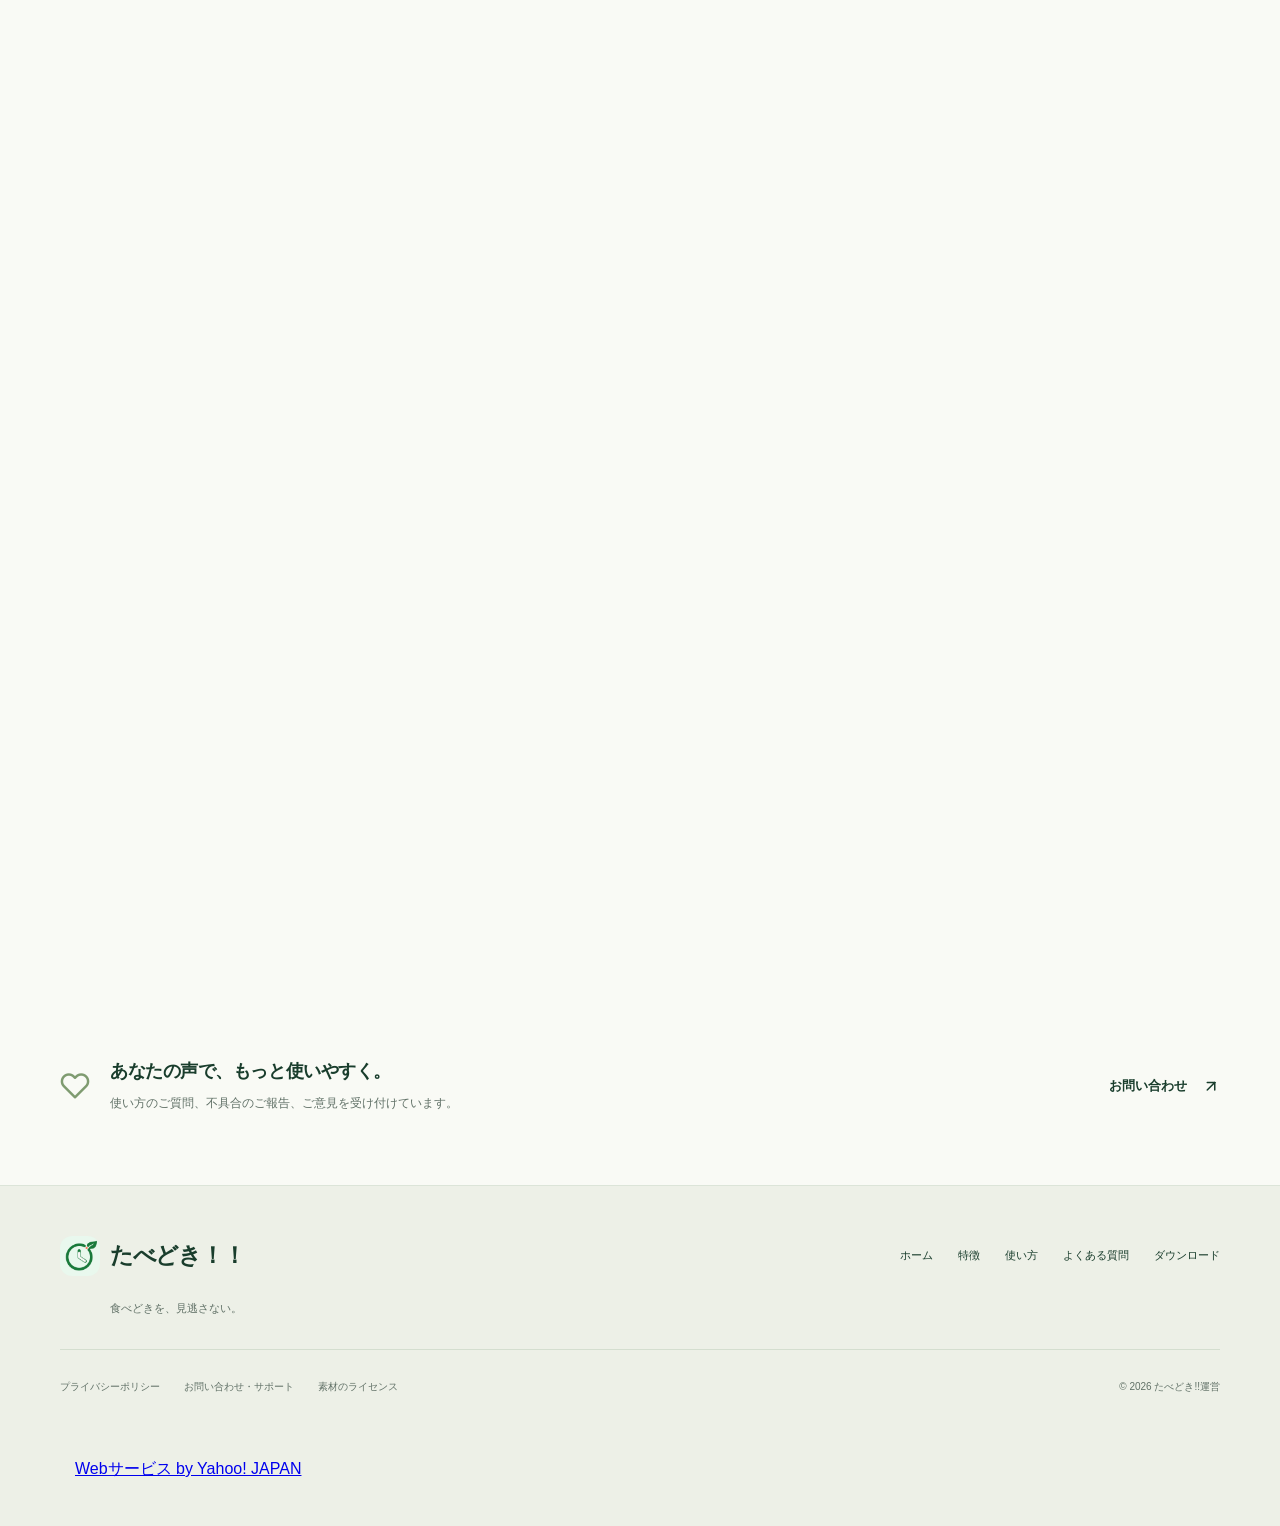
==== commit 2685675e: "正式プライバシーポリシーと問い合わせ運用を掲載" ====
--- a/index.html
+++ b/index.html
@@ -41,7 +41,7 @@
       </nav>
     </div>
   </header>
-  <aside class="release-notice">iPhoneアプリは公開準備中です。正式なアプリ用プライバシーポリシーは、配信開始前に掲載します。</aside>
+  
   <main id="main">
     <section class="hero section-wrap" id="home" aria-labelledby="hero-title">
       <div class="hero-copy">
@@ -119,7 +119,7 @@
       <div class="section-heading" data-reveal><p class="eyebrow">よくある質問</p><h2 id="faq-title">使う前の、<br>気になること。</h2><p>ほかのご質問も、<br>お気軽にお寄せください。</p><a class="text-link" href="support.html">サポートはこちら<span class="icon icon-arrow-up-right" aria-hidden="true"></span></a></div>
       <div class="faq-list" data-reveal>
         <details><summary>今すぐダウンロードできますか？<span class="icon icon-plus" aria-hidden="true"></span></summary><div class="faq-answer"><p>現在はiPhone版の公開準備中です。App Storeで公開したら、このサイトにダウンロードリンクを掲載します。</p></div></details>
-        <details><summary>利用料金はかかりますか？<span class="icon icon-plus" aria-hidden="true"></span></summary><div class="faq-answer"><p>料金や課金の有無は、まだ確定していません。公開時に、このサイトとApp Storeの案内でお知らせします。</p></div></details>
+        <details><summary>利用料金はかかりますか？<span class="icon icon-plus" aria-hidden="true"></span></summary><div class="faq-answer"><p>初回公開のiPhone版は、無料・広告なしで提供する予定です。配信開始時の案内は、このサイトとApp Storeでお知らせします。</p></div></details>
         <details><summary>どの端末で使えますか？<span class="icon icon-plus" aria-hidden="true"></span></summary><div class="faq-answer"><p>現時点ではiPhone向けに公開を準備しています。対応するiOSのバージョンは公開時にご案内します。Android版の配信は未定です。</p></div></details>
         <details><summary>バーコードだけで期限もわかりますか？<span class="icon icon-plus" aria-hidden="true"></span></summary><div class="faq-answer"><p>バーコードで検索するのは商品名などの商品情報です。今回買った商品の期限・残量・保存場所は、パッケージや実際の状態を確認して登録してください。見つからない商品も手入力で登録できます。</p></div></details>
         <details><summary>通知が届かないときは？<span class="icon icon-plus" aria-hidden="true"></span></summary><div class="faq-answer"><p>アプリとiPhoneの両方で、通知の設定を確認してください。通知は食材の管理を助けるもので、食品の安全性を判定するものではありません。期限や保存状態はご自身でも確認してください。</p></div></details>
@@ -134,7 +134,7 @@
     </div></section>
     <section class="contact-section section-wrap" aria-labelledby="contact-title"><div><span class="icon icon-heart" aria-hidden="true"></span><div><h2 id="contact-title">あなたの声で、もっと使いやすく。</h2><p>使い方のご質問、不具合のご報告、ご意見を受け付けています。</p></div></div><a class="text-link" href="support.html">お問い合わせ<span class="icon icon-arrow-up-right" aria-hidden="true"></span></a></section>
   </main>
-  <footer class="site-footer"><div class="section-wrap footer-inner"><div class="footer-brand"><a class="brand" href="./"><img src="assets/app-icon.png?v=f8dff1fcdb75" width="40" height="40" alt="" loading="lazy" decoding="async"><span>たべどき！！</span></a><p>食べどきを、見逃さない。</p></div><nav class="footer-links" aria-label="フッターメニュー"><a href="#home">ホーム</a><a href="#features">特徴</a><a href="#guide">使い方</a><a href="#faq">よくある質問</a><a href="#download">ダウンロード</a></nav><div class="footer-bottom"><div><a href="privacy.html">プライバシーについて</a><a href="support.html">お問い合わせ・サポート</a><a href="assets/licenses.txt?v=25f051a97995">素材のライセンス</a></div><small>© 2026 たべどき!!運営</small></div><div class="yahoo-attribution">
+  <footer class="site-footer"><div class="section-wrap footer-inner"><div class="footer-brand"><a class="brand" href="./"><img src="assets/app-icon.png?v=f8dff1fcdb75" width="40" height="40" alt="" loading="lazy" decoding="async"><span>たべどき！！</span></a><p>食べどきを、見逃さない。</p></div><nav class="footer-links" aria-label="フッターメニュー"><a href="#home">ホーム</a><a href="#features">特徴</a><a href="#guide">使い方</a><a href="#faq">よくある質問</a><a href="#download">ダウンロード</a></nav><div class="footer-bottom"><div><a href="privacy.html">プライバシーポリシー</a><a href="support.html">お問い合わせ・サポート</a><a href="assets/licenses.txt?v=25f051a97995">素材のライセンス</a></div><small>© 2026 たべどき!!運営</small></div><div class="yahoo-attribution">
 <!-- Begin Yahoo! JAPAN Web Services Attribution Snippet -->
 <span style="margin:15px 15px 15px 15px"><a href="https://developer.yahoo.co.jp/sitemap/">Webサービス by Yahoo! JAPAN</a></span>
 <!-- End Yahoo! JAPAN Web Services Attribution Snippet -->
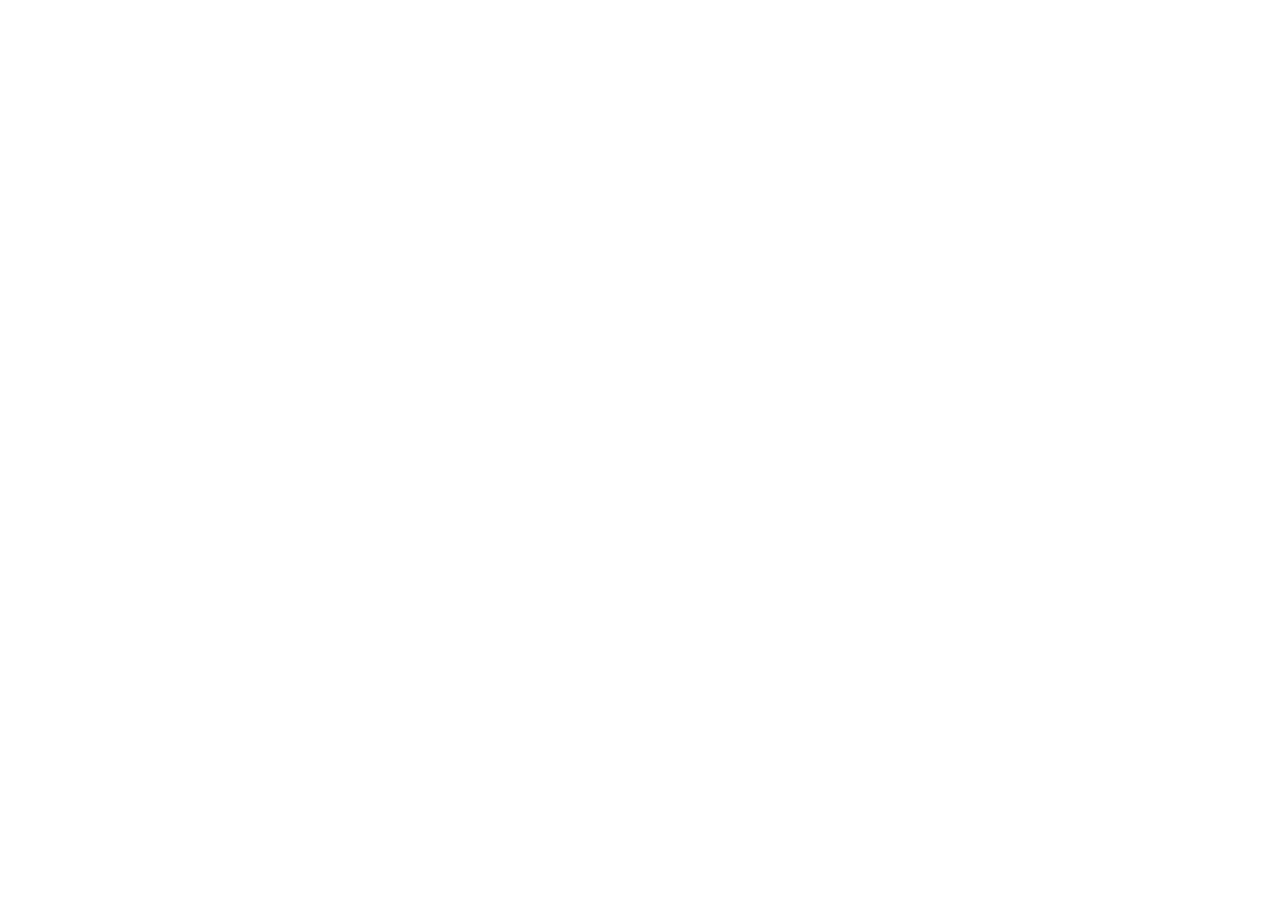
==== commit 40cddb38: "公式サイトを個人名のないURLへ移し旧URLから案内" ====
--- a/index.html
+++ b/index.html
@@ -1,143 +1,10 @@
 <!doctype html>
-<html lang="ja">
-<head>
-  <meta charset="utf-8">
-  <meta name="viewport" content="width=device-width, initial-scale=1">
-  <meta name="description" content="冷蔵庫の中身も、食材の期限も。たべどき！！は、食材の期限・在庫を管理して、買った食材を使いきる毎日を支えるアプリです。">
-  <meta name="theme-color" content="#f9faf5">
-  <meta name="referrer" content="no-referrer">
-  <meta http-equiv="Content-Security-Policy" content="default-src 'none'; img-src 'self'; font-src 'self'; style-src 'self'; style-src-attr 'unsafe-hashes' 'sha256-1q1CgRR0Bk725F8cgE+Iv37LjM0gAziyuY7ZpSLhwnA='; script-src 'self'; base-uri 'none'; form-action 'none'">
-  
-  <meta property="og:type" content="website">
-  <meta property="og:locale" content="ja_JP">
-  <meta property="og:site_name" content="たべどき！！">
-  <meta property="og:title" content="たべどき！！｜その食材、忘れてない？">
-  <meta property="og:description" content="冷蔵庫の中身も、食材の期限も。食材をムダにしない毎日へ。">
-  <link rel="canonical" href="https://maeken07.github.io/tabedoki-website/">
-  <meta property="og:url" content="https://maeken07.github.io/tabedoki-website/">
-  <meta property="og:image" content="https://maeken07.github.io/tabedoki-website/assets/app-icon.png">
-  <meta property="og:image:alt" content="たべどき！！の葉っぱ時計のアイコン">
-  <meta property="og:image:width" content="256">
-  <meta property="og:image:height" content="256">
-  <title>たべどき！！｜その食材、忘れてない？</title>
-  <link rel="icon" type="image/png" href="assets/app-icon.png?v=f8dff1fcdb75">
-  <link rel="stylesheet" href="site.css?v=04d359dfb17d">
-  <script src="site.js?v=bb63635a9d38" defer></script>
-</head>
-<body>
-  <a class="skip-link" href="#main">本文へ進む</a>
-  <header class="site-header" id="site-header">
-    <div class="header-inner">
-      <a class="brand" href="./" aria-label="たべどき！！ ホーム">
-        <img src="assets/app-icon.png?v=f8dff1fcdb75" width="44" height="44" alt="" decoding="async">
-        <span>たべどき<span class="brand-marks">！！</span></span>
-      </a>
-      <button class="menu-toggle" id="menu-toggle" aria-expanded="false" aria-controls="site-nav" hidden>
-        <span id="menu-label">メニュー</span><span class="icon icon-menu" aria-hidden="true"></span>
-      </button>
-      <nav class="site-nav" id="site-nav" aria-label="メインメニュー">
-        <a href="#home">ホーム</a><a href="#features">特徴</a><a href="#guide">使い方</a><a href="#faq">よくある質問</a>
-        <a class="nav-download" href="#download">ダウンロード<span class="icon icon-arrow-down" aria-hidden="true"></span></a>
-      </nav>
-    </div>
-  </header>
-  
-  <main id="main">
-    <section class="hero section-wrap" id="home" aria-labelledby="hero-title">
-      <div class="hero-copy">
-        <p class="eyebrow"><span class="small-dot" aria-hidden="true"></span>食材の期限・在庫管理アプリ</p>
-        <h1 id="hero-title">その食材、<br><span>忘れてない？</span></h1>
-        <p class="hero-description">冷蔵庫の中身も、食材の期限も。<br>たべどき！！で、かんたん管理。</p>
-        <p class="hero-subtext">「何がある？」がわかると、<br>今日のごはんも、次の買い物も変わっていく。</p>
-        <div class="hero-actions"><a class="button primary" href="#download">アプリの公開について<span class="icon icon-arrow-right" aria-hidden="true"></span></a><a class="text-link" href="#features">特徴を見る<span class="icon icon-arrow-down" aria-hidden="true"></span></a></div>
-        <p class="release-status"><span class="status-dot" aria-hidden="true"></span>iPhone版 公開準備中</p>
-        <div class="hero-signature"><span class="icon icon-feather" aria-hidden="true"></span><p>食材をムダにしない、<br>毎日をもっと便利に。</p></div>
-      </div>
-      <figure class="hero-visual">
-        <div class="hero-orbit" aria-hidden="true"></div>
-        <div class="hero-phone-back phone-frame"><img src="assets/screens/register.jpg?v=7af8f672b3b2" width="390" height="844" alt="食材名・期限日・残量・保存場所を確認する登録画面" decoding="async"></div>
-        <div class="hero-phone-front phone-frame"><img src="assets/screens/home.jpg?v=fd381c59e07e" width="390" height="844" alt="今日までと3日以内の食材を確認できるホーム画面" fetchpriority="high" decoding="async"></div>
-        <div class="visual-note note-top"><span class="icon icon-clock" aria-hidden="true"></span><span>今日の「食べどき」を、<br><strong>ひと目で。</strong></span></div>
-        <div class="visual-note note-bottom"><span class="icon icon-check-circle" aria-hidden="true"></span>あるものを知る。使いきる。</div>
-        <figcaption class="screen-disclaimer">開発中のWeb版の実画面・撮影用サンプルです。</figcaption>
-      </figure>
-    </section>
-
-    <section class="problems-section section-wrap" aria-labelledby="problems-title">
-      <div class="problems-heading" data-reveal><p class="eyebrow">こんなこと、ありませんか？</p><h2 id="problems-title">買ったのに、<br class="mobile-break">使いきれなかった。</h2><p>毎日の小さな「うっかり」を、<br class="mobile-break">ひとつずつ減らしていこう。</p></div>
-      <div class="problem-grid" data-reveal>
-        <article><span class="icon icon-clock" aria-hidden="true"></span><h3>気づけば、期限切れ。</h3><p>冷蔵庫の奥にしまった食材を、<br>すっかり忘れていた。</p></article>
-        <article><span class="icon icon-repeat" aria-hidden="true"></span><h3>また同じものを買った。</h3><p>まだ家にあるのに、<br>買い物かごへ入れてしまう。</p></article>
-        <article><span class="icon icon-search" aria-hidden="true"></span><h3>家に、何があったっけ？</h3><p>買い物中に思い出せず、<br>献立も決められない。</p></article>
-        <article><span class="icon icon-list" aria-hidden="true"></span><h3>確認するのが、ひと手間。</h3><p>一つずつ手に取って、<br>期限を確かめるのは大変。</p></article>
-      </div>
-      <p class="bridge-copy" data-reveal>冷蔵庫を開ける前に、<br class="mobile-break"><strong>たべどき！！を開こう。</strong><span class="icon icon-arrow-down" aria-hidden="true"></span></p>
-    </section>
-
-    <section class="features-section" id="features" aria-labelledby="features-title">
-      <div class="section-wrap">
-        <div class="section-heading centered" data-reveal><p class="eyebrow">たべどき！！の特徴</p><h2 id="features-title">あるものがわかる。<br>食べどきがわかる。</h2><p>買ったあとから、使いきるところまで。<br>食材管理を、いつもの暮らしに。</p></div>
-        <article class="feature-story" data-reveal>
-          <div class="feature-media media-inventory"><span class="media-word" aria-hidden="true">STOCK</span><div class="phone-frame feature-phone"><img src="assets/screens/storage.jpg?v=fddb479b1f3f" width="390" height="844" loading="lazy" decoding="async" alt="冷蔵・冷凍・常温に分けて食材を管理する画面"></div><div class="media-label"><span class="icon icon-box" aria-hidden="true"></span>冷蔵も、冷凍も、常温も。</div></div>
-          <div class="feature-copy"><p class="feature-kicker"><span>01</span>食材・在庫の管理</p><h3>冷蔵庫の中身を、<br>手のひらに。</h3><p>食材名、写真、残量、メモをひとつに。<br>家にあるものを、買い物の前にも確認できます。</p><div class="feature-points"><div><span class="icon icon-grid" aria-hidden="true"></span><h4>保存場所ごとに、すっきり。</h4><p>冷蔵・冷凍・常温で切り替えて、探したい食材を見つけやすく。</p></div><div><span class="icon icon-search" aria-hidden="true"></span><h4>名前で検索、期限順で確認。</h4><p>食材が増えても、必要な情報へすぐにたどり着けます。</p></div></div></div>
-        </article>
-        <article class="feature-story feature-reverse" data-reveal>
-          <div class="feature-media media-calendar"><span class="media-word" aria-hidden="true">TIMING</span><div class="phone-frame feature-phone"><img src="assets/screens/calendar.jpg?v=9630af482139" width="390" height="844" loading="lazy" decoding="async" alt="期限のある日に件数が表示されるカレンダー画面"></div><div class="media-label"><span class="icon icon-calendar" aria-hidden="true"></span>「いつまで？」を、見える形に。</div></div>
-          <div class="feature-copy"><p class="feature-kicker"><span>02</span>期限の確認・通知</p><h3>先に食べたいものが、<br>すぐわかる。</h3><p>今日までの食材、3日以内に期限がくる食材。<br>ひと目で確認して、今日使うものを決めましょう。</p><div class="feature-points"><div><span class="icon icon-calendar" aria-hidden="true"></span><h4>カレンダーで、先の予定まで。</h4><p>日付から食材を確認。数日先の食べどきも見渡せます。</p></div><div><span class="icon icon-bell" aria-hidden="true"></span><h4>期限の前に、通知でお知らせ。</h4><p>通知するタイミングを設定できます。アプリとiPhoneで通知を許可する必要があります。</p></div></div></div>
-        </article>
-        <article class="feature-story" data-reveal>
-          <div class="feature-media media-register"><span class="media-word" aria-hidden="true">EASY</span><div class="phone-frame feature-phone"><img src="assets/screens/register.jpg?v=7af8f672b3b2" width="390" height="844" loading="lazy" decoding="async" alt="食材名と期限、数量、保存場所をまとめて入力する画面"></div><div class="media-label"><span class="icon icon-edit-3" aria-hidden="true"></span>まずは、ひとつ登録してみよう。</div></div>
-          <div class="feature-copy"><p class="feature-kicker"><span>03</span>かんたん登録</p><h3>続けるために、<br>入力のひと手間を少なく。</h3><p>すべてを細かく入力しなくても大丈夫。<br>食材名と期限から、あなたのペースで始められます。</p><div class="feature-points"><div><span class="icon icon-camera" aria-hidden="true"></span><h4>バーコードから、商品名を検索。</h4><p>見つからない商品は手入力で。商品名検索にはインターネット接続が必要です。</p></div><div><span class="icon icon-repeat" aria-hidden="true"></span><h4>よく買う食材は、もう一度。</h4><p>前の登録内容を利用して入力を短縮。期限は今回のパッケージを確認してください。</p></div></div></div>
-        </article>
-        <p class="section-footnote">紹介しているのは現在の開発版の機能です。画面・仕様は公開時に変更になる場合があります。通知の実画面はWeb版には含まれません。</p>
-      </div>
-    </section>
-
-    <section class="guide-section" id="guide" aria-labelledby="guide-title"><div class="section-wrap">
-      <div class="guide-heading" data-reveal><div><p class="eyebrow">はじめての使い方</p><h2 id="guide-title">食べきる毎日は、<br>この3ステップから。</h2></div><p>まずは今日買ったものをひとつ。<br>無理なく、少しずつ始めましょう。</p></div>
-      <ol class="guide-steps" data-reveal>
-        <li><div class="step-top"><span class="step-number">01</span><span class="icon icon-edit-3" aria-hidden="true"></span></div><h3>食材を登録する</h3><p>名前・期限・残量・保存場所を確認して保存。写真やメモも付けられます。</p><span class="step-tag">買い物から帰ったら</span></li>
-        <li><div class="step-top"><span class="step-number">02</span><span class="icon icon-calendar" aria-hidden="true"></span></div><h3>期限や在庫を確認する</h3><p>ホームやカレンダーを開いて確認。期限の近い食材から、今日使うものを選びます。</p><span class="step-tag">料理や買い物の前に</span></li>
-        <li><div class="step-top"><span class="step-number">03</span><span class="icon icon-check-circle" aria-hidden="true"></span></div><h3>おいしく、使いきる</h3><p>使ったら残量を更新。使いきった食材を記録して、次の買い物につなげましょう。</p><span class="step-tag">食べ終わったら</span></li>
-      </ol><a class="text-link guide-help" href="support.html">詳しい使い方・サポート<span class="icon icon-arrow-up-right" aria-hidden="true"></span></a>
-    </div></section>
-
-    <section class="gallery-section section-wrap" id="gallery" aria-labelledby="gallery-title">
-      <div class="gallery-heading" data-reveal><div><p class="eyebrow">アプリ画面</p><h2 id="gallery-title">毎日の管理を、<br>見やすく、使いやすく。</h2></div><div class="gallery-navigation" id="gallery-navigation" hidden><span id="gallery-status" aria-live="polite" aria-atomic="true"></span><button class="round-button" id="gallery-prev" aria-label="前のアプリ画面を見る" aria-controls="gallery-track"><span class="icon icon-arrow-left" aria-hidden="true"></span></button><button class="round-button" id="gallery-next" aria-label="次のアプリ画面を見る" aria-controls="gallery-track"><span class="icon icon-arrow-right" aria-hidden="true"></span></button></div></div>
-      <p class="gallery-intro">横にスクロールして、実際の画面をご覧ください。</p>
-      <div class="gallery-track" id="gallery-track" tabindex="0" role="region" aria-label="アプリ画面ギャラリー。左右の矢印キーでも移動できます" aria-describedby="gallery-note">
-        <figure class="gallery-slide"><figcaption><span>01</span><strong>食材一覧</strong><p>先に使いたい食材から確認。</p></figcaption><div class="phone-frame"><img src="assets/screens/home.jpg?v=fd381c59e07e" width="390" height="844" loading="lazy" decoding="async" alt="期限の件数と食材一覧が見えるホーム画面"></div></figure>
-        <figure class="gallery-slide"><figcaption><span>02</span><strong>食材の登録</strong><p>名前から保存まで、ひとつの画面で。</p></figcaption><div class="phone-frame"><img src="assets/screens/register.jpg?v=7af8f672b3b2" width="390" height="844" loading="lazy" decoding="async" alt="トマトの名前、期限、数量を入力した登録画面"></div></figure>
-        <figure class="gallery-slide"><figcaption><span>03</span><strong>カレンダー</strong><p>ひと月の期限を、見渡せる。</p></figcaption><div class="phone-frame"><img src="assets/screens/calendar.jpg?v=9630af482139" width="390" height="844" loading="lazy" decoding="async" alt="10月25日と28日に食材の期限があるカレンダー画面"></div></figure>
-        <figure class="gallery-slide"><figcaption><span>04</span><strong>保存場所別の管理</strong><p>探したい場所で、すっきり整理。</p></figcaption><div class="phone-frame"><img src="assets/screens/storage.jpg?v=fddb479b1f3f" width="390" height="844" loading="lazy" decoding="async" alt="保存場所別に切り替えて冷蔵の食材を表示した画面"></div></figure>
-        <figure class="gallery-slide"><figcaption><span>05</span><strong>レシピを探す</strong><p>ある食材を、今日のごはんへ。</p></figcaption><div class="phone-frame"><img src="assets/screens/recipes.jpg?v=b93e1c445cd9" width="390" height="844" loading="lazy" decoding="async" alt="登録したトマトと卵から内蔵レシピをおすすめする画面。料理画像はAI生成のイメージ"></div></figure>
-      </div>
-      <p class="section-footnote" id="gallery-note">開発中のWeb版を撮影した画面です。食材データは撮影用のサンプルで、日付・数量は例です。レシピの料理画像はAI生成のイメージです。</p>
-    </section>
-
-    <section class="faq-section section-wrap" id="faq" aria-labelledby="faq-title">
-      <div class="section-heading" data-reveal><p class="eyebrow">よくある質問</p><h2 id="faq-title">使う前の、<br>気になること。</h2><p>ほかのご質問も、<br>お気軽にお寄せください。</p><a class="text-link" href="support.html">サポートはこちら<span class="icon icon-arrow-up-right" aria-hidden="true"></span></a></div>
-      <div class="faq-list" data-reveal>
-        <details><summary>今すぐダウンロードできますか？<span class="icon icon-plus" aria-hidden="true"></span></summary><div class="faq-answer"><p>現在はiPhone版の公開準備中です。App Storeで公開したら、このサイトにダウンロードリンクを掲載します。</p></div></details>
-        <details><summary>利用料金はかかりますか？<span class="icon icon-plus" aria-hidden="true"></span></summary><div class="faq-answer"><p>初回公開のiPhone版は、無料・広告なしで提供する予定です。配信開始時の案内は、このサイトとApp Storeでお知らせします。</p></div></details>
-        <details><summary>どの端末で使えますか？<span class="icon icon-plus" aria-hidden="true"></span></summary><div class="faq-answer"><p>現時点ではiPhone向けに公開を準備しています。対応するiOSのバージョンは公開時にご案内します。Android版の配信は未定です。</p></div></details>
-        <details><summary>バーコードだけで期限もわかりますか？<span class="icon icon-plus" aria-hidden="true"></span></summary><div class="faq-answer"><p>バーコードで検索するのは商品名などの商品情報です。今回買った商品の期限・残量・保存場所は、パッケージや実際の状態を確認して登録してください。見つからない商品も手入力で登録できます。</p></div></details>
-        <details><summary>通知が届かないときは？<span class="icon icon-plus" aria-hidden="true"></span></summary><div class="faq-answer"><p>アプリとiPhoneの両方で、通知の設定を確認してください。通知は食材の管理を助けるもので、食品の安全性を判定するものではありません。期限や保存状態はご自身でも確認してください。</p></div></details>
-        <details><summary>冷蔵庫の中身がほかの人に見えますか？<span class="icon icon-plus" aria-hidden="true"></span></summary><div class="faq-answer"><p>個人の在庫・期限・数量・メモ・写真を、ほかの利用者に公開する機能ではありません。商品共有機能を利用する場合も、同意して送信した商品名やバーコードなどの商品情報が対象です。</p></div></details>
-        <details><summary>機種変更すると、データはどうなりますか？<span class="icon icon-plus" aria-hidden="true"></span></summary><div class="faq-answer"><p>データは利用している端末に保存し、別端末との自動同期はありません。機種変更やアプリの削除前には、アプリの設定からバックアップを書き出し、新しい端末で復元してください。</p></div></details>
-      </div>
-    </section>
-
-    <section class="download-section section-wrap" id="download" aria-labelledby="download-title"><div class="download-card" data-reveal>
-      <div class="download-copy"><p class="eyebrow">たべどき！！と、これから。</p><h2 id="download-title">買ってよかった。<br>食べきれてよかった。</h2><p>今日の食材を、明日の「しまった」にしない。<br>あなたの食べどきを、たべどき！！で。</p><div class="download-actions"><span class="store-pending"><span class="icon icon-smartphone" aria-hidden="true"></span>iPhone版 公開準備中</span></div><p class="download-detail">公開後、このサイトからご案内します。公開日は未定です。</p></div>
-      <div class="download-brand"><img src="assets/app-icon.png?v=f8dff1fcdb75" width="144" height="144" alt="葉っぱと時計を組み合わせた、たべどき！！のアプリアイコン" loading="lazy" decoding="async"><span>たべどき！！</span><small>食材をムダにしない、毎日をもっと便利に。</small></div>
-    </div></section>
-    <section class="contact-section section-wrap" aria-labelledby="contact-title"><div><span class="icon icon-heart" aria-hidden="true"></span><div><h2 id="contact-title">あなたの声で、もっと使いやすく。</h2><p>使い方のご質問、不具合のご報告、ご意見を受け付けています。</p></div></div><a class="text-link" href="support.html">お問い合わせ<span class="icon icon-arrow-up-right" aria-hidden="true"></span></a></section>
-  </main>
-  <footer class="site-footer"><div class="section-wrap footer-inner"><div class="footer-brand"><a class="brand" href="./"><img src="assets/app-icon.png?v=f8dff1fcdb75" width="40" height="40" alt="" loading="lazy" decoding="async"><span>たべどき！！</span></a><p>食べどきを、見逃さない。</p></div><nav class="footer-links" aria-label="フッターメニュー"><a href="#home">ホーム</a><a href="#features">特徴</a><a href="#guide">使い方</a><a href="#faq">よくある質問</a><a href="#download">ダウンロード</a></nav><div class="footer-bottom"><div><a href="privacy.html">プライバシーポリシー</a><a href="support.html">お問い合わせ・サポート</a><a href="assets/licenses.txt?v=25f051a97995">素材のライセンス</a></div><small>© 2026 たべどき!!運営</small></div><div class="yahoo-attribution">
-<!-- Begin Yahoo! JAPAN Web Services Attribution Snippet -->
-<span style="margin:15px 15px 15px 15px"><a href="https://developer.yahoo.co.jp/sitemap/">Webサービス by Yahoo! JAPAN</a></span>
-<!-- End Yahoo! JAPAN Web Services Attribution Snippet -->
-  </div></div></footer>
-</body>
-</html>
+<html lang="ja"><head><meta charset="utf-8">
+<meta name="viewport" content="width=device-width,initial-scale=1">
+<meta name="robots" content="noindex,follow">
+<link rel="canonical" href="https://tabedoki-official.pages.dev/">
+<meta http-equiv="refresh" content="0;url=https://tabedoki-official.pages.dev/">
+<title>たべどき！！ 公式サイトへ移動します</title></head><body>
+<h1>公式サイトのURLが変わりました</h1>
+<p>自動で移動しない場合は、<a href="https://tabedoki-official.pages.dev/">たべどき！！の公式サイトを開いてください</a>。</p>
+</body></html>
